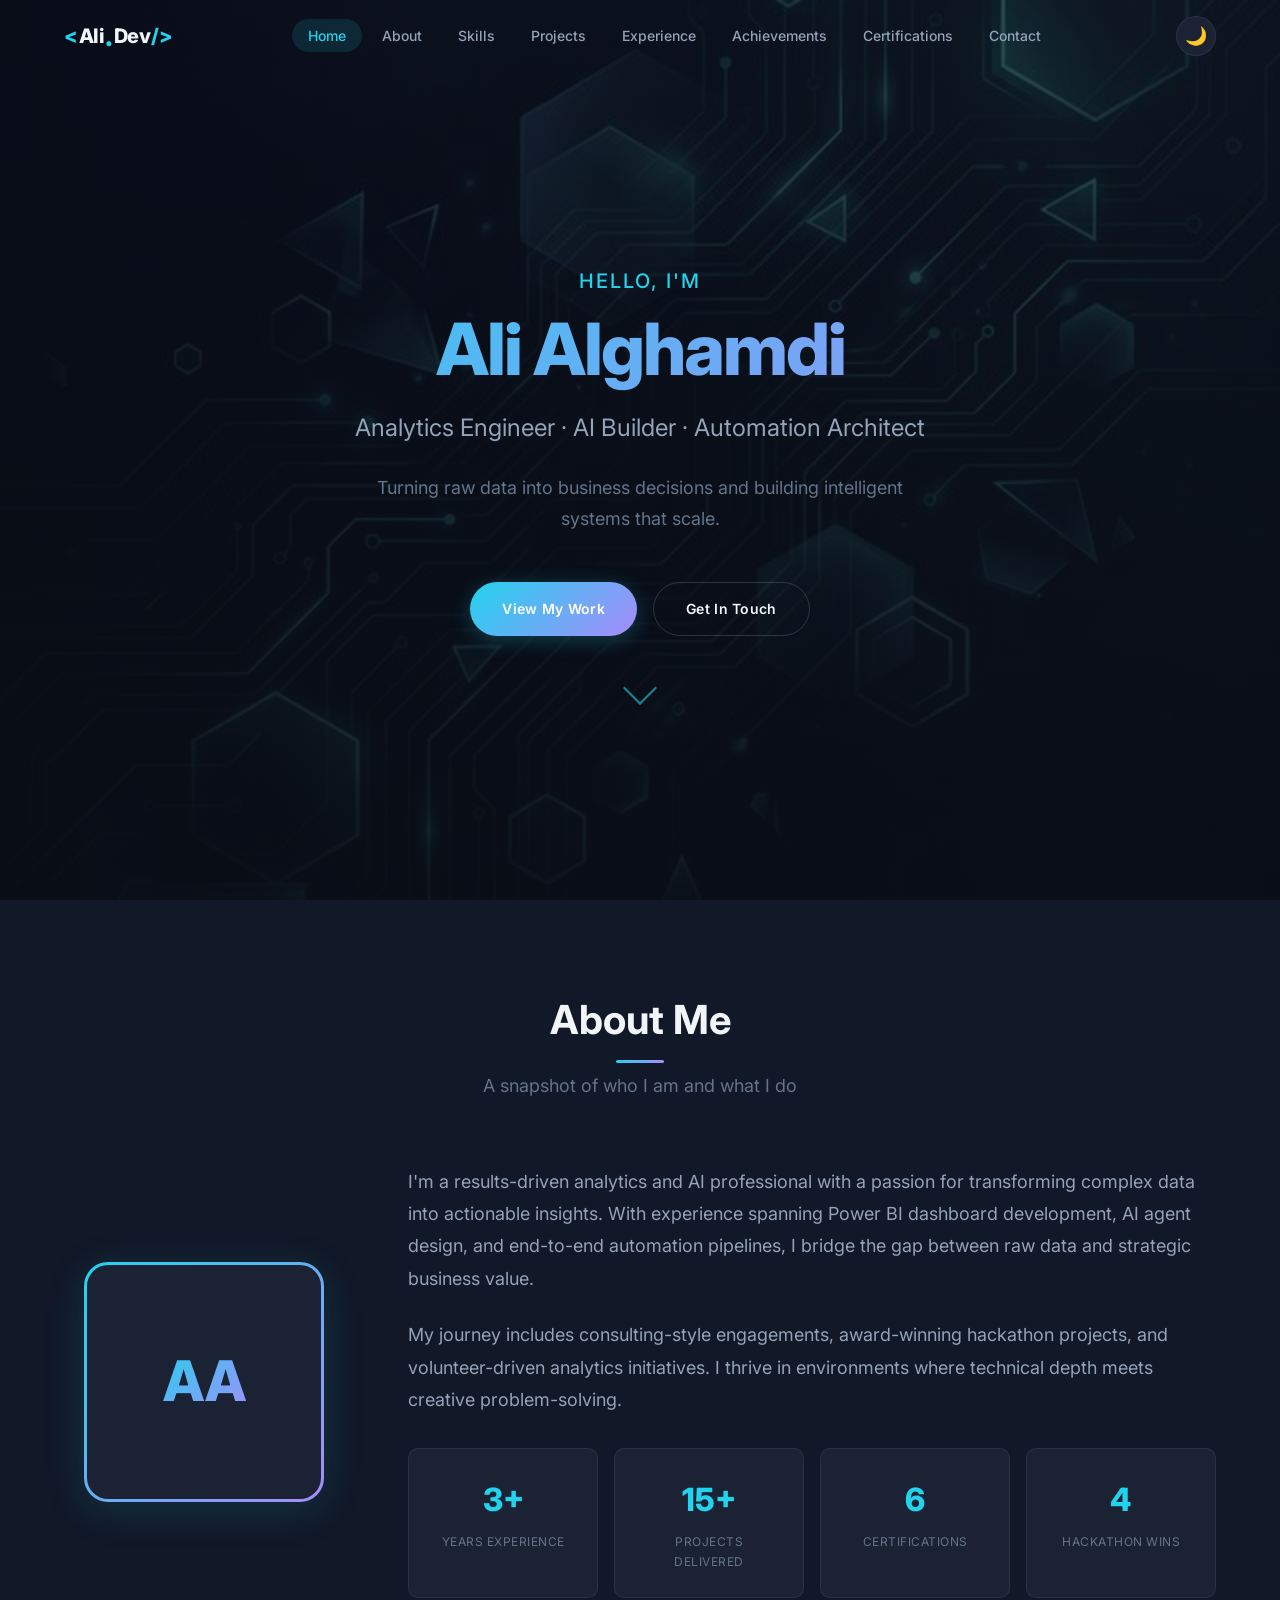
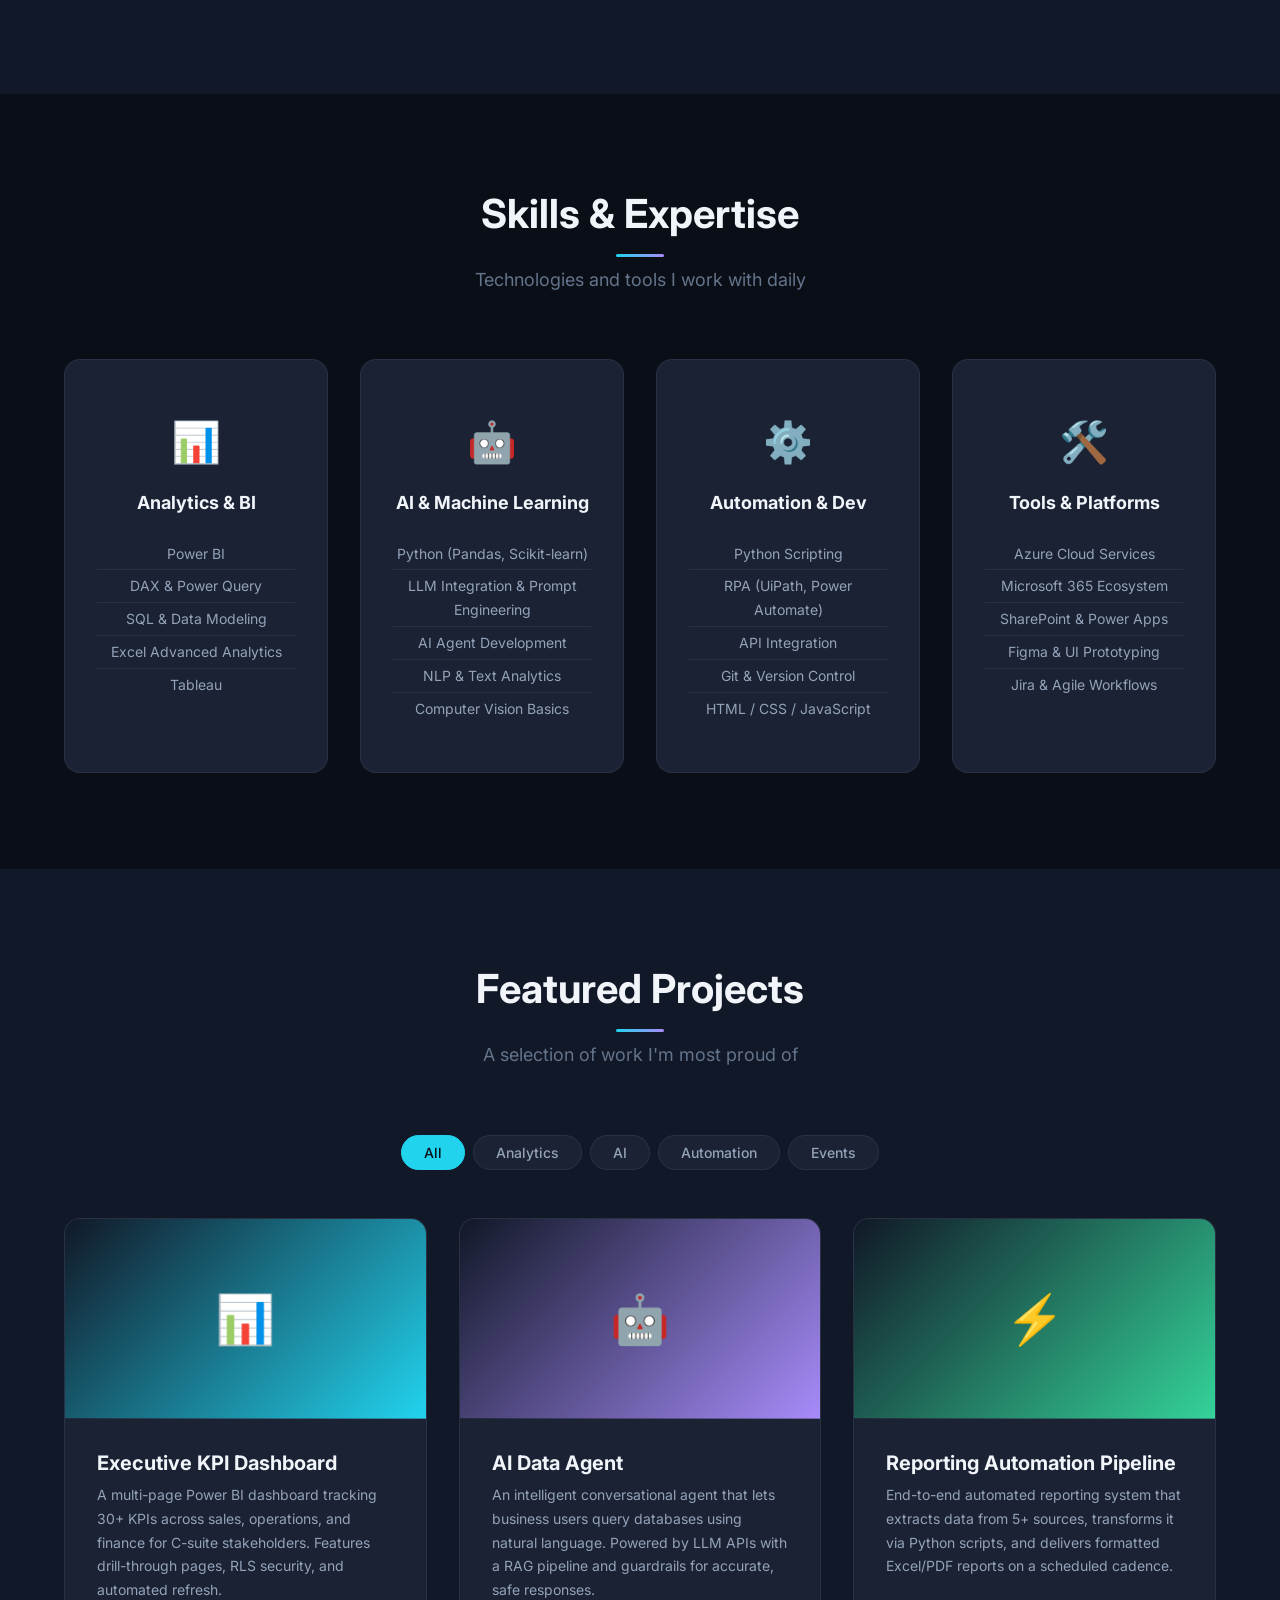
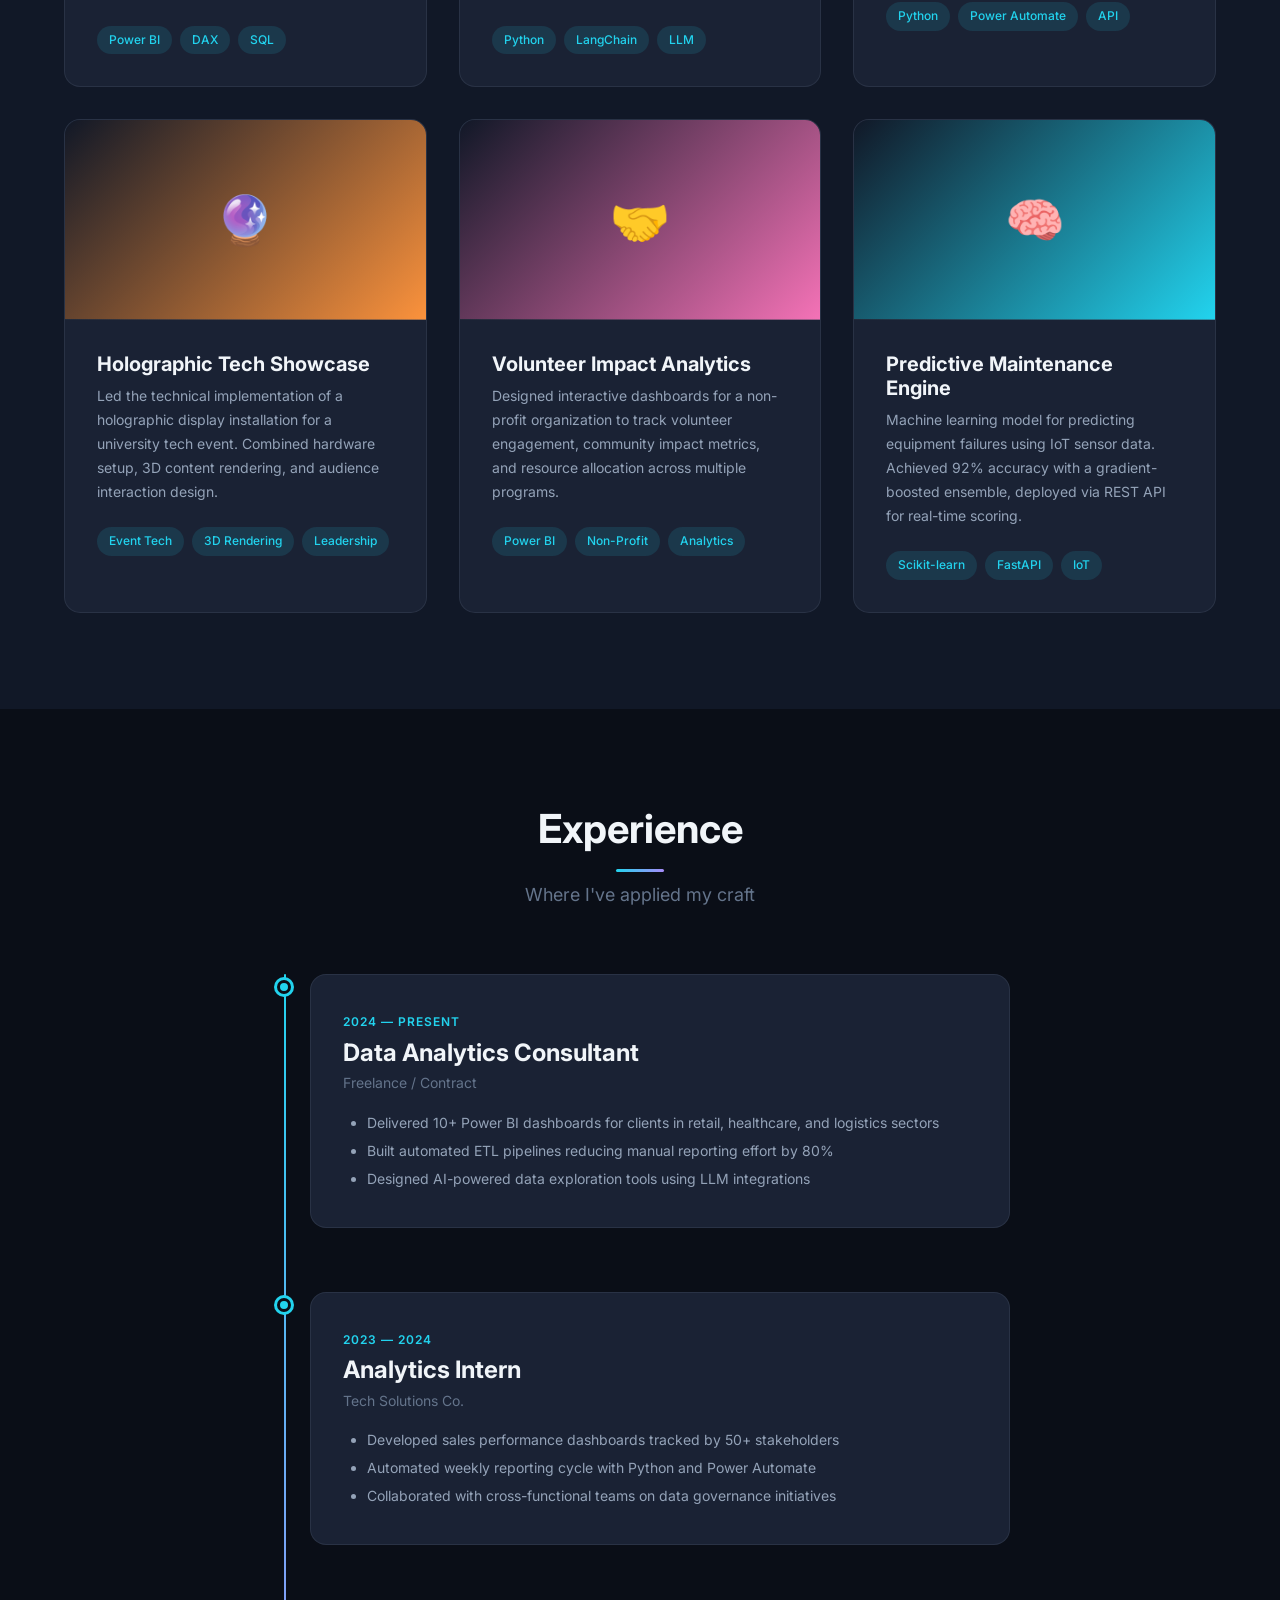
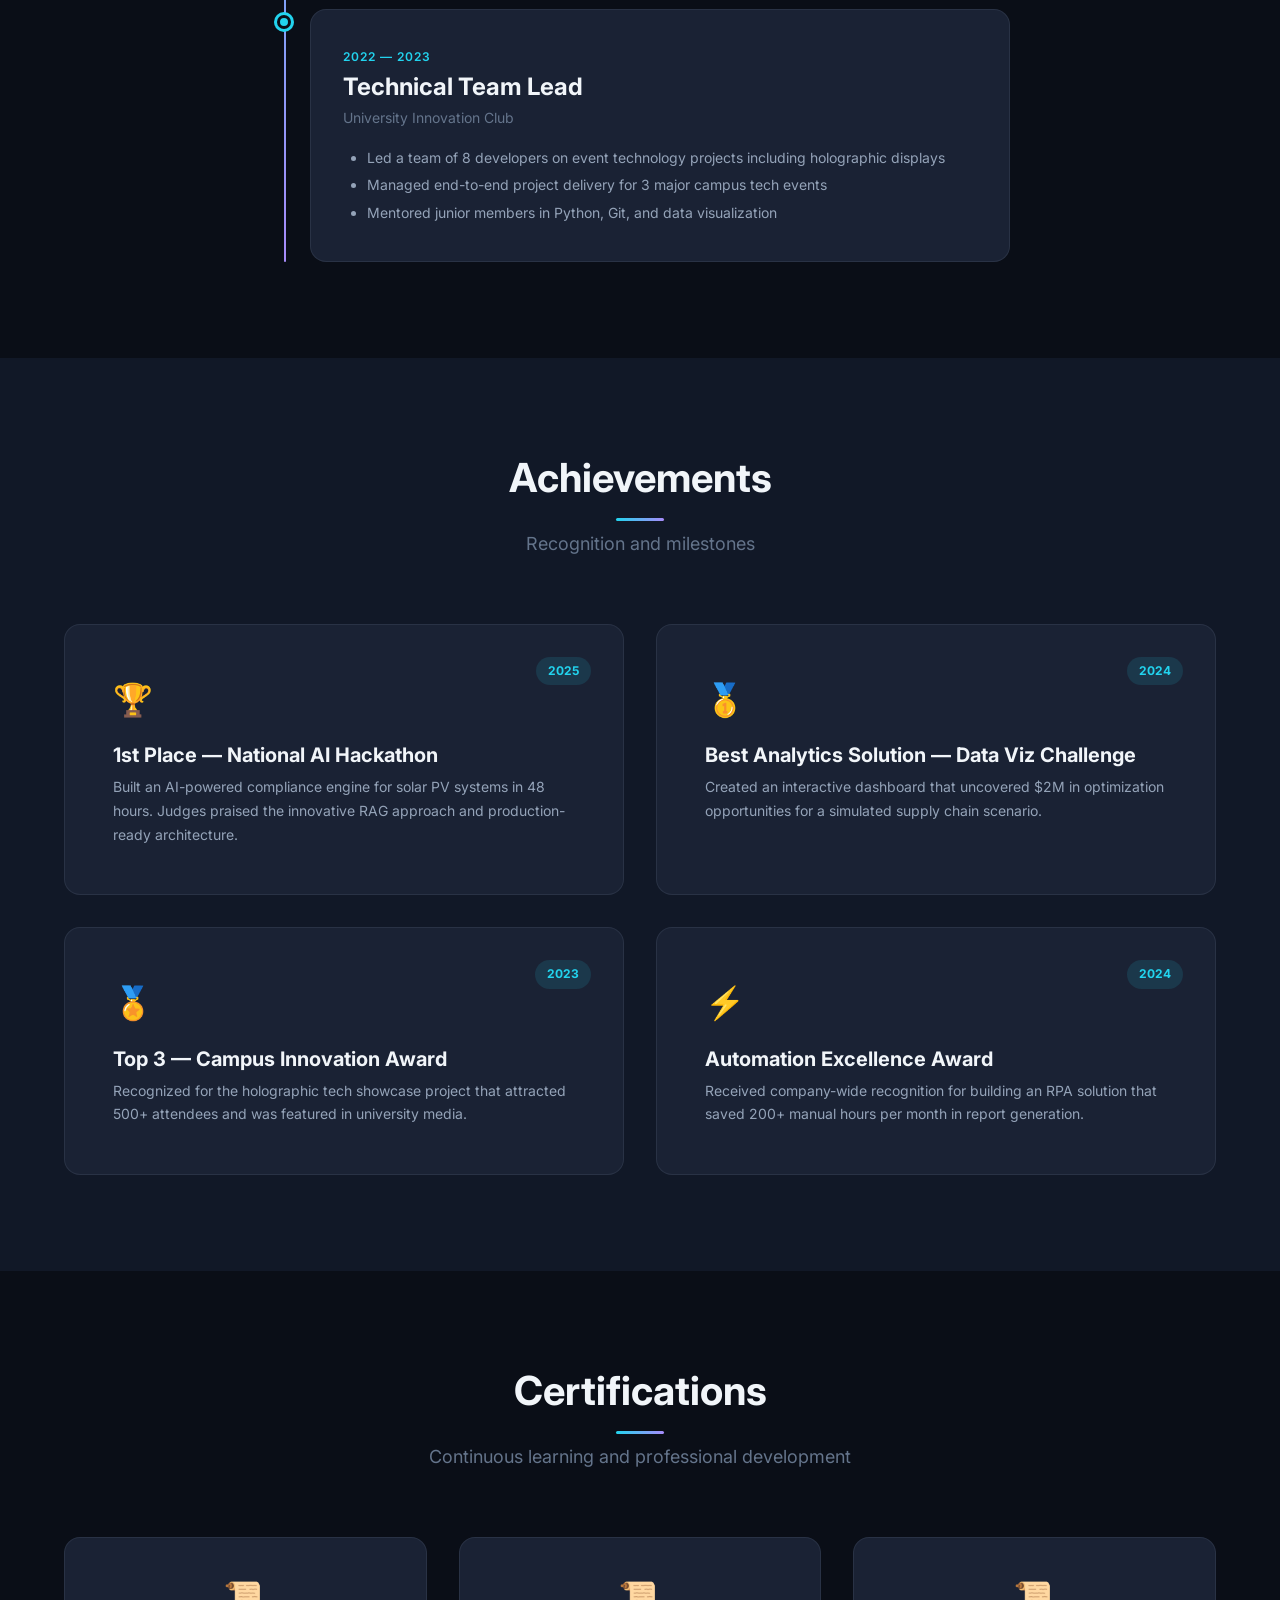
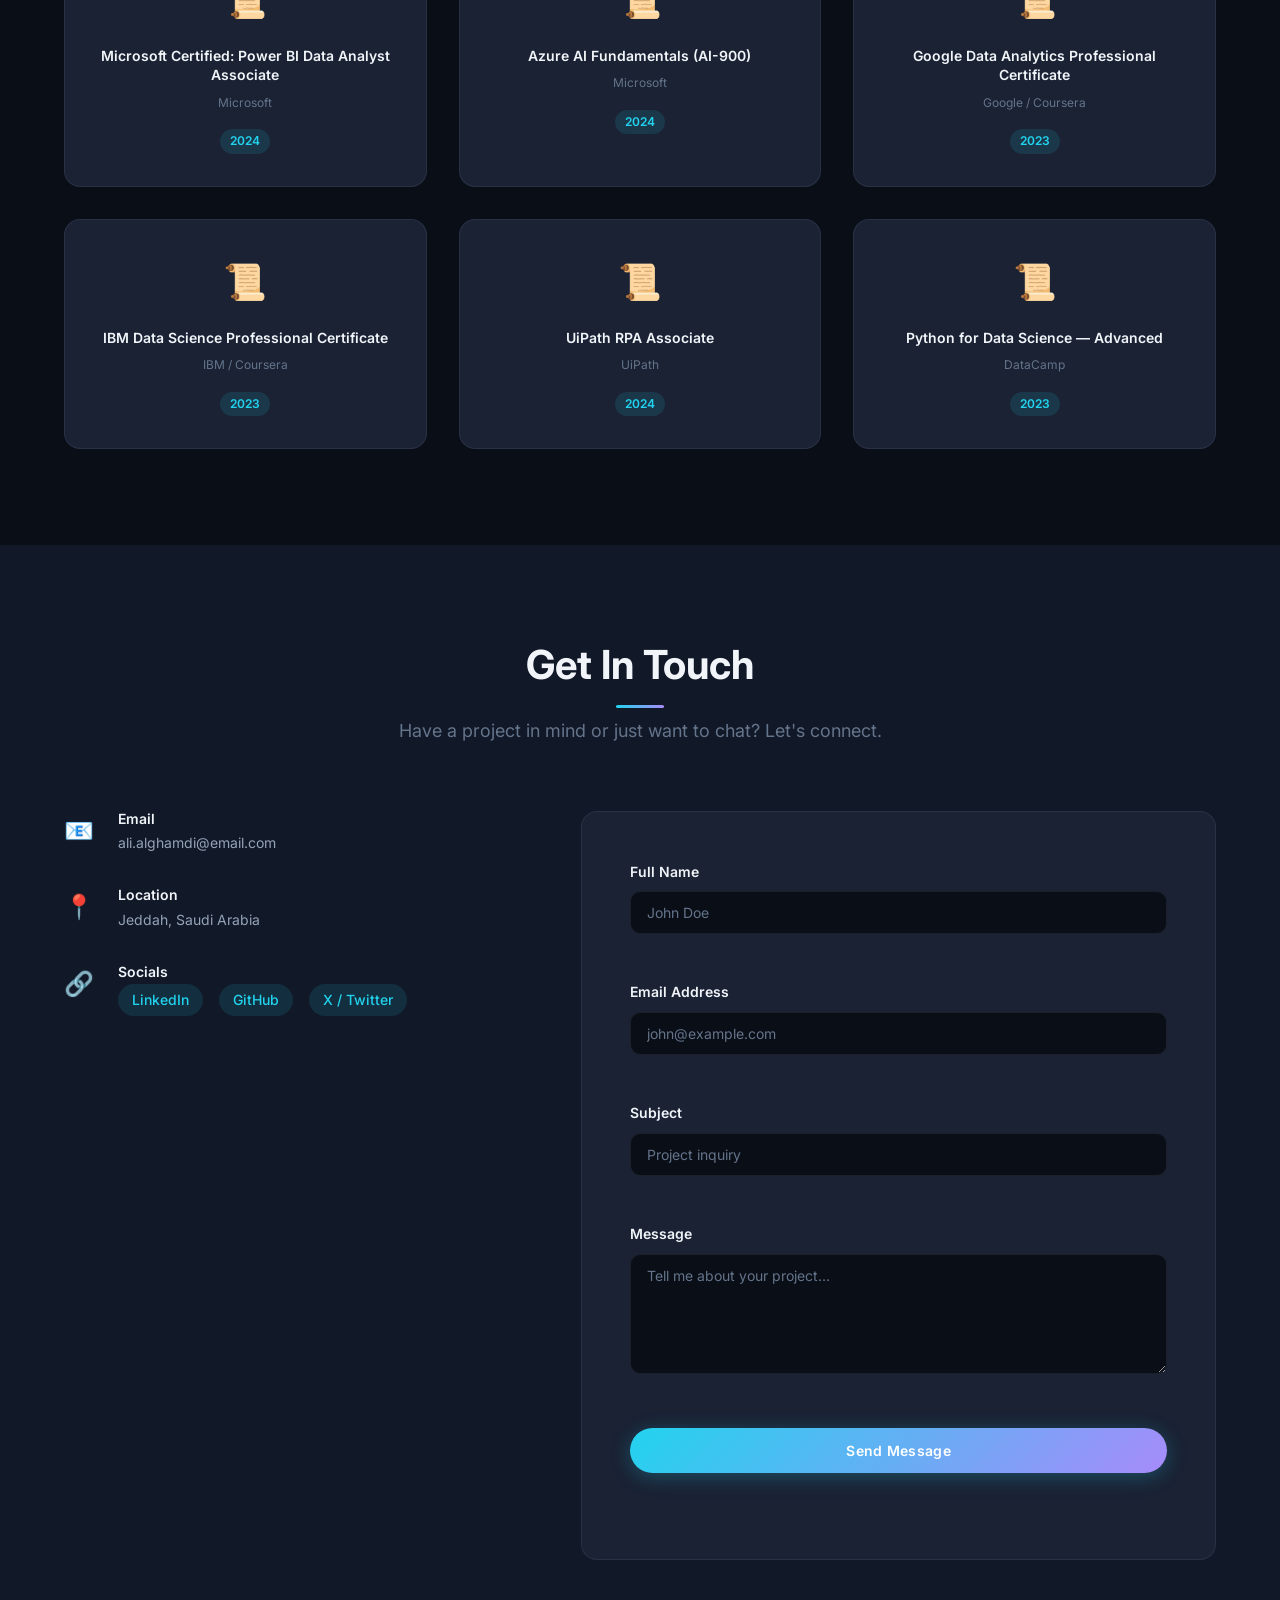
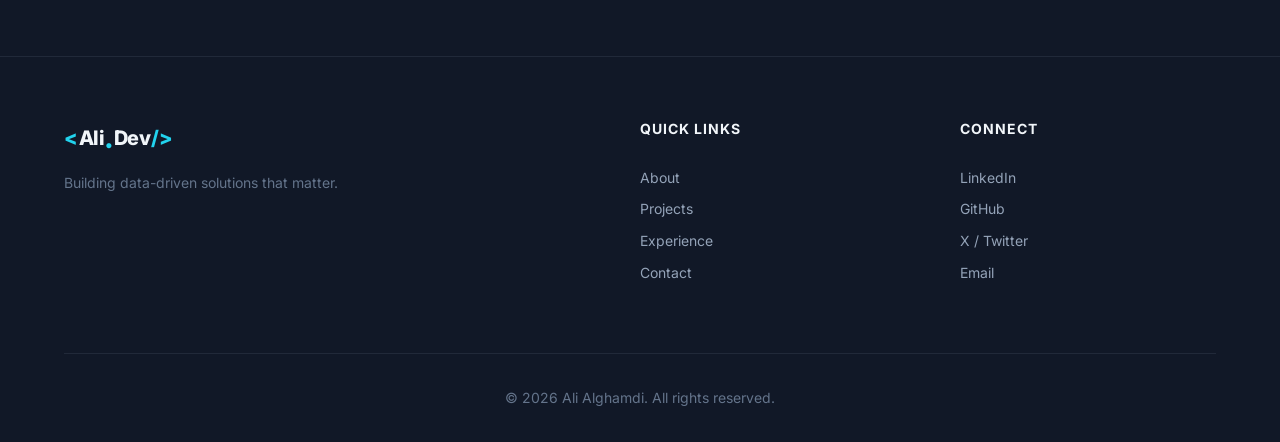
==== index.html @ 1bb6a09f "feat: complete portfolio website with HTML, CSS, JS - Hero, About, Skills, Projects, Experience, Ach" ====
<!DOCTYPE html>
<html lang="en" data-theme="dark">
<head>
  <meta charset="UTF-8" />
  <meta name="viewport" content="width=device-width, initial-scale=1.0" />
  <meta name="description" content="Ali Alghamdi — Analytics, AI & Automation Portfolio. Explore projects in data analytics, AI agents, Power BI dashboards, and technical leadership." />
  <title>Ali Alghamdi — Portfolio</title>

  <!-- Google Fonts — Inter -->
  <link rel="preconnect" href="https://fonts.googleapis.com" />
  <link rel="preconnect" href="https://fonts.gstatic.com" crossorigin />
  <link href="https://fonts.googleapis.com/css2?family=Inter:wght@300;400;500;600;700;800&display=swap" rel="stylesheet" />

  <!-- Stylesheet -->
  <link rel="stylesheet" href="style.css" />
</head>
<body>

  <!-- ═══════════════════════════════════════════
       NAVBAR
  ═══════════════════════════════════════════ -->
  <header class="navbar" id="navbar" role="banner">
    <div class="container navbar__inner">
      <!-- Logo -->
      <a href="#hero" class="navbar__logo" aria-label="Go to top">
        <span class="logo-bracket">&lt;</span>Ali<span class="logo-dot">.</span>Dev<span class="logo-bracket"> /&gt;</span>
      </a>

      <!-- Navigation Links -->
      <nav class="navbar__nav" id="navMenu" role="navigation" aria-label="Primary navigation">
        <ul class="navbar__list">
          <li><a href="#hero" class="navbar__link active" data-nav>Home</a></li>
          <li><a href="#about" class="navbar__link" data-nav>About</a></li>
          <li><a href="#skills" class="navbar__link" data-nav>Skills</a></li>
          <li><a href="#projects" class="navbar__link" data-nav>Projects</a></li>
          <li><a href="#experience" class="navbar__link" data-nav>Experience</a></li>
          <li><a href="#achievements" class="navbar__link" data-nav>Achievements</a></li>
          <li><a href="#certifications" class="navbar__link" data-nav>Certifications</a></li>
          <li><a href="#contact" class="navbar__link" data-nav>Contact</a></li>
        </ul>
      </nav>

      <!-- Right controls -->
      <div class="navbar__controls">
        <!-- Dark / Light toggle -->
        <button class="theme-toggle" id="themeToggle" aria-label="Toggle dark/light mode" type="button">
          <span class="theme-toggle__icon" aria-hidden="true">🌙</span>
        </button>

        <!-- Hamburger -->
        <button class="hamburger" id="hamburger" aria-label="Open navigation menu" aria-expanded="false" type="button">
          <span class="hamburger__line"></span>
          <span class="hamburger__line"></span>
          <span class="hamburger__line"></span>
        </button>
      </div>
    </div>
  </header>

  <main id="mainContent">

    <!-- ═══════════════════════════════════════════
         HERO
    ═══════════════════════════════════════════ -->
    <section class="hero" id="hero" aria-label="Hero introduction">
      <div class="hero__overlay"></div>
      <div class="container hero__content">
        <p class="hero__greeting reveal">Hello, I'm</p>
        <h1 class="hero__name reveal">Ali Alghamdi</h1>
        <p class="hero__title reveal">Analytics Engineer · AI Builder · Automation Architect</p>
        <p class="hero__tagline reveal">Turning raw data into business decisions and building intelligent systems that scale.</p>
        <div class="hero__cta reveal">
          <a href="#projects" class="btn btn--primary">View My Work</a>
          <a href="#contact" class="btn btn--outline">Get In Touch</a>
        </div>
        <!-- Animated scroll indicator -->
        <div class="hero__scroll-indicator" aria-hidden="true">
          <div class="scroll-arrow"></div>
        </div>
      </div>
    </section>

    <!-- ═══════════════════════════════════════════
         ABOUT
    ═══════════════════════════════════════════ -->
    <section class="section about" id="about" aria-label="About me">
      <div class="container">
        <h2 class="section__title reveal">About Me</h2>
        <p class="section__subtitle reveal">A snapshot of who I am and what I do</p>

        <div class="about__grid">
          <div class="about__image-wrapper reveal">
            <div class="about__image-placeholder" aria-label="Profile photo">
              <span class="about__initials">AA</span>
            </div>
          </div>

          <div class="about__text reveal">
            <p>
              I'm a results-driven analytics and AI professional with a passion for transforming complex data into actionable insights. With experience spanning Power BI dashboard development, AI agent design, and end-to-end automation pipelines, I bridge the gap between raw data and strategic business value.
            </p>
            <p>
              My journey includes consulting-style engagements, award-winning hackathon projects, and volunteer-driven analytics initiatives. I thrive in environments where technical depth meets creative problem-solving.
            </p>
            <div class="about__stats">
              <div class="stat-card">
                <span class="stat-card__number">3+</span>
                <span class="stat-card__label">Years Experience</span>
              </div>
              <div class="stat-card">
                <span class="stat-card__number">15+</span>
                <span class="stat-card__label">Projects Delivered</span>
              </div>
              <div class="stat-card">
                <span class="stat-card__number">6</span>
                <span class="stat-card__label">Certifications</span>
              </div>
              <div class="stat-card">
                <span class="stat-card__number">4</span>
                <span class="stat-card__label">Hackathon Wins</span>
              </div>
            </div>
          </div>
        </div>
      </div>
    </section>

    <!-- ═══════════════════════════════════════════
         SKILLS
    ═══════════════════════════════════════════ -->
    <section class="section skills" id="skills" aria-label="Skills">
      <div class="container">
        <h2 class="section__title reveal">Skills & Expertise</h2>
        <p class="section__subtitle reveal">Technologies and tools I work with daily</p>

        <div class="skills__grid">
          <!-- Analytics & BI -->
          <div class="skill-group reveal">
            <div class="skill-group__icon" aria-hidden="true">📊</div>
            <h3 class="skill-group__title">Analytics & BI</h3>
            <ul class="skill-group__list">
              <li>Power BI</li>
              <li>DAX & Power Query</li>
              <li>SQL & Data Modeling</li>
              <li>Excel Advanced Analytics</li>
              <li>Tableau</li>
            </ul>
          </div>

          <!-- AI & Machine Learning -->
          <div class="skill-group reveal">
            <div class="skill-group__icon" aria-hidden="true">🤖</div>
            <h3 class="skill-group__title">AI & Machine Learning</h3>
            <ul class="skill-group__list">
              <li>Python (Pandas, Scikit-learn)</li>
              <li>LLM Integration & Prompt Engineering</li>
              <li>AI Agent Development</li>
              <li>NLP & Text Analytics</li>
              <li>Computer Vision Basics</li>
            </ul>
          </div>

          <!-- Automation & Dev -->
          <div class="skill-group reveal">
            <div class="skill-group__icon" aria-hidden="true">⚙️</div>
            <h3 class="skill-group__title">Automation & Dev</h3>
            <ul class="skill-group__list">
              <li>Python Scripting</li>
              <li>RPA (UiPath, Power Automate)</li>
              <li>API Integration</li>
              <li>Git & Version Control</li>
              <li>HTML / CSS / JavaScript</li>
            </ul>
          </div>

          <!-- Tools & Platforms -->
          <div class="skill-group reveal">
            <div class="skill-group__icon" aria-hidden="true">🛠️</div>
            <h3 class="skill-group__title">Tools & Platforms</h3>
            <ul class="skill-group__list">
              <li>Azure Cloud Services</li>
              <li>Microsoft 365 Ecosystem</li>
              <li>SharePoint & Power Apps</li>
              <li>Figma & UI Prototyping</li>
              <li>Jira & Agile Workflows</li>
            </ul>
          </div>
        </div>
      </div>
    </section>

    <!-- ═══════════════════════════════════════════
         PROJECTS
    ═══════════════════════════════════════════ -->
    <section class="section projects" id="projects" aria-label="Featured projects">
      <div class="container">
        <h2 class="section__title reveal">Featured Projects</h2>
        <p class="section__subtitle reveal">A selection of work I'm most proud of</p>

        <!-- Filter buttons -->
        <div class="projects__filters reveal" role="group" aria-label="Filter projects by category">
          <button class="filter-btn active" data-filter="all">All</button>
          <button class="filter-btn" data-filter="analytics">Analytics</button>
          <button class="filter-btn" data-filter="ai">AI</button>
          <button class="filter-btn" data-filter="automation">Automation</button>
          <button class="filter-btn" data-filter="events">Events</button>
        </div>

        <!-- Project cards grid -->
        <div class="projects__grid">
          <!-- Project 1 -->
          <article class="project-card reveal" data-category="analytics">
            <div class="project-card__image">
              <div class="project-card__placeholder" style="--accent: var(--clr-cyan)">
                <span>📊</span>
              </div>
              <div class="project-card__overlay">
                <a href="#" class="btn btn--small" aria-label="View Executive KPI Dashboard details">Details</a>
              </div>
            </div>
            <div class="project-card__body">
              <h3 class="project-card__title">Executive KPI Dashboard</h3>
              <p class="project-card__desc">A multi-page Power BI dashboard tracking 30+ KPIs across sales, operations, and finance for C-suite stakeholders. Features drill-through pages, RLS security, and automated refresh.</p>
              <div class="project-card__tags">
                <span class="tag">Power BI</span>
                <span class="tag">DAX</span>
                <span class="tag">SQL</span>
              </div>
            </div>
          </article>

          <!-- Project 2 -->
          <article class="project-card reveal" data-category="ai">
            <div class="project-card__image">
              <div class="project-card__placeholder" style="--accent: var(--clr-purple)">
                <span>🤖</span>
              </div>
              <div class="project-card__overlay">
                <a href="#" class="btn btn--small" aria-label="View AI Data Agent details">Details</a>
              </div>
            </div>
            <div class="project-card__body">
              <h3 class="project-card__title">AI Data Agent</h3>
              <p class="project-card__desc">An intelligent conversational agent that lets business users query databases using natural language. Powered by LLM APIs with a RAG pipeline and guardrails for accurate, safe responses.</p>
              <div class="project-card__tags">
                <span class="tag">Python</span>
                <span class="tag">LangChain</span>
                <span class="tag">LLM</span>
              </div>
            </div>
          </article>

          <!-- Project 3 -->
          <article class="project-card reveal" data-category="automation">
            <div class="project-card__image">
              <div class="project-card__placeholder" style="--accent: var(--clr-green)">
                <span>⚡</span>
              </div>
              <div class="project-card__overlay">
                <a href="#" class="btn btn--small" aria-label="View Reporting Automation Pipeline details">Details</a>
              </div>
            </div>
            <div class="project-card__body">
              <h3 class="project-card__title">Reporting Automation Pipeline</h3>
              <p class="project-card__desc">End-to-end automated reporting system that extracts data from 5+ sources, transforms it via Python scripts, and delivers formatted Excel/PDF reports on a scheduled cadence.</p>
              <div class="project-card__tags">
                <span class="tag">Python</span>
                <span class="tag">Power Automate</span>
                <span class="tag">API</span>
              </div>
            </div>
          </article>

          <!-- Project 4 -->
          <article class="project-card reveal" data-category="events">
            <div class="project-card__image">
              <div class="project-card__placeholder" style="--accent: var(--clr-orange)">
                <span>🔮</span>
              </div>
              <div class="project-card__overlay">
                <a href="#" class="btn btn--small" aria-label="View Holographic Tech Showcase details">Details</a>
              </div>
            </div>
            <div class="project-card__body">
              <h3 class="project-card__title">Holographic Tech Showcase</h3>
              <p class="project-card__desc">Led the technical implementation of a holographic display installation for a university tech event. Combined hardware setup, 3D content rendering, and audience interaction design.</p>
              <div class="project-card__tags">
                <span class="tag">Event Tech</span>
                <span class="tag">3D Rendering</span>
                <span class="tag">Leadership</span>
              </div>
            </div>
          </article>

          <!-- Project 5 -->
          <article class="project-card reveal" data-category="analytics">
            <div class="project-card__image">
              <div class="project-card__placeholder" style="--accent: var(--clr-pink)">
                <span>🤝</span>
              </div>
              <div class="project-card__overlay">
                <a href="#" class="btn btn--small" aria-label="View Volunteer Impact Analytics details">Details</a>
              </div>
            </div>
            <div class="project-card__body">
              <h3 class="project-card__title">Volunteer Impact Analytics</h3>
              <p class="project-card__desc">Designed interactive dashboards for a non-profit organization to track volunteer engagement, community impact metrics, and resource allocation across multiple programs.</p>
              <div class="project-card__tags">
                <span class="tag">Power BI</span>
                <span class="tag">Non-Profit</span>
                <span class="tag">Analytics</span>
              </div>
            </div>
          </article>

          <!-- Project 6 -->
          <article class="project-card reveal" data-category="ai">
            <div class="project-card__image">
              <div class="project-card__placeholder" style="--accent: var(--clr-cyan)">
                <span>🧠</span>
              </div>
              <div class="project-card__overlay">
                <a href="#" class="btn btn--small" aria-label="View Predictive Maintenance Engine details">Details</a>
              </div>
            </div>
            <div class="project-card__body">
              <h3 class="project-card__title">Predictive Maintenance Engine</h3>
              <p class="project-card__desc">Machine learning model for predicting equipment failures using IoT sensor data. Achieved 92% accuracy with a gradient-boosted ensemble, deployed via REST API for real-time scoring.</p>
              <div class="project-card__tags">
                <span class="tag">Scikit-learn</span>
                <span class="tag">FastAPI</span>
                <span class="tag">IoT</span>
              </div>
            </div>
          </article>
        </div>
      </div>
    </section>

    <!-- ═══════════════════════════════════════════
         EXPERIENCE
    ═══════════════════════════════════════════ -->
    <section class="section experience" id="experience" aria-label="Professional experience">
      <div class="container">
        <h2 class="section__title reveal">Experience</h2>
        <p class="section__subtitle reveal">Where I've applied my craft</p>

        <div class="timeline">
          <!-- Experience 1 -->
          <div class="timeline__item reveal">
            <div class="timeline__marker" aria-hidden="true"></div>
            <div class="timeline__content">
              <span class="timeline__date">2024 — Present</span>
              <h3 class="timeline__role">Data Analytics Consultant</h3>
              <p class="timeline__company">Freelance / Contract</p>
              <ul class="timeline__details">
                <li>Delivered 10+ Power BI dashboards for clients in retail, healthcare, and logistics sectors</li>
                <li>Built automated ETL pipelines reducing manual reporting effort by 80%</li>
                <li>Designed AI-powered data exploration tools using LLM integrations</li>
              </ul>
            </div>
          </div>

          <!-- Experience 2 -->
          <div class="timeline__item reveal">
            <div class="timeline__marker" aria-hidden="true"></div>
            <div class="timeline__content">
              <span class="timeline__date">2023 — 2024</span>
              <h3 class="timeline__role">Analytics Intern</h3>
              <p class="timeline__company">Tech Solutions Co.</p>
              <ul class="timeline__details">
                <li>Developed sales performance dashboards tracked by 50+ stakeholders</li>
                <li>Automated weekly reporting cycle with Python and Power Automate</li>
                <li>Collaborated with cross-functional teams on data governance initiatives</li>
              </ul>
            </div>
          </div>

          <!-- Experience 3 -->
          <div class="timeline__item reveal">
            <div class="timeline__marker" aria-hidden="true"></div>
            <div class="timeline__content">
              <span class="timeline__date">2022 — 2023</span>
              <h3 class="timeline__role">Technical Team Lead</h3>
              <p class="timeline__company">University Innovation Club</p>
              <ul class="timeline__details">
                <li>Led a team of 8 developers on event technology projects including holographic displays</li>
                <li>Managed end-to-end project delivery for 3 major campus tech events</li>
                <li>Mentored junior members in Python, Git, and data visualization</li>
              </ul>
            </div>
          </div>
        </div>
      </div>
    </section>

    <!-- ═══════════════════════════════════════════
         ACHIEVEMENTS
    ═══════════════════════════════════════════ -->
    <section class="section achievements" id="achievements" aria-label="Achievements and awards">
      <div class="container">
        <h2 class="section__title reveal">Achievements</h2>
        <p class="section__subtitle reveal">Recognition and milestones</p>

        <div class="achievements__grid">
          <div class="achievement-card reveal">
            <div class="achievement-card__icon" aria-hidden="true">🏆</div>
            <h3 class="achievement-card__title">1st Place — National AI Hackathon</h3>
            <p class="achievement-card__desc">Built an AI-powered compliance engine for solar PV systems in 48 hours. Judges praised the innovative RAG approach and production-ready architecture.</p>
            <span class="achievement-card__year">2025</span>
          </div>

          <div class="achievement-card reveal">
            <div class="achievement-card__icon" aria-hidden="true">🥇</div>
            <h3 class="achievement-card__title">Best Analytics Solution — Data Viz Challenge</h3>
            <p class="achievement-card__desc">Created an interactive dashboard that uncovered $2M in optimization opportunities for a simulated supply chain scenario.</p>
            <span class="achievement-card__year">2024</span>
          </div>

          <div class="achievement-card reveal">
            <div class="achievement-card__icon" aria-hidden="true">🏅</div>
            <h3 class="achievement-card__title">Top 3 — Campus Innovation Award</h3>
            <p class="achievement-card__desc">Recognized for the holographic tech showcase project that attracted 500+ attendees and was featured in university media.</p>
            <span class="achievement-card__year">2023</span>
          </div>

          <div class="achievement-card reveal">
            <div class="achievement-card__icon" aria-hidden="true">⚡</div>
            <h3 class="achievement-card__title">Automation Excellence Award</h3>
            <p class="achievement-card__desc">Received company-wide recognition for building an RPA solution that saved 200+ manual hours per month in report generation.</p>
            <span class="achievement-card__year">2024</span>
          </div>
        </div>
      </div>
    </section>

    <!-- ═══════════════════════════════════════════
         CERTIFICATIONS
    ═══════════════════════════════════════════ -->
    <section class="section certifications" id="certifications" aria-label="Certifications">
      <div class="container">
        <h2 class="section__title reveal">Certifications</h2>
        <p class="section__subtitle reveal">Continuous learning and professional development</p>

        <div class="certifications__grid">
          <div class="cert-card reveal">
            <div class="cert-card__badge" aria-hidden="true">📜</div>
            <h3 class="cert-card__title">Microsoft Certified: Power BI Data Analyst Associate</h3>
            <p class="cert-card__issuer">Microsoft</p>
            <span class="cert-card__date">2024</span>
          </div>

          <div class="cert-card reveal">
            <div class="cert-card__badge" aria-hidden="true">📜</div>
            <h3 class="cert-card__title">Azure AI Fundamentals (AI-900)</h3>
            <p class="cert-card__issuer">Microsoft</p>
            <span class="cert-card__date">2024</span>
          </div>

          <div class="cert-card reveal">
            <div class="cert-card__badge" aria-hidden="true">📜</div>
            <h3 class="cert-card__title">Google Data Analytics Professional Certificate</h3>
            <p class="cert-card__issuer">Google / Coursera</p>
            <span class="cert-card__date">2023</span>
          </div>

          <div class="cert-card reveal">
            <div class="cert-card__badge" aria-hidden="true">📜</div>
            <h3 class="cert-card__title">IBM Data Science Professional Certificate</h3>
            <p class="cert-card__issuer">IBM / Coursera</p>
            <span class="cert-card__date">2023</span>
          </div>

          <div class="cert-card reveal">
            <div class="cert-card__badge" aria-hidden="true">📜</div>
            <h3 class="cert-card__title">UiPath RPA Associate</h3>
            <p class="cert-card__issuer">UiPath</p>
            <span class="cert-card__date">2024</span>
          </div>

          <div class="cert-card reveal">
            <div class="cert-card__badge" aria-hidden="true">📜</div>
            <h3 class="cert-card__title">Python for Data Science — Advanced</h3>
            <p class="cert-card__issuer">DataCamp</p>
            <span class="cert-card__date">2023</span>
          </div>
        </div>
      </div>
    </section>

    <!-- ═══════════════════════════════════════════
         CONTACT
    ═══════════════════════════════════════════ -->
    <section class="section contact" id="contact" aria-label="Contact form">
      <div class="container">
        <h2 class="section__title reveal">Get In Touch</h2>
        <p class="section__subtitle reveal">Have a project in mind or just want to chat? Let's connect.</p>

        <div class="contact__grid">
          <!-- Contact Info -->
          <div class="contact__info reveal">
            <div class="contact__info-item">
              <span class="contact__info-icon" aria-hidden="true">📧</span>
              <div>
                <h3>Email</h3>
                <p>ali.alghamdi@email.com</p>
              </div>
            </div>
            <div class="contact__info-item">
              <span class="contact__info-icon" aria-hidden="true">📍</span>
              <div>
                <h3>Location</h3>
                <p>Jeddah, Saudi Arabia</p>
              </div>
            </div>
            <div class="contact__info-item">
              <span class="contact__info-icon" aria-hidden="true">🔗</span>
              <div>
                <h3>Socials</h3>
                <div class="contact__socials">
                  <a href="#" class="social-link" aria-label="LinkedIn profile" target="_blank" rel="noopener">LinkedIn</a>
                  <a href="#" class="social-link" aria-label="GitHub profile" target="_blank" rel="noopener">GitHub</a>
                  <a href="#" class="social-link" aria-label="Twitter / X profile" target="_blank" rel="noopener">X / Twitter</a>
                </div>
              </div>
            </div>
          </div>

          <!-- Contact Form -->
          <form class="contact__form reveal" id="contactForm" novalidate>
            <div class="form-group">
              <label for="formName" class="form-label">Full Name</label>
              <input type="text" id="formName" class="form-input" placeholder="John Doe" autocomplete="name" required />
              <span class="form-error" id="nameError" aria-live="polite"></span>
            </div>

            <div class="form-group">
              <label for="formEmail" class="form-label">Email Address</label>
              <input type="email" id="formEmail" class="form-input" placeholder="john@example.com" autocomplete="email" required />
              <span class="form-error" id="emailError" aria-live="polite"></span>
            </div>

            <div class="form-group">
              <label for="formSubject" class="form-label">Subject</label>
              <input type="text" id="formSubject" class="form-input" placeholder="Project inquiry" required />
              <span class="form-error" id="subjectError" aria-live="polite"></span>
            </div>

            <div class="form-group">
              <label for="formMessage" class="form-label">Message</label>
              <textarea id="formMessage" class="form-input form-textarea" rows="5" placeholder="Tell me about your project..." required></textarea>
              <span class="form-error" id="messageError" aria-live="polite"></span>
            </div>

            <button type="submit" class="btn btn--primary btn--full" id="submitBtn">
              Send Message
            </button>
            <p class="form-success" id="formSuccess" aria-live="polite"></p>
          </form>
        </div>
      </div>
    </section>

  </main>

  <!-- ═══════════════════════════════════════════
       FOOTER
  ═══════════════════════════════════════════ -->
  <footer class="footer" role="contentinfo">
    <div class="container footer__inner">
      <div class="footer__top">
        <div class="footer__brand">
          <a href="#hero" class="navbar__logo" aria-label="Go to top">
            <span class="logo-bracket">&lt;</span>Ali<span class="logo-dot">.</span>Dev<span class="logo-bracket"> /&gt;</span>
          </a>
          <p class="footer__tagline">Building data-driven solutions that matter.</p>
        </div>

        <div class="footer__links">
          <h4>Quick Links</h4>
          <ul>
            <li><a href="#about">About</a></li>
            <li><a href="#projects">Projects</a></li>
            <li><a href="#experience">Experience</a></li>
            <li><a href="#contact">Contact</a></li>
          </ul>
        </div>

        <div class="footer__links">
          <h4>Connect</h4>
          <ul>
            <li><a href="#" target="_blank" rel="noopener">LinkedIn</a></li>
            <li><a href="#" target="_blank" rel="noopener">GitHub</a></li>
            <li><a href="#" target="_blank" rel="noopener">X / Twitter</a></li>
            <li><a href="mailto:ali.alghamdi@email.com">Email</a></li>
          </ul>
        </div>
      </div>

      <div class="footer__bottom">
        <p>&copy; 2026 Ali Alghamdi. All rights reserved.</p>
      </div>
    </div>
  </footer>

  <!-- JavaScript -->
  <script src="script.js"></script>
</body>
</html>
---- style.css ----
/* ═══════════════════════════════════════════════════════════════
   STYLE.CSS — Personal Portfolio Stylesheet
   Table of Contents:
   1. CSS Custom Properties (Light + Dark)
   2. Reset & Base
   3. Utility Classes
   4. Typography
   5. Navbar
   6. Hero
   7. Sections (shared)
   8. About
   9. Skills
   10. Projects
   11. Experience (Timeline)
   12. Achievements
   13. Certifications
   14. Contact
   15. Footer
   16. Animations & Reveal
   17. Responsive Breakpoints
   ═══════════════════════════════════════════════════════════════ */

/* ─────────────────────────────────────────
   1. CSS CUSTOM PROPERTIES
   ───────────────────────────────────────── */
:root {
  /* ── Spacing scale ── */
  --sp-xs: 0.25rem;
  --sp-sm: 0.5rem;
  --sp-md: 1rem;
  --sp-lg: 1.5rem;
  --sp-xl: 2rem;
  --sp-2xl: 3rem;
  --sp-3xl: 4rem;
  --sp-4xl: 6rem;

  /* ── Border Radius ── */
  --radius-sm: 6px;
  --radius-md: 10px;
  --radius-lg: 16px;
  --radius-xl: 24px;
  --radius-full: 9999px;

  /* ── Typography ── */
  --ff-primary: 'Inter', -apple-system, BlinkMacSystemFont, 'Segoe UI', sans-serif;
  --fs-xs: 0.75rem;
  --fs-sm: 0.875rem;
  --fs-base: 1rem;
  --fs-md: 1.125rem;
  --fs-lg: 1.25rem;
  --fs-xl: 1.5rem;
  --fs-2xl: 2rem;
  --fs-3xl: 2.5rem;
  --fs-4xl: 3.5rem;
  --fs-5xl: 4.5rem;

  /* ── Transitions ── */
  --transition-fast: 0.2s ease;
  --transition-base: 0.35s ease;
  --transition-slow: 0.6s ease;

  /* ── Z-index layers ── */
  --z-navbar: 1000;
  --z-overlay: 500;

  /* ── Accent colors (shared across themes) ── */
  --clr-cyan: #22d3ee;
  --clr-purple: #a78bfa;
  --clr-green: #34d399;
  --clr-orange: #fb923c;
  --clr-pink: #f472b6;

  /* ── Container ── */
  --container-max: 1200px;
}

/* ── DARK THEME (default) ── */
[data-theme="dark"] {
  --clr-bg-primary: #0a0e17;
  --clr-bg-secondary: #111827;
  --clr-bg-card: #1a2234;
  --clr-bg-card-hover: #1f2a40;
  --clr-bg-nav: rgba(10, 14, 23, 0.85);

  --clr-text-primary: #f1f5f9;
  --clr-text-secondary: #94a3b8;
  --clr-text-muted: #64748b;

  --clr-accent: #22d3ee;
  --clr-accent-soft: rgba(34, 211, 238, 0.12);
  --clr-accent-hover: #06b6d4;

  --clr-border: rgba(148, 163, 184, 0.12);
  --clr-border-hover: rgba(148, 163, 184, 0.25);

  --clr-gradient-start: #22d3ee;
  --clr-gradient-end: #a78bfa;

  --shadow-card: 0 4px 24px rgba(0, 0, 0, 0.3);
  --shadow-card-hover: 0 12px 40px rgba(0, 0, 0, 0.45);
  --shadow-nav: 0 2px 20px rgba(0, 0, 0, 0.4);
}

/* ── LIGHT THEME ── */
[data-theme="light"] {
  --clr-bg-primary: #f8fafc;
  --clr-bg-secondary: #ffffff;
  --clr-bg-card: #ffffff;
  --clr-bg-card-hover: #f1f5f9;
  --clr-bg-nav: rgba(248, 250, 252, 0.9);

  --clr-text-primary: #0f172a;
  --clr-text-secondary: #475569;
  --clr-text-muted: #94a3b8;

  --clr-accent: #0891b2;
  --clr-accent-soft: rgba(8, 145, 178, 0.08);
  --clr-accent-hover: #0e7490;

  --clr-border: rgba(15, 23, 42, 0.08);
  --clr-border-hover: rgba(15, 23, 42, 0.15);

  --clr-gradient-start: #0891b2;
  --clr-gradient-end: #7c3aed;

  --shadow-card: 0 4px 20px rgba(0, 0, 0, 0.06);
  --shadow-card-hover: 0 12px 36px rgba(0, 0, 0, 0.1);
  --shadow-nav: 0 2px 16px rgba(0, 0, 0, 0.06);
}

/* ─────────────────────────────────────────
   2. RESET & BASE
   ───────────────────────────────────────── */
*, *::before, *::after {
  box-sizing: border-box;
  margin: 0;
  padding: 0;
}

html {
  scroll-behavior: smooth;
  scroll-padding-top: 80px;
}

body {
  font-family: var(--ff-primary);
  font-size: var(--fs-base);
  line-height: 1.7;
  color: var(--clr-text-primary);
  background-color: var(--clr-bg-primary);
  -webkit-font-smoothing: antialiased;
  -moz-osx-font-smoothing: grayscale;
  overflow-x: hidden;
  transition: background-color var(--transition-base), color var(--transition-base);
}

a {
  color: var(--clr-accent);
  text-decoration: none;
  transition: color var(--transition-fast);
}
a:hover { color: var(--clr-accent-hover); }
a:focus-visible {
  outline: 2px solid var(--clr-accent);
  outline-offset: 3px;
  border-radius: var(--radius-sm);
}

ul { list-style: none; }

img {
  max-width: 100%;
  display: block;
}

button {
  font-family: inherit;
  cursor: pointer;
  border: none;
  background: none;
}
button:focus-visible {
  outline: 2px solid var(--clr-accent);
  outline-offset: 3px;
  border-radius: var(--radius-sm);
}

/* ─────────────────────────────────────────
   3. UTILITY CLASSES
   ───────────────────────────────────────── */
.container {
  width: 100%;
  max-width: var(--container-max);
  margin: 0 auto;
  padding: 0 var(--sp-lg);
}

.text-center { text-align: center; }
.text-accent { color: var(--clr-accent); }
.mt-sm { margin-top: var(--sp-sm); }
.mt-md { margin-top: var(--sp-md); }
.mt-lg { margin-top: var(--sp-lg); }
.mt-xl { margin-top: var(--sp-xl); }

/* ─────────────────────────────────────────
   4. TYPOGRAPHY
   ───────────────────────────────────────── */
h1, h2, h3, h4 {
  line-height: 1.2;
  font-weight: 700;
  color: var(--clr-text-primary);
}

/* ─────────────────────────────────────────
   5. NAVBAR
   ───────────────────────────────────────── */
.navbar {
  position: fixed;
  top: 0;
  left: 0;
  width: 100%;
  z-index: var(--z-navbar);
  padding: var(--sp-md) 0;
  background: transparent;
  transition: background var(--transition-base), box-shadow var(--transition-base), padding var(--transition-base);
}

.navbar.scrolled {
  background: var(--clr-bg-nav);
  backdrop-filter: blur(16px);
  -webkit-backdrop-filter: blur(16px);
  box-shadow: var(--shadow-nav);
  padding: var(--sp-sm) 0;
}

.navbar__inner {
  display: flex;
  align-items: center;
  justify-content: space-between;
}

/* Logo */
.navbar__logo {
  font-size: var(--fs-lg);
  font-weight: 800;
  color: var(--clr-text-primary);
  letter-spacing: -0.5px;
  display: flex;
  align-items: center;
  gap: 1px;
}
.navbar__logo:hover { color: var(--clr-text-primary); }
.logo-bracket { color: var(--clr-accent); }
.logo-dot {
  color: var(--clr-accent);
  font-size: 1.4em;
  line-height: 0;
}

/* Nav links */
.navbar__list {
  display: flex;
  gap: var(--sp-xs);
}

.navbar__link {
  color: var(--clr-text-secondary);
  font-size: var(--fs-sm);
  font-weight: 500;
  padding: var(--sp-sm) var(--sp-md);
  border-radius: var(--radius-full);
  transition: color var(--transition-fast), background var(--transition-fast);
  position: relative;
}
.navbar__link:hover,
.navbar__link.active {
  color: var(--clr-accent);
  background: var(--clr-accent-soft);
}

/* Controls */
.navbar__controls {
  display: flex;
  align-items: center;
  gap: var(--sp-sm);
}

/* Theme toggle */
.theme-toggle {
  width: 40px;
  height: 40px;
  display: flex;
  align-items: center;
  justify-content: center;
  border-radius: var(--radius-full);
  background: var(--clr-bg-card);
  border: 1px solid var(--clr-border);
  transition: background var(--transition-fast), border-color var(--transition-fast);
}
.theme-toggle:hover {
  background: var(--clr-bg-card-hover);
  border-color: var(--clr-border-hover);
}
.theme-toggle__icon {
  font-size: var(--fs-md);
  line-height: 1;
}

/* Hamburger */
.hamburger {
  display: none;
  flex-direction: column;
  justify-content: center;
  gap: 5px;
  width: 40px;
  height: 40px;
  padding: 8px;
  border-radius: var(--radius-md);
  background: var(--clr-bg-card);
  border: 1px solid var(--clr-border);
  transition: background var(--transition-fast);
}
.hamburger:hover { background: var(--clr-bg-card-hover); }

.hamburger__line {
  display: block;
  width: 100%;
  height: 2px;
  background: var(--clr-text-primary);
  border-radius: 2px;
  transition: transform var(--transition-base), opacity var(--transition-base);
}

/* hamburger open state */
.hamburger.open .hamburger__line:nth-child(1) {
  transform: translateY(7px) rotate(45deg);
}
.hamburger.open .hamburger__line:nth-child(2) {
  opacity: 0;
}
.hamburger.open .hamburger__line:nth-child(3) {
  transform: translateY(-7px) rotate(-45deg);
}

/* ─────────────────────────────────────────
   6. HERO
   ───────────────────────────────────────── */
.hero {
  position: relative;
  min-height: 100vh;
  display: flex;
  align-items: center;
  justify-content: center;
  background: var(--clr-bg-primary) url('assets/hero-bg.png') center/cover no-repeat;
  overflow: hidden;
}

.hero__overlay {
  position: absolute;
  inset: 0;
  background: linear-gradient(
    180deg,
    rgba(10, 14, 23, 0.7) 0%,
    rgba(10, 14, 23, 0.9) 100%
  );
}
[data-theme="light"] .hero__overlay {
  background: linear-gradient(
    180deg,
    rgba(248, 250, 252, 0.75) 0%,
    rgba(248, 250, 252, 0.95) 100%
  );
}

.hero__content {
  position: relative;
  z-index: 1;
  text-align: center;
  padding: var(--sp-4xl) 0;
}

.hero__greeting {
  font-size: var(--fs-lg);
  color: var(--clr-accent);
  font-weight: 500;
  letter-spacing: 2px;
  text-transform: uppercase;
  margin-bottom: var(--sp-sm);
}

.hero__name {
  font-size: var(--fs-5xl);
  font-weight: 800;
  letter-spacing: -2px;
  background: linear-gradient(135deg, var(--clr-gradient-start), var(--clr-gradient-end));
  -webkit-background-clip: text;
  -webkit-text-fill-color: transparent;
  background-clip: text;
  margin-bottom: var(--sp-md);
}

.hero__title {
  font-size: var(--fs-xl);
  color: var(--clr-text-secondary);
  font-weight: 400;
  margin-bottom: var(--sp-lg);
}

.hero__tagline {
  font-size: var(--fs-md);
  color: var(--clr-text-muted);
  max-width: 560px;
  margin: 0 auto var(--sp-2xl);
}

.hero__cta {
  display: flex;
  gap: var(--sp-md);
  justify-content: center;
  flex-wrap: wrap;
}

/* Scroll indicator */
.hero__scroll-indicator {
  position: absolute;
  bottom: 32px;
  left: 50%;
  transform: translateX(-50%);
}
.scroll-arrow {
  width: 24px;
  height: 24px;
  border-right: 2px solid var(--clr-accent);
  border-bottom: 2px solid var(--clr-accent);
  transform: rotate(45deg);
  animation: scrollBounce 2s ease-in-out infinite;
  opacity: 0.6;
}

@keyframes scrollBounce {
  0%, 100% { transform: rotate(45deg) translateY(0); opacity: 0.6; }
  50% { transform: rotate(45deg) translateY(10px); opacity: 1; }
}

/* ─────────────────────────────────────────
   BUTTONS
   ───────────────────────────────────────── */
.btn {
  display: inline-flex;
  align-items: center;
  justify-content: center;
  font-size: var(--fs-sm);
  font-weight: 600;
  padding: 14px 32px;
  border-radius: var(--radius-full);
  transition: all var(--transition-fast);
  cursor: pointer;
  border: none;
  letter-spacing: 0.3px;
}

.btn--primary {
  background: linear-gradient(135deg, var(--clr-gradient-start), var(--clr-gradient-end));
  color: #fff;
  box-shadow: 0 4px 20px rgba(34, 211, 238, 0.25);
}
.btn--primary:hover {
  transform: translateY(-2px);
  box-shadow: 0 8px 30px rgba(34, 211, 238, 0.35);
  color: #fff;
}

.btn--outline {
  background: transparent;
  color: var(--clr-text-primary);
  border: 1.5px solid var(--clr-border-hover);
}
.btn--outline:hover {
  border-color: var(--clr-accent);
  color: var(--clr-accent);
  transform: translateY(-2px);
}

.btn--small {
  padding: 8px 20px;
  font-size: var(--fs-xs);
  background: var(--clr-accent);
  color: #0a0e17;
  font-weight: 700;
  border-radius: var(--radius-full);
}
.btn--small:hover {
  background: var(--clr-accent-hover);
  color: #0a0e17;
}

.btn--full {
  width: 100%;
}

/* ─────────────────────────────────────────
   7. SECTIONS (shared)
   ───────────────────────────────────────── */
.section {
  padding: var(--sp-4xl) 0;
}

.section__title {
  font-size: var(--fs-3xl);
  text-align: center;
  margin-bottom: var(--sp-sm);
  position: relative;
}
.section__title::after {
  content: '';
  display: block;
  width: 48px;
  height: 3px;
  background: linear-gradient(90deg, var(--clr-gradient-start), var(--clr-gradient-end));
  border-radius: 3px;
  margin: var(--sp-md) auto 0;
}

.section__subtitle {
  text-align: center;
  color: var(--clr-text-muted);
  font-size: var(--fs-md);
  margin-bottom: var(--sp-3xl);
}

/* Alternating section backgrounds */
.section:nth-of-type(even) {
  background: var(--clr-bg-secondary);
}

/* ─────────────────────────────────────────
   8. ABOUT
   ───────────────────────────────────────── */
.about__grid {
  display: grid;
  grid-template-columns: 280px 1fr;
  gap: var(--sp-3xl);
  align-items: center;
}

.about__image-wrapper {
  display: flex;
  justify-content: center;
}

.about__image-placeholder {
  width: 240px;
  height: 240px;
  border-radius: var(--radius-xl);
  background: linear-gradient(135deg, var(--clr-gradient-start), var(--clr-gradient-end));
  display: flex;
  align-items: center;
  justify-content: center;
  box-shadow: 0 8px 40px rgba(34, 211, 238, 0.15);
  position: relative;
  overflow: hidden;
}
.about__image-placeholder::before {
  content: '';
  position: absolute;
  inset: 3px;
  border-radius: calc(var(--radius-xl) - 3px);
  background: var(--clr-bg-card);
}

.about__initials {
  position: relative;
  font-size: var(--fs-4xl);
  font-weight: 800;
  background: linear-gradient(135deg, var(--clr-gradient-start), var(--clr-gradient-end));
  -webkit-background-clip: text;
  -webkit-text-fill-color: transparent;
  background-clip: text;
}

.about__text p {
  color: var(--clr-text-secondary);
  margin-bottom: var(--sp-lg);
  font-size: var(--fs-md);
  line-height: 1.8;
}

.about__stats {
  display: grid;
  grid-template-columns: repeat(4, 1fr);
  gap: var(--sp-md);
  margin-top: var(--sp-xl);
}

.stat-card {
  background: var(--clr-bg-card);
  border: 1px solid var(--clr-border);
  border-radius: var(--radius-md);
  padding: var(--sp-lg);
  text-align: center;
  transition: border-color var(--transition-fast), transform var(--transition-fast);
}
.stat-card:hover {
  border-color: var(--clr-accent);
  transform: translateY(-3px);
}

.stat-card__number {
  display: block;
  font-size: var(--fs-2xl);
  font-weight: 800;
  color: var(--clr-accent);
}

.stat-card__label {
  display: block;
  font-size: var(--fs-xs);
  color: var(--clr-text-muted);
  margin-top: var(--sp-xs);
  text-transform: uppercase;
  letter-spacing: 0.5px;
}

/* ─────────────────────────────────────────
   9. SKILLS
   ───────────────────────────────────────── */
.skills__grid {
  display: grid;
  grid-template-columns: repeat(4, 1fr);
  gap: var(--sp-xl);
}

.skill-group {
  background: var(--clr-bg-card);
  border: 1px solid var(--clr-border);
  border-radius: var(--radius-lg);
  padding: var(--sp-2xl) var(--sp-xl);
  text-align: center;
  transition: border-color var(--transition-fast), transform var(--transition-fast), box-shadow var(--transition-fast);
}
.skill-group:hover {
  border-color: var(--clr-accent);
  transform: translateY(-5px);
  box-shadow: var(--shadow-card-hover);
}

.skill-group__icon {
  font-size: 2.5rem;
  margin-bottom: var(--sp-md);
}

.skill-group__title {
  font-size: var(--fs-md);
  margin-bottom: var(--sp-lg);
  color: var(--clr-text-primary);
}

.skill-group__list li {
  color: var(--clr-text-secondary);
  font-size: var(--fs-sm);
  padding: var(--sp-xs) 0;
  border-bottom: 1px solid var(--clr-border);
}
.skill-group__list li:last-child {
  border-bottom: none;
}

/* ─────────────────────────────────────────
   10. PROJECTS
   ───────────────────────────────────────── */
.projects__filters {
  display: flex;
  justify-content: center;
  gap: var(--sp-sm);
  margin-bottom: var(--sp-2xl);
  flex-wrap: wrap;
}

.filter-btn {
  padding: 8px 22px;
  font-size: var(--fs-sm);
  font-weight: 500;
  border-radius: var(--radius-full);
  color: var(--clr-text-secondary);
  background: var(--clr-bg-card);
  border: 1px solid var(--clr-border);
  transition: all var(--transition-fast);
}
.filter-btn:hover,
.filter-btn.active {
  background: var(--clr-accent);
  color: #0a0e17;
  border-color: var(--clr-accent);
}

.projects__grid {
  display: grid;
  grid-template-columns: repeat(3, 1fr);
  gap: var(--sp-xl);
}

.project-card {
  background: var(--clr-bg-card);
  border: 1px solid var(--clr-border);
  border-radius: var(--radius-lg);
  overflow: hidden;
  transition: transform var(--transition-base), box-shadow var(--transition-base), border-color var(--transition-fast);
}
.project-card:hover {
  transform: translateY(-6px);
  box-shadow: var(--shadow-card-hover);
  border-color: var(--clr-border-hover);
}

.project-card.hidden {
  display: none;
}

/* Card image area */
.project-card__image {
  position: relative;
  height: 200px;
  overflow: hidden;
}

.project-card__placeholder {
  width: 100%;
  height: 100%;
  display: flex;
  align-items: center;
  justify-content: center;
  font-size: 3rem;
  background: linear-gradient(135deg, var(--clr-bg-secondary), var(--accent, var(--clr-bg-card)));
  border-bottom: 1px solid var(--clr-border);
}

.project-card__overlay {
  position: absolute;
  inset: 0;
  background: rgba(10, 14, 23, 0.7);
  display: flex;
  align-items: center;
  justify-content: center;
  opacity: 0;
  transition: opacity var(--transition-base);
}
.project-card:hover .project-card__overlay {
  opacity: 1;
}

.project-card__body {
  padding: var(--sp-xl);
}

.project-card__title {
  font-size: var(--fs-lg);
  margin-bottom: var(--sp-sm);
}

.project-card__desc {
  color: var(--clr-text-secondary);
  font-size: var(--fs-sm);
  margin-bottom: var(--sp-lg);
  line-height: 1.7;
}

.project-card__tags {
  display: flex;
  gap: var(--sp-sm);
  flex-wrap: wrap;
}

.tag {
  font-size: var(--fs-xs);
  padding: 4px 12px;
  border-radius: var(--radius-full);
  background: var(--clr-accent-soft);
  color: var(--clr-accent);
  font-weight: 500;
}

/* ─────────────────────────────────────────
   11. EXPERIENCE (Timeline)
   ───────────────────────────────────────── */
.timeline {
  position: relative;
  max-width: 740px;
  margin: 0 auto;
  padding-left: 40px;
}
.timeline::before {
  content: '';
  position: absolute;
  top: 0;
  left: 14px;
  width: 2px;
  height: 100%;
  background: linear-gradient(180deg, var(--clr-accent), var(--clr-purple));
  border-radius: 2px;
}

.timeline__item {
  position: relative;
  margin-bottom: var(--sp-3xl);
}
.timeline__item:last-child { margin-bottom: 0; }

.timeline__marker {
  position: absolute;
  left: -33px;
  top: 6px;
  width: 14px;
  height: 14px;
  border-radius: 50%;
  background: var(--clr-accent);
  border: 3px solid var(--clr-bg-primary);
  box-shadow: 0 0 0 3px var(--clr-accent);
}

.timeline__content {
  background: var(--clr-bg-card);
  border: 1px solid var(--clr-border);
  border-radius: var(--radius-lg);
  padding: var(--sp-xl);
  transition: border-color var(--transition-fast), transform var(--transition-fast);
}
.timeline__content:hover {
  border-color: var(--clr-accent);
  transform: translateX(6px);
}

.timeline__date {
  font-size: var(--fs-xs);
  color: var(--clr-accent);
  font-weight: 600;
  text-transform: uppercase;
  letter-spacing: 1px;
}

.timeline__role {
  font-size: var(--fs-xl);
  margin: var(--sp-xs) 0;
}

.timeline__company {
  color: var(--clr-text-muted);
  font-size: var(--fs-sm);
  margin-bottom: var(--sp-md);
}

.timeline__details {
  list-style: disc;
  padding-left: var(--sp-lg);
}
.timeline__details li {
  color: var(--clr-text-secondary);
  font-size: var(--fs-sm);
  margin-bottom: var(--sp-xs);
  line-height: 1.7;
}

/* ─────────────────────────────────────────
   12. ACHIEVEMENTS
   ───────────────────────────────────────── */
.achievements__grid {
  display: grid;
  grid-template-columns: repeat(2, 1fr);
  gap: var(--sp-xl);
}

.achievement-card {
  background: var(--clr-bg-card);
  border: 1px solid var(--clr-border);
  border-radius: var(--radius-lg);
  padding: var(--sp-2xl);
  position: relative;
  transition: border-color var(--transition-fast), transform var(--transition-fast), box-shadow var(--transition-fast);
}
.achievement-card:hover {
  border-color: var(--clr-accent);
  transform: translateY(-4px);
  box-shadow: var(--shadow-card-hover);
}

.achievement-card__icon {
  font-size: 2rem;
  margin-bottom: var(--sp-md);
}

.achievement-card__title {
  font-size: var(--fs-lg);
  margin-bottom: var(--sp-sm);
}

.achievement-card__desc {
  color: var(--clr-text-secondary);
  font-size: var(--fs-sm);
  line-height: 1.7;
}

.achievement-card__year {
  position: absolute;
  top: var(--sp-xl);
  right: var(--sp-xl);
  font-size: var(--fs-xs);
  color: var(--clr-accent);
  font-weight: 700;
  background: var(--clr-accent-soft);
  padding: 4px 12px;
  border-radius: var(--radius-full);
}

/* ─────────────────────────────────────────
   13. CERTIFICATIONS
   ───────────────────────────────────────── */
.certifications__grid {
  display: grid;
  grid-template-columns: repeat(3, 1fr);
  gap: var(--sp-xl);
}

.cert-card {
  background: var(--clr-bg-card);
  border: 1px solid var(--clr-border);
  border-radius: var(--radius-lg);
  padding: var(--sp-xl);
  text-align: center;
  transition: border-color var(--transition-fast), transform var(--transition-fast), box-shadow var(--transition-fast);
}
.cert-card:hover {
  border-color: var(--clr-accent);
  transform: translateY(-4px);
  box-shadow: var(--shadow-card-hover);
}

.cert-card__badge {
  font-size: 2.2rem;
  margin-bottom: var(--sp-md);
}

.cert-card__title {
  font-size: var(--fs-sm);
  font-weight: 600;
  margin-bottom: var(--sp-sm);
  line-height: 1.4;
}

.cert-card__issuer {
  color: var(--clr-text-muted);
  font-size: var(--fs-xs);
}

.cert-card__date {
  display: inline-block;
  margin-top: var(--sp-md);
  font-size: var(--fs-xs);
  color: var(--clr-accent);
  font-weight: 600;
  background: var(--clr-accent-soft);
  padding: 2px 10px;
  border-radius: var(--radius-full);
}

/* ─────────────────────────────────────────
   14. CONTACT
   ───────────────────────────────────────── */
.contact__grid {
  display: grid;
  grid-template-columns: 1fr 1.4fr;
  gap: var(--sp-3xl);
  align-items: start;
}

.contact__info-item {
  display: flex;
  align-items: flex-start;
  gap: var(--sp-lg);
  margin-bottom: var(--sp-xl);
}

.contact__info-icon {
  font-size: 1.5rem;
  flex-shrink: 0;
}

.contact__info-item h3 {
  font-size: var(--fs-sm);
  font-weight: 600;
  margin-bottom: var(--sp-xs);
}

.contact__info-item p {
  color: var(--clr-text-secondary);
  font-size: var(--fs-sm);
}

.contact__socials {
  display: flex;
  gap: var(--sp-md);
}

.social-link {
  font-size: var(--fs-sm);
  font-weight: 500;
  color: var(--clr-accent);
  padding: 4px 14px;
  border-radius: var(--radius-full);
  background: var(--clr-accent-soft);
  transition: background var(--transition-fast);
}
.social-link:hover {
  background: var(--clr-accent);
  color: #0a0e17;
}

/* Form */
.contact__form {
  background: var(--clr-bg-card);
  border: 1px solid var(--clr-border);
  border-radius: var(--radius-lg);
  padding: var(--sp-2xl);
}

.form-group {
  margin-bottom: var(--sp-lg);
}

.form-label {
  display: block;
  font-size: var(--fs-sm);
  font-weight: 600;
  color: var(--clr-text-primary);
  margin-bottom: var(--sp-sm);
}

.form-input {
  width: 100%;
  padding: 12px 16px;
  font-size: var(--fs-sm);
  font-family: var(--ff-primary);
  color: var(--clr-text-primary);
  background: var(--clr-bg-primary);
  border: 1.5px solid var(--clr-border);
  border-radius: var(--radius-md);
  transition: border-color var(--transition-fast), box-shadow var(--transition-fast);
}
.form-input::placeholder { color: var(--clr-text-muted); }
.form-input:focus {
  outline: none;
  border-color: var(--clr-accent);
  box-shadow: 0 0 0 3px var(--clr-accent-soft);
}
.form-input.error {
  border-color: #ef4444;
}

.form-textarea { resize: vertical; min-height: 120px; }

.form-error {
  display: block;
  font-size: var(--fs-xs);
  color: #ef4444;
  margin-top: var(--sp-xs);
  min-height: 18px;
}

.form-success {
  font-size: var(--fs-sm);
  color: var(--clr-green);
  text-align: center;
  margin-top: var(--sp-md);
  min-height: 22px;
}

/* ─────────────────────────────────────────
   15. FOOTER
   ───────────────────────────────────────── */
.footer {
  background: var(--clr-bg-secondary);
  border-top: 1px solid var(--clr-border);
  padding: var(--sp-3xl) 0 var(--sp-xl);
}

.footer__top {
  display: grid;
  grid-template-columns: 2fr 1fr 1fr;
  gap: var(--sp-3xl);
  margin-bottom: var(--sp-3xl);
}

.footer__tagline {
  color: var(--clr-text-muted);
  font-size: var(--fs-sm);
  margin-top: var(--sp-md);
}

.footer__links h4 {
  font-size: var(--fs-sm);
  font-weight: 700;
  text-transform: uppercase;
  letter-spacing: 1px;
  color: var(--clr-text-primary);
  margin-bottom: var(--sp-lg);
}

.footer__links a {
  display: block;
  color: var(--clr-text-secondary);
  font-size: var(--fs-sm);
  padding: var(--sp-xs) 0;
  transition: color var(--transition-fast);
}
.footer__links a:hover { color: var(--clr-accent); }

.footer__bottom {
  border-top: 1px solid var(--clr-border);
  padding-top: var(--sp-xl);
  text-align: center;
}
.footer__bottom p {
  color: var(--clr-text-muted);
  font-size: var(--fs-sm);
}

/* ─────────────────────────────────────────
   16. ANIMATIONS & REVEAL
   ───────────────────────────────────────── */
.reveal {
  opacity: 0;
  transform: translateY(30px);
  transition: opacity var(--transition-slow), transform var(--transition-slow);
}
.reveal.revealed {
  opacity: 1;
  transform: translateY(0);
}

/* stagger children */
.reveal:nth-child(2) { transition-delay: 0.1s; }
.reveal:nth-child(3) { transition-delay: 0.2s; }
.reveal:nth-child(4) { transition-delay: 0.3s; }
.reveal:nth-child(5) { transition-delay: 0.15s; }
.reveal:nth-child(6) { transition-delay: 0.25s; }

/* ─────────────────────────────────────────
   17. RESPONSIVE BREAKPOINTS
   ───────────────────────────────────────── */

/* ── Tablet (≤ 1024px) ── */
@media (max-width: 1024px) {
  .skills__grid {
    grid-template-columns: repeat(2, 1fr);
  }
  .projects__grid {
    grid-template-columns: repeat(2, 1fr);
  }
  .about__grid {
    grid-template-columns: 1fr;
    text-align: center;
  }
  .about__stats {
    grid-template-columns: repeat(4, 1fr);
  }
  .footer__top {
    grid-template-columns: 1fr 1fr;
  }
}

/* ── Small tablet (≤ 768px) ── */
@media (max-width: 768px) {
  :root {
    --fs-5xl: 3rem;
    --fs-4xl: 2.5rem;
    --fs-3xl: 2rem;
  }

  /* Hamburger visible */
  .hamburger { display: flex; }

  .navbar__nav {
    position: fixed;
    top: 0;
    right: -100%;
    width: 75%;
    max-width: 320px;
    height: 100vh;
    background: var(--clr-bg-secondary);
    border-left: 1px solid var(--clr-border);
    padding: 80px var(--sp-xl) var(--sp-xl);
    transition: right var(--transition-base);
    z-index: calc(var(--z-navbar) - 1);
    overflow-y: auto;
  }
  .navbar__nav.open {
    right: 0;
  }

  .navbar__list {
    flex-direction: column;
    gap: var(--sp-xs);
  }

  .navbar__link {
    display: block;
    padding: var(--sp-md) var(--sp-lg);
    font-size: var(--fs-base);
    border-radius: var(--radius-md);
  }

  .about__stats {
    grid-template-columns: repeat(2, 1fr);
  }
  .achievements__grid {
    grid-template-columns: 1fr;
  }
  .certifications__grid {
    grid-template-columns: repeat(2, 1fr);
  }
  .contact__grid {
    grid-template-columns: 1fr;
  }
  .footer__top {
    grid-template-columns: 1fr;
    gap: var(--sp-2xl);
  }
}

/* ── Mobile (≤ 480px) ── */
@media (max-width: 480px) {
  :root {
    --fs-5xl: 2.2rem;
    --fs-4xl: 1.8rem;
    --fs-3xl: 1.5rem;
  }

  .section { padding: var(--sp-3xl) 0; }

  .skills__grid {
    grid-template-columns: 1fr;
  }
  .projects__grid {
    grid-template-columns: 1fr;
  }
  .certifications__grid {
    grid-template-columns: 1fr;
  }
  .about__stats {
    grid-template-columns: repeat(2, 1fr);
  }
  .hero__cta {
    flex-direction: column;
    align-items: center;
  }
  .btn {
    width: 100%;
    max-width: 280px;
  }
}

/* ── Mobile nav overlay ─── */
.nav-overlay {
  position: fixed;
  inset: 0;
  background: rgba(0, 0, 0, 0.5);
  z-index: calc(var(--z-navbar) - 2);
  opacity: 0;
  pointer-events: none;
  transition: opacity var(--transition-base);
}
.nav-overlay.active {
  opacity: 1;
  pointer-events: all;
}
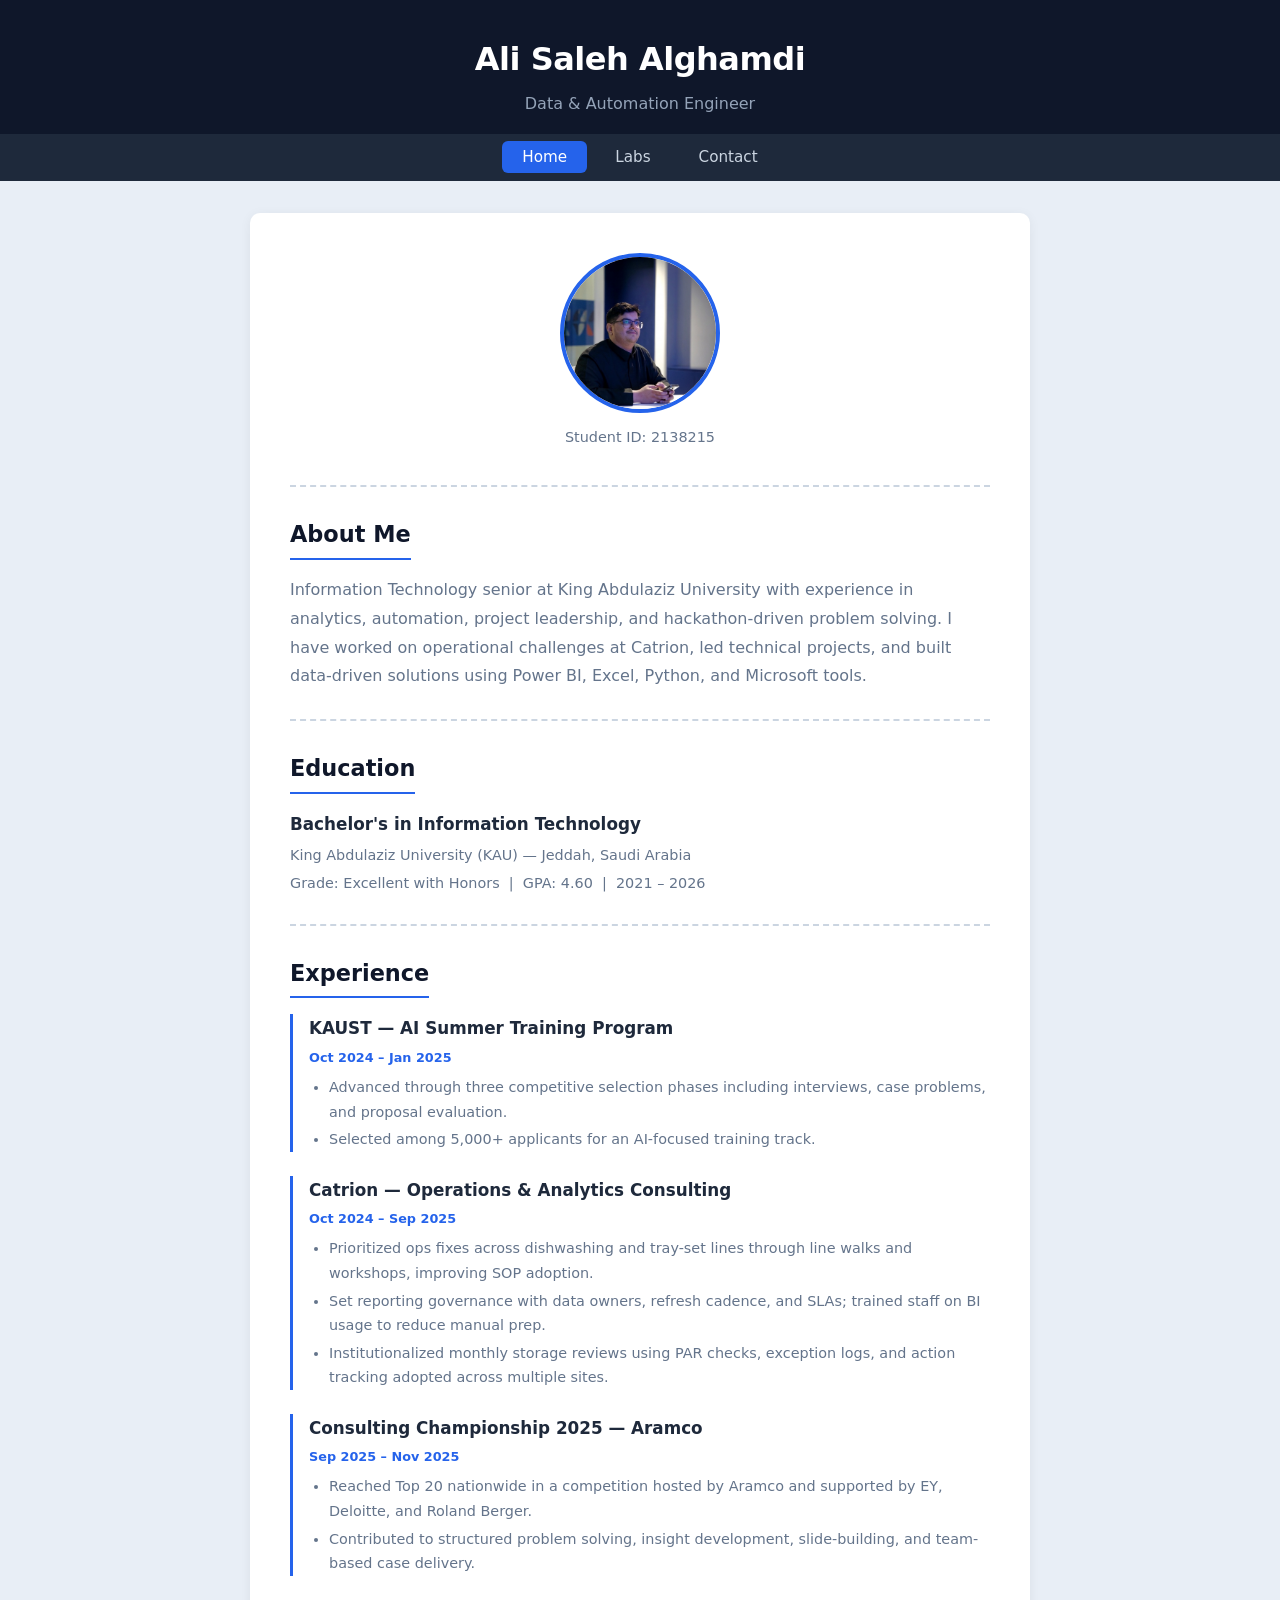
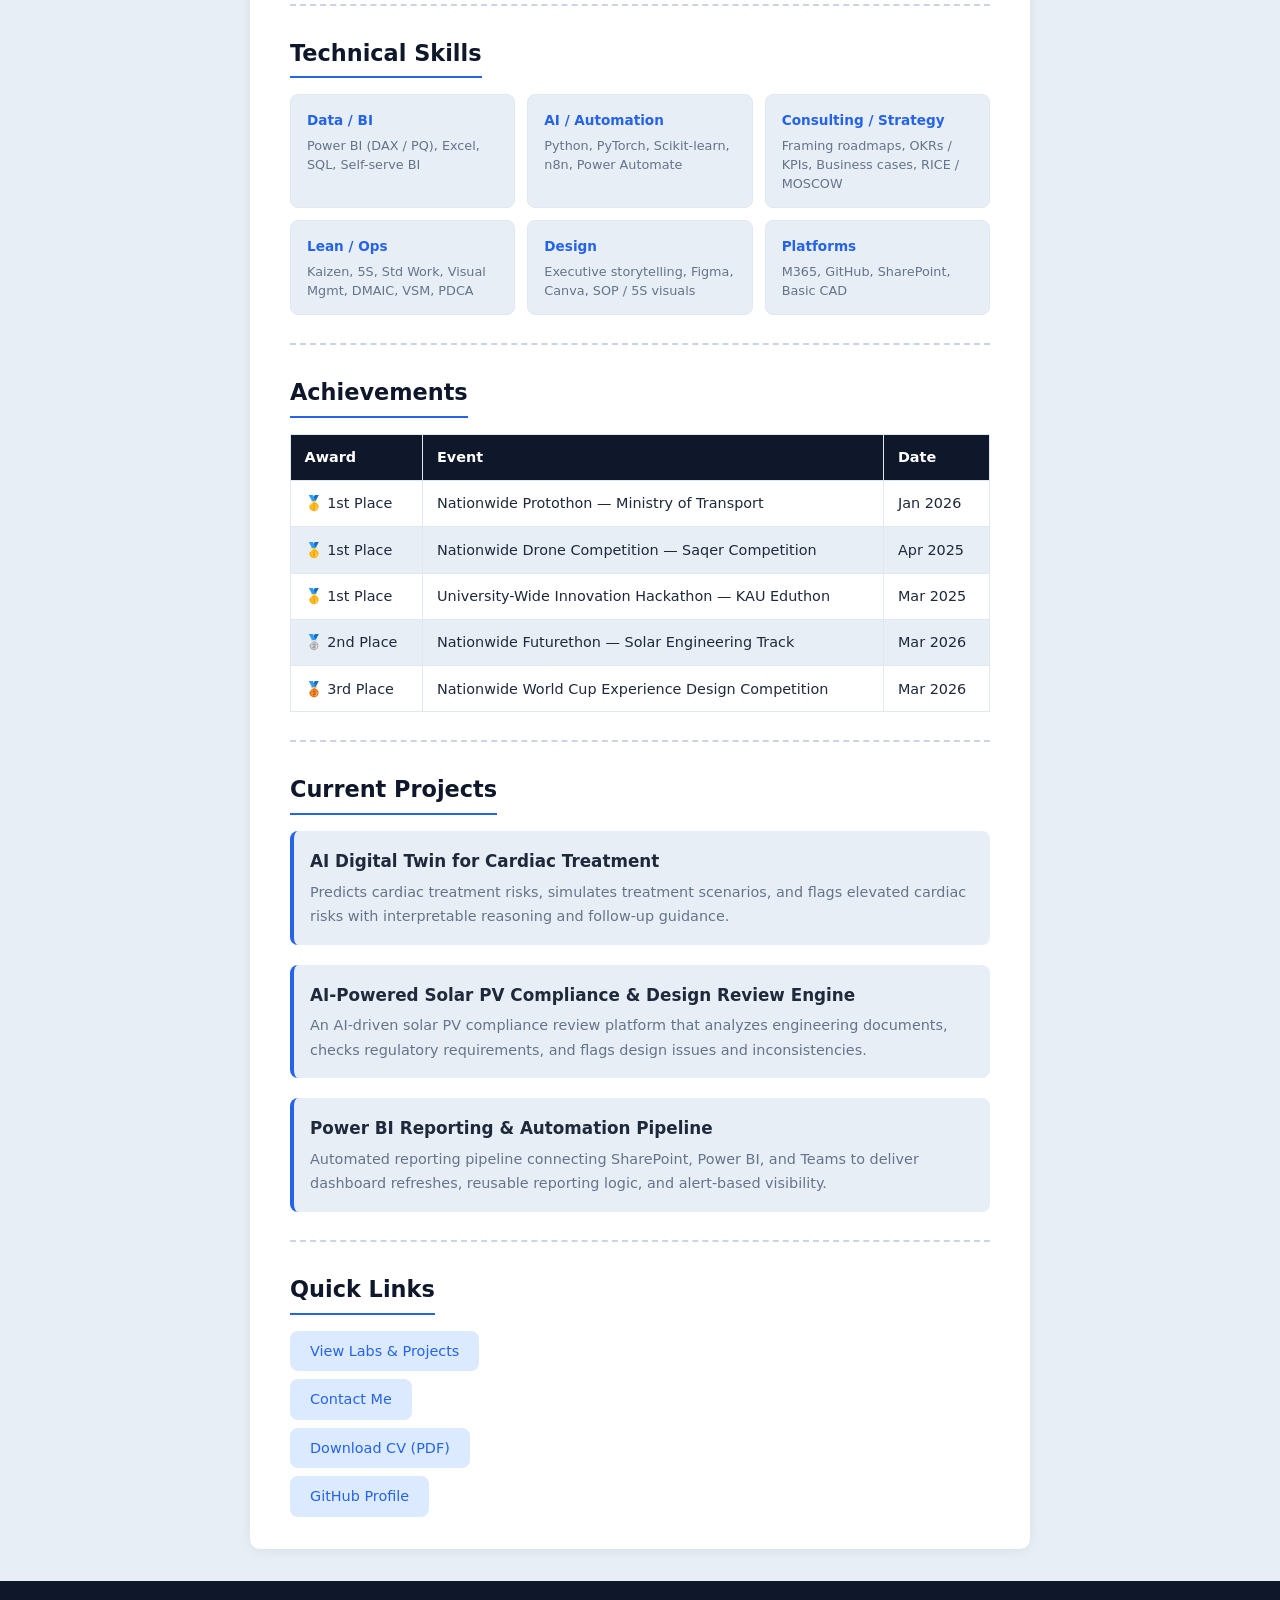
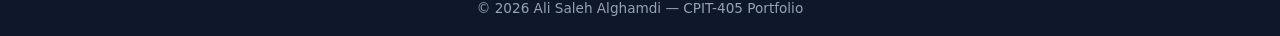
==== commit f5f6d3d5: "refactor: rebuild as simple HTML/CSS portfolio per CPIT-405 assignment - Multi-page: index.html (Hom" ====
--- a/index.html
+++ b/index.html
@@ -1,609 +1,234 @@
 <!DOCTYPE html>
-<html lang="en" data-theme="dark">
+<html lang="en">
+
 <head>
   <meta charset="UTF-8" />
   <meta name="viewport" content="width=device-width, initial-scale=1.0" />
-  <meta name="description" content="Ali Alghamdi — Analytics, AI & Automation Portfolio. Explore projects in data analytics, AI agents, Power BI dashboards, and technical leadership." />
-  <title>Ali Alghamdi — Portfolio</title>
-
-  <!-- Google Fonts — Inter -->
-  <link rel="preconnect" href="https://fonts.googleapis.com" />
-  <link rel="preconnect" href="https://fonts.gstatic.com" crossorigin />
-  <link href="https://fonts.googleapis.com/css2?family=Inter:wght@300;400;500;600;700;800&display=swap" rel="stylesheet" />
-
-  <!-- Stylesheet -->
+  <meta name="description" content="Ali Saleh Alghamdi — Data & Automation Engineer Portfolio" />
+  <title>Portfolio - Ali Alghamdi</title>
   <link rel="stylesheet" href="style.css" />
 </head>
+
 <body>
 
-  <!-- ═══════════════════════════════════════════
-       NAVBAR
-  ═══════════════════════════════════════════ -->
-  <header class="navbar" id="navbar" role="banner">
-    <div class="container navbar__inner">
-      <!-- Logo -->
-      <a href="#hero" class="navbar__logo" aria-label="Go to top">
-        <span class="logo-bracket">&lt;</span>Ali<span class="logo-dot">.</span>Dev<span class="logo-bracket"> /&gt;</span>
-      </a>
-
-      <!-- Navigation Links -->
-      <nav class="navbar__nav" id="navMenu" role="navigation" aria-label="Primary navigation">
-        <ul class="navbar__list">
-          <li><a href="#hero" class="navbar__link active" data-nav>Home</a></li>
-          <li><a href="#about" class="navbar__link" data-nav>About</a></li>
-          <li><a href="#skills" class="navbar__link" data-nav>Skills</a></li>
-          <li><a href="#projects" class="navbar__link" data-nav>Projects</a></li>
-          <li><a href="#experience" class="navbar__link" data-nav>Experience</a></li>
-          <li><a href="#achievements" class="navbar__link" data-nav>Achievements</a></li>
-          <li><a href="#certifications" class="navbar__link" data-nav>Certifications</a></li>
-          <li><a href="#contact" class="navbar__link" data-nav>Contact</a></li>
+  <!-- Header -->
+  <header class="header">
+    <div class="container header-inner">
+      <h1 class="header-name">Ali Saleh Alghamdi</h1>
+      <p class="header-subtitle">Data &amp; Automation Engineer</p>
+    </div>
+    <nav class="nav">
+      <div class="container">
+        <ul class="nav-links">
+          <li><a href="index.html" class="active">Home</a></li>
+          <li><a href="labs.html">Labs</a></li>
+          <li><a href="contact.html">Contact</a></li>
         </ul>
-      </nav>
-
-      <!-- Right controls -->
-      <div class="navbar__controls">
-        <!-- Dark / Light toggle -->
-        <button class="theme-toggle" id="themeToggle" aria-label="Toggle dark/light mode" type="button">
-          <span class="theme-toggle__icon" aria-hidden="true">🌙</span>
-        </button>
-
-        <!-- Hamburger -->
-        <button class="hamburger" id="hamburger" aria-label="Open navigation menu" aria-expanded="false" type="button">
-          <span class="hamburger__line"></span>
-          <span class="hamburger__line"></span>
-          <span class="hamburger__line"></span>
-        </button>
+      </div>
+    </nav>
+  </header>
+
+  <main class="main">
+    <div class="container">
+      <div class="content-card">
+
+        <!-- Profile section -->
+        <div class="profile-section">
+          <img src="assets/profile.png" alt="Ali Saleh Alghamdi" class="profile-img" />
+          <p class="student-id">Student ID: 2138215</p>
+        </div>
+
+        <hr class="divider" />
+
+        <!-- About Me -->
+        <section id="about">
+          <h2>About Me</h2>
+          <p>
+            Information Technology senior at King Abdulaziz University with experience in analytics,
+            automation, project leadership, and hackathon-driven problem solving. I have worked on
+            operational challenges at Catrion, led technical projects, and built data-driven solutions
+            using Power BI, Excel, Python, and Microsoft tools.
+          </p>
+        </section>
+
+        <hr class="divider" />
+
+        <!-- Education -->
+        <section id="education">
+          <h2>Education</h2>
+          <div class="edu-item">
+            <h3>Bachelor's in Information Technology</h3>
+            <p class="subtitle">King Abdulaziz University (KAU) — Jeddah, Saudi Arabia</p>
+            <p>Grade: Excellent with Honors &nbsp;|&nbsp; GPA: 4.60 &nbsp;|&nbsp; 2021 – 2026</p>
+          </div>
+        </section>
+
+        <hr class="divider" />
+
+        <!-- Experience -->
+        <section id="experience">
+          <h2>Experience</h2>
+
+          <div class="exp-item">
+            <h3>KAUST — AI Summer Training Program</h3>
+            <p class="date">Oct 2024 – Jan 2025</p>
+            <ul>
+              <li>Advanced through three competitive selection phases including interviews, case problems, and proposal
+                evaluation.</li>
+              <li>Selected among 5,000+ applicants for an AI-focused training track.</li>
+            </ul>
+          </div>
+
+          <div class="exp-item">
+            <h3>Catrion — Operations &amp; Analytics Consulting</h3>
+            <p class="date">Oct 2024 – Sep 2025</p>
+            <ul>
+              <li>Prioritized ops fixes across dishwashing and tray-set lines through line walks and workshops,
+                improving SOP adoption.</li>
+              <li>Set reporting governance with data owners, refresh cadence, and SLAs; trained staff on BI usage to
+                reduce manual prep.</li>
+              <li>Institutionalized monthly storage reviews using PAR checks, exception logs, and action tracking
+                adopted across multiple sites.</li>
+            </ul>
+          </div>
+
+          <div class="exp-item">
+            <h3>Consulting Championship 2025 — Aramco</h3>
+            <p class="date">Sep 2025 – Nov 2025</p>
+            <ul>
+              <li>Reached Top 20 nationwide in a competition hosted by Aramco and supported by EY, Deloitte, and Roland
+                Berger.</li>
+              <li>Contributed to structured problem solving, insight development, slide-building, and team-based case
+                delivery.</li>
+            </ul>
+          </div>
+        </section>
+
+        <hr class="divider" />
+
+        <!-- Technical Skills -->
+        <section id="skills">
+          <h2>Technical Skills</h2>
+          <div class="skills-grid">
+            <div class="skill-box">
+              <h3>Data / BI</h3>
+              <p>Power BI (DAX / PQ), Excel, SQL, Self-serve BI</p>
+            </div>
+            <div class="skill-box">
+              <h3>AI / Automation</h3>
+              <p>Python, PyTorch, Scikit-learn, n8n, Power Automate</p>
+            </div>
+            <div class="skill-box">
+              <h3>Consulting / Strategy</h3>
+              <p>Framing roadmaps, OKRs / KPIs, Business cases, RICE / MOSCOW</p>
+            </div>
+            <div class="skill-box">
+              <h3>Lean / Ops</h3>
+              <p>Kaizen, 5S, Std Work, Visual Mgmt, DMAIC, VSM, PDCA</p>
+            </div>
+            <div class="skill-box">
+              <h3>Design</h3>
+              <p>Executive storytelling, Figma, Canva, SOP / 5S visuals</p>
+            </div>
+            <div class="skill-box">
+              <h3>Platforms</h3>
+              <p>M365, GitHub, SharePoint, Basic CAD</p>
+            </div>
+          </div>
+        </section>
+
+        <hr class="divider" />
+
+        <!-- Achievements -->
+        <section id="achievements">
+          <h2>Achievements</h2>
+          <table class="data-table">
+            <thead>
+              <tr>
+                <th>Award</th>
+                <th>Event</th>
+                <th>Date</th>
+              </tr>
+            </thead>
+            <tbody>
+              <tr>
+                <td>🥇 1st Place</td>
+                <td>Nationwide Protothon — Ministry of Transport</td>
+                <td>Jan 2026</td>
+              </tr>
+              <tr>
+                <td>🥇 1st Place</td>
+                <td>Nationwide Drone Competition — Saqer Competition</td>
+                <td>Apr 2025</td>
+              </tr>
+              <tr>
+                <td>🥇 1st Place</td>
+                <td>University-Wide Innovation Hackathon — KAU Eduthon</td>
+                <td>Mar 2025</td>
+              </tr>
+              <tr>
+                <td>🥈 2nd Place</td>
+                <td>Nationwide Futurethon — Solar Engineering Track</td>
+                <td>Mar 2026</td>
+              </tr>
+              <tr>
+                <td>🥉 3rd Place</td>
+                <td>Nationwide World Cup Experience Design Competition</td>
+                <td>Mar 2026</td>
+              </tr>
+            </tbody>
+          </table>
+        </section>
+
+        <hr class="divider" />
+
+        <!-- Projects -->
+        <section id="projects">
+          <h2>Current Projects</h2>
+
+          <div class="project-item">
+            <h3>AI Digital Twin for Cardiac Treatment</h3>
+            <p>Predicts cardiac treatment risks, simulates treatment scenarios, and flags elevated cardiac risks with
+              interpretable reasoning and follow-up guidance.</p>
+          </div>
+
+          <div class="project-item">
+            <h3>AI-Powered Solar PV Compliance &amp; Design Review Engine</h3>
+            <p>An AI-driven solar PV compliance review platform that analyzes engineering documents, checks regulatory
+              requirements, and flags design issues and inconsistencies.</p>
+          </div>
+
+          <div class="project-item">
+            <h3>Power BI Reporting &amp; Automation Pipeline</h3>
+            <p>Automated reporting pipeline connecting SharePoint, Power BI, and Teams to deliver dashboard refreshes,
+              reusable reporting logic, and alert-based visibility.</p>
+          </div>
+        </section>
+
+        <hr class="divider" />
+
+        <!-- Quick Links -->
+        <section id="quick-links">
+          <h2>Quick Links</h2>
+          <ul class="link-list">
+            <li><a href="labs.html">View Labs &amp; Projects</a></li>
+            <li><a href="contact.html">Contact Me</a></li>
+            <li><a href="assets/Ali_Saleh_Alghamdi_CV.pdf" target="_blank">Download CV (PDF)</a></li>
+            <li><a href="https://github.com/ByTixty1" target="_blank">GitHub Profile</a></li>
+          </ul>
+        </section>
+
       </div>
     </div>
-  </header>
-
-  <main id="mainContent">
-
-    <!-- ═══════════════════════════════════════════
-         HERO
-    ═══════════════════════════════════════════ -->
-    <section class="hero" id="hero" aria-label="Hero introduction">
-      <div class="hero__overlay"></div>
-      <div class="container hero__content">
-        <p class="hero__greeting reveal">Hello, I'm</p>
-        <h1 class="hero__name reveal">Ali Alghamdi</h1>
-        <p class="hero__title reveal">Analytics Engineer · AI Builder · Automation Architect</p>
-        <p class="hero__tagline reveal">Turning raw data into business decisions and building intelligent systems that scale.</p>
-        <div class="hero__cta reveal">
-          <a href="#projects" class="btn btn--primary">View My Work</a>
-          <a href="#contact" class="btn btn--outline">Get In Touch</a>
-        </div>
-        <!-- Animated scroll indicator -->
-        <div class="hero__scroll-indicator" aria-hidden="true">
-          <div class="scroll-arrow"></div>
-        </div>
-      </div>
-    </section>
-
-    <!-- ═══════════════════════════════════════════
-         ABOUT
-    ═══════════════════════════════════════════ -->
-    <section class="section about" id="about" aria-label="About me">
-      <div class="container">
-        <h2 class="section__title reveal">About Me</h2>
-        <p class="section__subtitle reveal">A snapshot of who I am and what I do</p>
-
-        <div class="about__grid">
-          <div class="about__image-wrapper reveal">
-            <div class="about__image-placeholder" aria-label="Profile photo">
-              <span class="about__initials">AA</span>
-            </div>
-          </div>
-
-          <div class="about__text reveal">
-            <p>
-              I'm a results-driven analytics and AI professional with a passion for transforming complex data into actionable insights. With experience spanning Power BI dashboard development, AI agent design, and end-to-end automation pipelines, I bridge the gap between raw data and strategic business value.
-            </p>
-            <p>
-              My journey includes consulting-style engagements, award-winning hackathon projects, and volunteer-driven analytics initiatives. I thrive in environments where technical depth meets creative problem-solving.
-            </p>
-            <div class="about__stats">
-              <div class="stat-card">
-                <span class="stat-card__number">3+</span>
-                <span class="stat-card__label">Years Experience</span>
-              </div>
-              <div class="stat-card">
-                <span class="stat-card__number">15+</span>
-                <span class="stat-card__label">Projects Delivered</span>
-              </div>
-              <div class="stat-card">
-                <span class="stat-card__number">6</span>
-                <span class="stat-card__label">Certifications</span>
-              </div>
-              <div class="stat-card">
-                <span class="stat-card__number">4</span>
-                <span class="stat-card__label">Hackathon Wins</span>
-              </div>
-            </div>
-          </div>
-        </div>
-      </div>
-    </section>
-
-    <!-- ═══════════════════════════════════════════
-         SKILLS
-    ═══════════════════════════════════════════ -->
-    <section class="section skills" id="skills" aria-label="Skills">
-      <div class="container">
-        <h2 class="section__title reveal">Skills & Expertise</h2>
-        <p class="section__subtitle reveal">Technologies and tools I work with daily</p>
-
-        <div class="skills__grid">
-          <!-- Analytics & BI -->
-          <div class="skill-group reveal">
-            <div class="skill-group__icon" aria-hidden="true">📊</div>
-            <h3 class="skill-group__title">Analytics & BI</h3>
-            <ul class="skill-group__list">
-              <li>Power BI</li>
-              <li>DAX & Power Query</li>
-              <li>SQL & Data Modeling</li>
-              <li>Excel Advanced Analytics</li>
-              <li>Tableau</li>
-            </ul>
-          </div>
-
-          <!-- AI & Machine Learning -->
-          <div class="skill-group reveal">
-            <div class="skill-group__icon" aria-hidden="true">🤖</div>
-            <h3 class="skill-group__title">AI & Machine Learning</h3>
-            <ul class="skill-group__list">
-              <li>Python (Pandas, Scikit-learn)</li>
-              <li>LLM Integration & Prompt Engineering</li>
-              <li>AI Agent Development</li>
-              <li>NLP & Text Analytics</li>
-              <li>Computer Vision Basics</li>
-            </ul>
-          </div>
-
-          <!-- Automation & Dev -->
-          <div class="skill-group reveal">
-            <div class="skill-group__icon" aria-hidden="true">⚙️</div>
-            <h3 class="skill-group__title">Automation & Dev</h3>
-            <ul class="skill-group__list">
-              <li>Python Scripting</li>
-              <li>RPA (UiPath, Power Automate)</li>
-              <li>API Integration</li>
-              <li>Git & Version Control</li>
-              <li>HTML / CSS / JavaScript</li>
-            </ul>
-          </div>
-
-          <!-- Tools & Platforms -->
-          <div class="skill-group reveal">
-            <div class="skill-group__icon" aria-hidden="true">🛠️</div>
-            <h3 class="skill-group__title">Tools & Platforms</h3>
-            <ul class="skill-group__list">
-              <li>Azure Cloud Services</li>
-              <li>Microsoft 365 Ecosystem</li>
-              <li>SharePoint & Power Apps</li>
-              <li>Figma & UI Prototyping</li>
-              <li>Jira & Agile Workflows</li>
-            </ul>
-          </div>
-        </div>
-      </div>
-    </section>
-
-    <!-- ═══════════════════════════════════════════
-         PROJECTS
-    ═══════════════════════════════════════════ -->
-    <section class="section projects" id="projects" aria-label="Featured projects">
-      <div class="container">
-        <h2 class="section__title reveal">Featured Projects</h2>
-        <p class="section__subtitle reveal">A selection of work I'm most proud of</p>
-
-        <!-- Filter buttons -->
-        <div class="projects__filters reveal" role="group" aria-label="Filter projects by category">
-          <button class="filter-btn active" data-filter="all">All</button>
-          <button class="filter-btn" data-filter="analytics">Analytics</button>
-          <button class="filter-btn" data-filter="ai">AI</button>
-          <button class="filter-btn" data-filter="automation">Automation</button>
-          <button class="filter-btn" data-filter="events">Events</button>
-        </div>
-
-        <!-- Project cards grid -->
-        <div class="projects__grid">
-          <!-- Project 1 -->
-          <article class="project-card reveal" data-category="analytics">
-            <div class="project-card__image">
-              <div class="project-card__placeholder" style="--accent: var(--clr-cyan)">
-                <span>📊</span>
-              </div>
-              <div class="project-card__overlay">
-                <a href="#" class="btn btn--small" aria-label="View Executive KPI Dashboard details">Details</a>
-              </div>
-            </div>
-            <div class="project-card__body">
-              <h3 class="project-card__title">Executive KPI Dashboard</h3>
-              <p class="project-card__desc">A multi-page Power BI dashboard tracking 30+ KPIs across sales, operations, and finance for C-suite stakeholders. Features drill-through pages, RLS security, and automated refresh.</p>
-              <div class="project-card__tags">
-                <span class="tag">Power BI</span>
-                <span class="tag">DAX</span>
-                <span class="tag">SQL</span>
-              </div>
-            </div>
-          </article>
-
-          <!-- Project 2 -->
-          <article class="project-card reveal" data-category="ai">
-            <div class="project-card__image">
-              <div class="project-card__placeholder" style="--accent: var(--clr-purple)">
-                <span>🤖</span>
-              </div>
-              <div class="project-card__overlay">
-                <a href="#" class="btn btn--small" aria-label="View AI Data Agent details">Details</a>
-              </div>
-            </div>
-            <div class="project-card__body">
-              <h3 class="project-card__title">AI Data Agent</h3>
-              <p class="project-card__desc">An intelligent conversational agent that lets business users query databases using natural language. Powered by LLM APIs with a RAG pipeline and guardrails for accurate, safe responses.</p>
-              <div class="project-card__tags">
-                <span class="tag">Python</span>
-                <span class="tag">LangChain</span>
-                <span class="tag">LLM</span>
-              </div>
-            </div>
-          </article>
-
-          <!-- Project 3 -->
-          <article class="project-card reveal" data-category="automation">
-            <div class="project-card__image">
-              <div class="project-card__placeholder" style="--accent: var(--clr-green)">
-                <span>⚡</span>
-              </div>
-              <div class="project-card__overlay">
-                <a href="#" class="btn btn--small" aria-label="View Reporting Automation Pipeline details">Details</a>
-              </div>
-            </div>
-            <div class="project-card__body">
-              <h3 class="project-card__title">Reporting Automation Pipeline</h3>
-              <p class="project-card__desc">End-to-end automated reporting system that extracts data from 5+ sources, transforms it via Python scripts, and delivers formatted Excel/PDF reports on a scheduled cadence.</p>
-              <div class="project-card__tags">
-                <span class="tag">Python</span>
-                <span class="tag">Power Automate</span>
-                <span class="tag">API</span>
-              </div>
-            </div>
-          </article>
-
-          <!-- Project 4 -->
-          <article class="project-card reveal" data-category="events">
-            <div class="project-card__image">
-              <div class="project-card__placeholder" style="--accent: var(--clr-orange)">
-                <span>🔮</span>
-              </div>
-              <div class="project-card__overlay">
-                <a href="#" class="btn btn--small" aria-label="View Holographic Tech Showcase details">Details</a>
-              </div>
-            </div>
-            <div class="project-card__body">
-              <h3 class="project-card__title">Holographic Tech Showcase</h3>
-              <p class="project-card__desc">Led the technical implementation of a holographic display installation for a university tech event. Combined hardware setup, 3D content rendering, and audience interaction design.</p>
-              <div class="project-card__tags">
-                <span class="tag">Event Tech</span>
-                <span class="tag">3D Rendering</span>
-                <span class="tag">Leadership</span>
-              </div>
-            </div>
-          </article>
-
-          <!-- Project 5 -->
-          <article class="project-card reveal" data-category="analytics">
-            <div class="project-card__image">
-              <div class="project-card__placeholder" style="--accent: var(--clr-pink)">
-                <span>🤝</span>
-              </div>
-              <div class="project-card__overlay">
-                <a href="#" class="btn btn--small" aria-label="View Volunteer Impact Analytics details">Details</a>
-              </div>
-            </div>
-            <div class="project-card__body">
-              <h3 class="project-card__title">Volunteer Impact Analytics</h3>
-              <p class="project-card__desc">Designed interactive dashboards for a non-profit organization to track volunteer engagement, community impact metrics, and resource allocation across multiple programs.</p>
-              <div class="project-card__tags">
-                <span class="tag">Power BI</span>
-                <span class="tag">Non-Profit</span>
-                <span class="tag">Analytics</span>
-              </div>
-            </div>
-          </article>
-
-          <!-- Project 6 -->
-          <article class="project-card reveal" data-category="ai">
-            <div class="project-card__image">
-              <div class="project-card__placeholder" style="--accent: var(--clr-cyan)">
-                <span>🧠</span>
-              </div>
-              <div class="project-card__overlay">
-                <a href="#" class="btn btn--small" aria-label="View Predictive Maintenance Engine details">Details</a>
-              </div>
-            </div>
-            <div class="project-card__body">
-              <h3 class="project-card__title">Predictive Maintenance Engine</h3>
-              <p class="project-card__desc">Machine learning model for predicting equipment failures using IoT sensor data. Achieved 92% accuracy with a gradient-boosted ensemble, deployed via REST API for real-time scoring.</p>
-              <div class="project-card__tags">
-                <span class="tag">Scikit-learn</span>
-                <span class="tag">FastAPI</span>
-                <span class="tag">IoT</span>
-              </div>
-            </div>
-          </article>
-        </div>
-      </div>
-    </section>
-
-    <!-- ═══════════════════════════════════════════
-         EXPERIENCE
-    ═══════════════════════════════════════════ -->
-    <section class="section experience" id="experience" aria-label="Professional experience">
-      <div class="container">
-        <h2 class="section__title reveal">Experience</h2>
-        <p class="section__subtitle reveal">Where I've applied my craft</p>
-
-        <div class="timeline">
-          <!-- Experience 1 -->
-          <div class="timeline__item reveal">
-            <div class="timeline__marker" aria-hidden="true"></div>
-            <div class="timeline__content">
-              <span class="timeline__date">2024 — Present</span>
-              <h3 class="timeline__role">Data Analytics Consultant</h3>
-              <p class="timeline__company">Freelance / Contract</p>
-              <ul class="timeline__details">
-                <li>Delivered 10+ Power BI dashboards for clients in retail, healthcare, and logistics sectors</li>
-                <li>Built automated ETL pipelines reducing manual reporting effort by 80%</li>
-                <li>Designed AI-powered data exploration tools using LLM integrations</li>
-              </ul>
-            </div>
-          </div>
-
-          <!-- Experience 2 -->
-          <div class="timeline__item reveal">
-            <div class="timeline__marker" aria-hidden="true"></div>
-            <div class="timeline__content">
-              <span class="timeline__date">2023 — 2024</span>
-              <h3 class="timeline__role">Analytics Intern</h3>
-              <p class="timeline__company">Tech Solutions Co.</p>
-              <ul class="timeline__details">
-                <li>Developed sales performance dashboards tracked by 50+ stakeholders</li>
-                <li>Automated weekly reporting cycle with Python and Power Automate</li>
-                <li>Collaborated with cross-functional teams on data governance initiatives</li>
-              </ul>
-            </div>
-          </div>
-
-          <!-- Experience 3 -->
-          <div class="timeline__item reveal">
-            <div class="timeline__marker" aria-hidden="true"></div>
-            <div class="timeline__content">
-              <span class="timeline__date">2022 — 2023</span>
-              <h3 class="timeline__role">Technical Team Lead</h3>
-              <p class="timeline__company">University Innovation Club</p>
-              <ul class="timeline__details">
-                <li>Led a team of 8 developers on event technology projects including holographic displays</li>
-                <li>Managed end-to-end project delivery for 3 major campus tech events</li>
-                <li>Mentored junior members in Python, Git, and data visualization</li>
-              </ul>
-            </div>
-          </div>
-        </div>
-      </div>
-    </section>
-
-    <!-- ═══════════════════════════════════════════
-         ACHIEVEMENTS
-    ═══════════════════════════════════════════ -->
-    <section class="section achievements" id="achievements" aria-label="Achievements and awards">
-      <div class="container">
-        <h2 class="section__title reveal">Achievements</h2>
-        <p class="section__subtitle reveal">Recognition and milestones</p>
-
-        <div class="achievements__grid">
-          <div class="achievement-card reveal">
-            <div class="achievement-card__icon" aria-hidden="true">🏆</div>
-            <h3 class="achievement-card__title">1st Place — National AI Hackathon</h3>
-            <p class="achievement-card__desc">Built an AI-powered compliance engine for solar PV systems in 48 hours. Judges praised the innovative RAG approach and production-ready architecture.</p>
-            <span class="achievement-card__year">2025</span>
-          </div>
-
-          <div class="achievement-card reveal">
-            <div class="achievement-card__icon" aria-hidden="true">🥇</div>
-            <h3 class="achievement-card__title">Best Analytics Solution — Data Viz Challenge</h3>
-            <p class="achievement-card__desc">Created an interactive dashboard that uncovered $2M in optimization opportunities for a simulated supply chain scenario.</p>
-            <span class="achievement-card__year">2024</span>
-          </div>
-
-          <div class="achievement-card reveal">
-            <div class="achievement-card__icon" aria-hidden="true">🏅</div>
-            <h3 class="achievement-card__title">Top 3 — Campus Innovation Award</h3>
-            <p class="achievement-card__desc">Recognized for the holographic tech showcase project that attracted 500+ attendees and was featured in university media.</p>
-            <span class="achievement-card__year">2023</span>
-          </div>
-
-          <div class="achievement-card reveal">
-            <div class="achievement-card__icon" aria-hidden="true">⚡</div>
-            <h3 class="achievement-card__title">Automation Excellence Award</h3>
-            <p class="achievement-card__desc">Received company-wide recognition for building an RPA solution that saved 200+ manual hours per month in report generation.</p>
-            <span class="achievement-card__year">2024</span>
-          </div>
-        </div>
-      </div>
-    </section>
-
-    <!-- ═══════════════════════════════════════════
-         CERTIFICATIONS
-    ═══════════════════════════════════════════ -->
-    <section class="section certifications" id="certifications" aria-label="Certifications">
-      <div class="container">
-        <h2 class="section__title reveal">Certifications</h2>
-        <p class="section__subtitle reveal">Continuous learning and professional development</p>
-
-        <div class="certifications__grid">
-          <div class="cert-card reveal">
-            <div class="cert-card__badge" aria-hidden="true">📜</div>
-            <h3 class="cert-card__title">Microsoft Certified: Power BI Data Analyst Associate</h3>
-            <p class="cert-card__issuer">Microsoft</p>
-            <span class="cert-card__date">2024</span>
-          </div>
-
-          <div class="cert-card reveal">
-            <div class="cert-card__badge" aria-hidden="true">📜</div>
-            <h3 class="cert-card__title">Azure AI Fundamentals (AI-900)</h3>
-            <p class="cert-card__issuer">Microsoft</p>
-            <span class="cert-card__date">2024</span>
-          </div>
-
-          <div class="cert-card reveal">
-            <div class="cert-card__badge" aria-hidden="true">📜</div>
-            <h3 class="cert-card__title">Google Data Analytics Professional Certificate</h3>
-            <p class="cert-card__issuer">Google / Coursera</p>
-            <span class="cert-card__date">2023</span>
-          </div>
-
-          <div class="cert-card reveal">
-            <div class="cert-card__badge" aria-hidden="true">📜</div>
-            <h3 class="cert-card__title">IBM Data Science Professional Certificate</h3>
-            <p class="cert-card__issuer">IBM / Coursera</p>
-            <span class="cert-card__date">2023</span>
-          </div>
-
-          <div class="cert-card reveal">
-            <div class="cert-card__badge" aria-hidden="true">📜</div>
-            <h3 class="cert-card__title">UiPath RPA Associate</h3>
-            <p class="cert-card__issuer">UiPath</p>
-            <span class="cert-card__date">2024</span>
-          </div>
-
-          <div class="cert-card reveal">
-            <div class="cert-card__badge" aria-hidden="true">📜</div>
-            <h3 class="cert-card__title">Python for Data Science — Advanced</h3>
-            <p class="cert-card__issuer">DataCamp</p>
-            <span class="cert-card__date">2023</span>
-          </div>
-        </div>
-      </div>
-    </section>
-
-    <!-- ═══════════════════════════════════════════
-         CONTACT
-    ═══════════════════════════════════════════ -->
-    <section class="section contact" id="contact" aria-label="Contact form">
-      <div class="container">
-        <h2 class="section__title reveal">Get In Touch</h2>
-        <p class="section__subtitle reveal">Have a project in mind or just want to chat? Let's connect.</p>
-
-        <div class="contact__grid">
-          <!-- Contact Info -->
-          <div class="contact__info reveal">
-            <div class="contact__info-item">
-              <span class="contact__info-icon" aria-hidden="true">📧</span>
-              <div>
-                <h3>Email</h3>
-                <p>ali.alghamdi@email.com</p>
-              </div>
-            </div>
-            <div class="contact__info-item">
-              <span class="contact__info-icon" aria-hidden="true">📍</span>
-              <div>
-                <h3>Location</h3>
-                <p>Jeddah, Saudi Arabia</p>
-              </div>
-            </div>
-            <div class="contact__info-item">
-              <span class="contact__info-icon" aria-hidden="true">🔗</span>
-              <div>
-                <h3>Socials</h3>
-                <div class="contact__socials">
-                  <a href="#" class="social-link" aria-label="LinkedIn profile" target="_blank" rel="noopener">LinkedIn</a>
-                  <a href="#" class="social-link" aria-label="GitHub profile" target="_blank" rel="noopener">GitHub</a>
-                  <a href="#" class="social-link" aria-label="Twitter / X profile" target="_blank" rel="noopener">X / Twitter</a>
-                </div>
-              </div>
-            </div>
-          </div>
-
-          <!-- Contact Form -->
-          <form class="contact__form reveal" id="contactForm" novalidate>
-            <div class="form-group">
-              <label for="formName" class="form-label">Full Name</label>
-              <input type="text" id="formName" class="form-input" placeholder="John Doe" autocomplete="name" required />
-              <span class="form-error" id="nameError" aria-live="polite"></span>
-            </div>
-
-            <div class="form-group">
-              <label for="formEmail" class="form-label">Email Address</label>
-              <input type="email" id="formEmail" class="form-input" placeholder="john@example.com" autocomplete="email" required />
-              <span class="form-error" id="emailError" aria-live="polite"></span>
-            </div>
-
-            <div class="form-group">
-              <label for="formSubject" class="form-label">Subject</label>
-              <input type="text" id="formSubject" class="form-input" placeholder="Project inquiry" required />
-              <span class="form-error" id="subjectError" aria-live="polite"></span>
-            </div>
-
-            <div class="form-group">
-              <label for="formMessage" class="form-label">Message</label>
-              <textarea id="formMessage" class="form-input form-textarea" rows="5" placeholder="Tell me about your project..." required></textarea>
-              <span class="form-error" id="messageError" aria-live="polite"></span>
-            </div>
-
-            <button type="submit" class="btn btn--primary btn--full" id="submitBtn">
-              Send Message
-            </button>
-            <p class="form-success" id="formSuccess" aria-live="polite"></p>
-          </form>
-        </div>
-      </div>
-    </section>
-
   </main>
 
-  <!-- ═══════════════════════════════════════════
-       FOOTER
-  ═══════════════════════════════════════════ -->
-  <footer class="footer" role="contentinfo">
-    <div class="container footer__inner">
-      <div class="footer__top">
-        <div class="footer__brand">
-          <a href="#hero" class="navbar__logo" aria-label="Go to top">
-            <span class="logo-bracket">&lt;</span>Ali<span class="logo-dot">.</span>Dev<span class="logo-bracket"> /&gt;</span>
-          </a>
-          <p class="footer__tagline">Building data-driven solutions that matter.</p>
-        </div>
-
-        <div class="footer__links">
-          <h4>Quick Links</h4>
-          <ul>
-            <li><a href="#about">About</a></li>
-            <li><a href="#projects">Projects</a></li>
-            <li><a href="#experience">Experience</a></li>
-            <li><a href="#contact">Contact</a></li>
-          </ul>
-        </div>
-
-        <div class="footer__links">
-          <h4>Connect</h4>
-          <ul>
-            <li><a href="#" target="_blank" rel="noopener">LinkedIn</a></li>
-            <li><a href="#" target="_blank" rel="noopener">GitHub</a></li>
-            <li><a href="#" target="_blank" rel="noopener">X / Twitter</a></li>
-            <li><a href="mailto:ali.alghamdi@email.com">Email</a></li>
-          </ul>
-        </div>
-      </div>
-
-      <div class="footer__bottom">
-        <p>&copy; 2026 Ali Alghamdi. All rights reserved.</p>
-      </div>
+  <!-- Footer -->
+  <footer class="footer">
+    <div class="container">
+      <p>&copy; 2026 Ali Saleh Alghamdi — CPIT-405 Portfolio</p>
     </div>
   </footer>
 
-  <!-- JavaScript -->
-  <script src="script.js"></script>
 </body>
-</html>
+
+</html>
--- a/style.css
+++ b/style.css
@@ -1,137 +1,29 @@
-/* ═══════════════════════════════════════════════════════════════
-   STYLE.CSS — Personal Portfolio Stylesheet
-   Table of Contents:
-   1. CSS Custom Properties (Light + Dark)
-   2. Reset & Base
-   3. Utility Classes
-   4. Typography
-   5. Navbar
-   6. Hero
-   7. Sections (shared)
-   8. About
-   9. Skills
-   10. Projects
-   11. Experience (Timeline)
-   12. Achievements
-   13. Certifications
-   14. Contact
-   15. Footer
-   16. Animations & Reveal
-   17. Responsive Breakpoints
-   ═══════════════════════════════════════════════════════════════ */
-
-/* ─────────────────────────────────────────
-   1. CSS CUSTOM PROPERTIES
-   ───────────────────────────────────────── */
+/* ═══════════════════════════════════════════
+   style.css — CPIT-405 Portfolio
+   Simple, clean design. HTML & CSS only.
+   ═══════════════════════════════════════════ */
+
+/* ── Variables ── */
 :root {
-  /* ── Spacing scale ── */
-  --sp-xs: 0.25rem;
-  --sp-sm: 0.5rem;
-  --sp-md: 1rem;
-  --sp-lg: 1.5rem;
-  --sp-xl: 2rem;
-  --sp-2xl: 3rem;
-  --sp-3xl: 4rem;
-  --sp-4xl: 6rem;
-
-  /* ── Border Radius ── */
-  --radius-sm: 6px;
-  --radius-md: 10px;
-  --radius-lg: 16px;
-  --radius-xl: 24px;
-  --radius-full: 9999px;
-
-  /* ── Typography ── */
-  --ff-primary: 'Inter', -apple-system, BlinkMacSystemFont, 'Segoe UI', sans-serif;
-  --fs-xs: 0.75rem;
-  --fs-sm: 0.875rem;
-  --fs-base: 1rem;
-  --fs-md: 1.125rem;
-  --fs-lg: 1.25rem;
-  --fs-xl: 1.5rem;
-  --fs-2xl: 2rem;
-  --fs-3xl: 2.5rem;
-  --fs-4xl: 3.5rem;
-  --fs-5xl: 4.5rem;
-
-  /* ── Transitions ── */
-  --transition-fast: 0.2s ease;
-  --transition-base: 0.35s ease;
-  --transition-slow: 0.6s ease;
-
-  /* ── Z-index layers ── */
-  --z-navbar: 1000;
-  --z-overlay: 500;
-
-  /* ── Accent colors (shared across themes) ── */
-  --clr-cyan: #22d3ee;
-  --clr-purple: #a78bfa;
-  --clr-green: #34d399;
-  --clr-orange: #fb923c;
-  --clr-pink: #f472b6;
-
-  /* ── Container ── */
-  --container-max: 1200px;
-}
-
-/* ── DARK THEME (default) ── */
-[data-theme="dark"] {
-  --clr-bg-primary: #0a0e17;
-  --clr-bg-secondary: #111827;
-  --clr-bg-card: #1a2234;
-  --clr-bg-card-hover: #1f2a40;
-  --clr-bg-nav: rgba(10, 14, 23, 0.85);
-
-  --clr-text-primary: #f1f5f9;
-  --clr-text-secondary: #94a3b8;
-  --clr-text-muted: #64748b;
-
-  --clr-accent: #22d3ee;
-  --clr-accent-soft: rgba(34, 211, 238, 0.12);
-  --clr-accent-hover: #06b6d4;
-
-  --clr-border: rgba(148, 163, 184, 0.12);
-  --clr-border-hover: rgba(148, 163, 184, 0.25);
-
-  --clr-gradient-start: #22d3ee;
-  --clr-gradient-end: #a78bfa;
-
-  --shadow-card: 0 4px 24px rgba(0, 0, 0, 0.3);
-  --shadow-card-hover: 0 12px 40px rgba(0, 0, 0, 0.45);
-  --shadow-nav: 0 2px 20px rgba(0, 0, 0, 0.4);
-}
-
-/* ── LIGHT THEME ── */
-[data-theme="light"] {
-  --clr-bg-primary: #f8fafc;
-  --clr-bg-secondary: #ffffff;
-  --clr-bg-card: #ffffff;
-  --clr-bg-card-hover: #f1f5f9;
-  --clr-bg-nav: rgba(248, 250, 252, 0.9);
-
-  --clr-text-primary: #0f172a;
-  --clr-text-secondary: #475569;
-  --clr-text-muted: #94a3b8;
-
-  --clr-accent: #0891b2;
-  --clr-accent-soft: rgba(8, 145, 178, 0.08);
-  --clr-accent-hover: #0e7490;
-
-  --clr-border: rgba(15, 23, 42, 0.08);
-  --clr-border-hover: rgba(15, 23, 42, 0.15);
-
-  --clr-gradient-start: #0891b2;
-  --clr-gradient-end: #7c3aed;
-
-  --shadow-card: 0 4px 20px rgba(0, 0, 0, 0.06);
-  --shadow-card-hover: 0 12px 36px rgba(0, 0, 0, 0.1);
-  --shadow-nav: 0 2px 16px rgba(0, 0, 0, 0.06);
-}
-
-/* ─────────────────────────────────────────
-   2. RESET & BASE
-   ───────────────────────────────────────── */
-*, *::before, *::after {
+  --clr-primary: #0f172a;
+  --clr-primary-light: #1e293b;
+  --clr-accent: #2563eb;
+  --clr-accent-hover: #1d4ed8;
+  --clr-bg: #e8eef6;
+  --clr-card: #ffffff;
+  --clr-text: #1e293b;
+  --clr-text-light: #64748b;
+  --clr-border: #e2e8f0;
+  --clr-divider: #cbd5e1;
+  --ff: 'Segoe UI', system-ui, -apple-system, sans-serif;
+  --max-w: 820px;
+  --radius: 10px;
+}
+
+/* ── Reset ── */
+*,
+*::before,
+*::after {
   box-sizing: border-box;
   margin: 0;
   padding: 0;
@@ -139,1135 +31,468 @@
 
 html {
   scroll-behavior: smooth;
-  scroll-padding-top: 80px;
 }
 
 body {
-  font-family: var(--ff-primary);
-  font-size: var(--fs-base);
+  font-family: var(--ff);
+  color: var(--clr-text);
+  background: var(--clr-bg);
   line-height: 1.7;
-  color: var(--clr-text-primary);
-  background-color: var(--clr-bg-primary);
-  -webkit-font-smoothing: antialiased;
-  -moz-osx-font-smoothing: grayscale;
-  overflow-x: hidden;
-  transition: background-color var(--transition-base), color var(--transition-base);
+  min-height: 100vh;
+  display: flex;
+  flex-direction: column;
 }
 
 a {
   color: var(--clr-accent);
   text-decoration: none;
-  transition: color var(--transition-fast);
-}
-a:hover { color: var(--clr-accent-hover); }
-a:focus-visible {
-  outline: 2px solid var(--clr-accent);
-  outline-offset: 3px;
-  border-radius: var(--radius-sm);
-}
-
-ul { list-style: none; }
+}
+
+a:hover {
+  text-decoration: underline;
+}
+
+ul {
+  list-style: none;
+}
 
 img {
   max-width: 100%;
   display: block;
 }
 
-button {
-  font-family: inherit;
-  cursor: pointer;
+/* ── Container ── */
+.container {
+  max-width: var(--max-w);
+  margin: 0 auto;
+  padding: 0 1.25rem;
+}
+
+/* ═══════════════════════════════════════════
+   HEADER
+   ═══════════════════════════════════════════ */
+.header {
+  background: var(--clr-primary);
+  color: #fff;
+  text-align: center;
+}
+
+.header-inner {
+  padding: 2rem 1.25rem 1rem;
+}
+
+.header-name {
+  font-size: 2rem;
+  font-weight: 700;
+  letter-spacing: -0.5px;
+}
+
+.header-subtitle {
+  color: #94a3b8;
+  font-size: 1rem;
+  margin-top: 0.25rem;
+}
+
+/* ── Navigation ── */
+.nav {
+  background: var(--clr-primary-light);
+  padding: 0.6rem 0;
+}
+
+.nav-links {
+  display: flex;
+  justify-content: center;
+  gap: 0.5rem;
+}
+
+.nav-links a {
+  color: #cbd5e1;
+  font-size: 0.95rem;
+  font-weight: 500;
+  padding: 0.45rem 1.25rem;
+  border-radius: 6px;
+  text-decoration: none;
+  transition: background 0.2s, color 0.2s;
+}
+
+.nav-links a:hover {
+  background: rgba(255, 255, 255, 0.1);
+  color: #fff;
+  text-decoration: none;
+}
+
+.nav-links a.active {
+  background: var(--clr-accent);
+  color: #fff;
+}
+
+/* ═══════════════════════════════════════════
+   MAIN
+   ═══════════════════════════════════════════ */
+.main {
+  flex: 1;
+  padding: 2rem 0;
+}
+
+/* ── Content Card ── */
+.content-card {
+  background: var(--clr-card);
+  border-radius: var(--radius);
+  box-shadow: 0 2px 12px rgba(0, 0, 0, 0.06);
+  padding: 2rem 2.5rem;
+}
+
+/* ── Profile ── */
+.profile-section {
+  text-align: center;
+  padding: 0.5rem 0;
+}
+
+.profile-img {
+  width: 160px;
+  height: 160px;
+  border-radius: 50%;
+  object-fit: cover;
+  border: 4px solid var(--clr-accent);
+  margin: 0 auto;
+}
+
+.student-id {
+  margin-top: 0.75rem;
+  font-size: 0.9rem;
+  color: var(--clr-text-light);
+  font-weight: 500;
+}
+
+/* ── Divider ── */
+.divider {
   border: none;
-  background: none;
-}
-button:focus-visible {
-  outline: 2px solid var(--clr-accent);
-  outline-offset: 3px;
-  border-radius: var(--radius-sm);
-}
-
-/* ─────────────────────────────────────────
-   3. UTILITY CLASSES
-   ───────────────────────────────────────── */
-.container {
-  width: 100%;
-  max-width: var(--container-max);
-  margin: 0 auto;
-  padding: 0 var(--sp-lg);
-}
-
-.text-center { text-align: center; }
-.text-accent { color: var(--clr-accent); }
-.mt-sm { margin-top: var(--sp-sm); }
-.mt-md { margin-top: var(--sp-md); }
-.mt-lg { margin-top: var(--sp-lg); }
-.mt-xl { margin-top: var(--sp-xl); }
-
-/* ─────────────────────────────────────────
-   4. TYPOGRAPHY
-   ───────────────────────────────────────── */
-h1, h2, h3, h4 {
-  line-height: 1.2;
-  font-weight: 700;
-  color: var(--clr-text-primary);
-}
-
-/* ─────────────────────────────────────────
-   5. NAVBAR
-   ───────────────────────────────────────── */
-.navbar {
-  position: fixed;
-  top: 0;
-  left: 0;
-  width: 100%;
-  z-index: var(--z-navbar);
-  padding: var(--sp-md) 0;
-  background: transparent;
-  transition: background var(--transition-base), box-shadow var(--transition-base), padding var(--transition-base);
-}
-
-.navbar.scrolled {
-  background: var(--clr-bg-nav);
-  backdrop-filter: blur(16px);
-  -webkit-backdrop-filter: blur(16px);
-  box-shadow: var(--shadow-nav);
-  padding: var(--sp-sm) 0;
-}
-
-.navbar__inner {
-  display: flex;
-  align-items: center;
-  justify-content: space-between;
-}
-
-/* Logo */
-.navbar__logo {
-  font-size: var(--fs-lg);
-  font-weight: 800;
-  color: var(--clr-text-primary);
-  letter-spacing: -0.5px;
-  display: flex;
-  align-items: center;
-  gap: 1px;
-}
-.navbar__logo:hover { color: var(--clr-text-primary); }
-.logo-bracket { color: var(--clr-accent); }
-.logo-dot {
+  border-top: 2px dashed var(--clr-divider);
+  margin: 1.75rem 0;
+}
+
+/* ── Section headings ── */
+h2 {
+  font-size: 1.4rem;
+  color: var(--clr-primary);
+  margin-bottom: 1rem;
+  padding-bottom: 0.3rem;
+  border-bottom: 2px solid var(--clr-accent);
+  display: inline-block;
+}
+
+h3 {
+  font-size: 1.05rem;
+  color: var(--clr-text);
+  margin-bottom: 0.25rem;
+}
+
+/* ── About text ── */
+section>p {
+  color: var(--clr-text-light);
+  line-height: 1.8;
+}
+
+/* ── Date label ── */
+.date {
+  font-size: 0.8rem;
   color: var(--clr-accent);
-  font-size: 1.4em;
-  line-height: 0;
-}
-
-/* Nav links */
-.navbar__list {
-  display: flex;
-  gap: var(--sp-xs);
-}
-
-.navbar__link {
-  color: var(--clr-text-secondary);
-  font-size: var(--fs-sm);
-  font-weight: 500;
-  padding: var(--sp-sm) var(--sp-md);
-  border-radius: var(--radius-full);
-  transition: color var(--transition-fast), background var(--transition-fast);
-  position: relative;
-}
-.navbar__link:hover,
-.navbar__link.active {
-  color: var(--clr-accent);
-  background: var(--clr-accent-soft);
-}
-
-/* Controls */
-.navbar__controls {
-  display: flex;
-  align-items: center;
-  gap: var(--sp-sm);
-}
-
-/* Theme toggle */
-.theme-toggle {
-  width: 40px;
-  height: 40px;
-  display: flex;
-  align-items: center;
-  justify-content: center;
-  border-radius: var(--radius-full);
-  background: var(--clr-bg-card);
-  border: 1px solid var(--clr-border);
-  transition: background var(--transition-fast), border-color var(--transition-fast);
-}
-.theme-toggle:hover {
-  background: var(--clr-bg-card-hover);
-  border-color: var(--clr-border-hover);
-}
-.theme-toggle__icon {
-  font-size: var(--fs-md);
-  line-height: 1;
-}
-
-/* Hamburger */
-.hamburger {
-  display: none;
-  flex-direction: column;
-  justify-content: center;
-  gap: 5px;
-  width: 40px;
-  height: 40px;
-  padding: 8px;
-  border-radius: var(--radius-md);
-  background: var(--clr-bg-card);
-  border: 1px solid var(--clr-border);
-  transition: background var(--transition-fast);
-}
-.hamburger:hover { background: var(--clr-bg-card-hover); }
-
-.hamburger__line {
-  display: block;
-  width: 100%;
-  height: 2px;
-  background: var(--clr-text-primary);
-  border-radius: 2px;
-  transition: transform var(--transition-base), opacity var(--transition-base);
-}
-
-/* hamburger open state */
-.hamburger.open .hamburger__line:nth-child(1) {
-  transform: translateY(7px) rotate(45deg);
-}
-.hamburger.open .hamburger__line:nth-child(2) {
-  opacity: 0;
-}
-.hamburger.open .hamburger__line:nth-child(3) {
-  transform: translateY(-7px) rotate(-45deg);
-}
-
-/* ─────────────────────────────────────────
-   6. HERO
-   ───────────────────────────────────────── */
-.hero {
-  position: relative;
-  min-height: 100vh;
-  display: flex;
-  align-items: center;
-  justify-content: center;
-  background: var(--clr-bg-primary) url('assets/hero-bg.png') center/cover no-repeat;
-  overflow: hidden;
-}
-
-.hero__overlay {
-  position: absolute;
-  inset: 0;
-  background: linear-gradient(
-    180deg,
-    rgba(10, 14, 23, 0.7) 0%,
-    rgba(10, 14, 23, 0.9) 100%
-  );
-}
-[data-theme="light"] .hero__overlay {
-  background: linear-gradient(
-    180deg,
-    rgba(248, 250, 252, 0.75) 0%,
-    rgba(248, 250, 252, 0.95) 100%
-  );
-}
-
-.hero__content {
-  position: relative;
-  z-index: 1;
-  text-align: center;
-  padding: var(--sp-4xl) 0;
-}
-
-.hero__greeting {
-  font-size: var(--fs-lg);
-  color: var(--clr-accent);
-  font-weight: 500;
-  letter-spacing: 2px;
-  text-transform: uppercase;
-  margin-bottom: var(--sp-sm);
-}
-
-.hero__name {
-  font-size: var(--fs-5xl);
-  font-weight: 800;
-  letter-spacing: -2px;
-  background: linear-gradient(135deg, var(--clr-gradient-start), var(--clr-gradient-end));
-  -webkit-background-clip: text;
-  -webkit-text-fill-color: transparent;
-  background-clip: text;
-  margin-bottom: var(--sp-md);
-}
-
-.hero__title {
-  font-size: var(--fs-xl);
-  color: var(--clr-text-secondary);
-  font-weight: 400;
-  margin-bottom: var(--sp-lg);
-}
-
-.hero__tagline {
-  font-size: var(--fs-md);
-  color: var(--clr-text-muted);
-  max-width: 560px;
-  margin: 0 auto var(--sp-2xl);
-}
-
-.hero__cta {
-  display: flex;
-  gap: var(--sp-md);
-  justify-content: center;
-  flex-wrap: wrap;
-}
-
-/* Scroll indicator */
-.hero__scroll-indicator {
-  position: absolute;
-  bottom: 32px;
-  left: 50%;
-  transform: translateX(-50%);
-}
-.scroll-arrow {
-  width: 24px;
-  height: 24px;
-  border-right: 2px solid var(--clr-accent);
-  border-bottom: 2px solid var(--clr-accent);
-  transform: rotate(45deg);
-  animation: scrollBounce 2s ease-in-out infinite;
-  opacity: 0.6;
-}
-
-@keyframes scrollBounce {
-  0%, 100% { transform: rotate(45deg) translateY(0); opacity: 0.6; }
-  50% { transform: rotate(45deg) translateY(10px); opacity: 1; }
-}
-
-/* ─────────────────────────────────────────
-   BUTTONS
-   ───────────────────────────────────────── */
-.btn {
-  display: inline-flex;
-  align-items: center;
-  justify-content: center;
-  font-size: var(--fs-sm);
   font-weight: 600;
-  padding: 14px 32px;
-  border-radius: var(--radius-full);
-  transition: all var(--transition-fast);
-  cursor: pointer;
-  border: none;
-  letter-spacing: 0.3px;
-}
-
-.btn--primary {
-  background: linear-gradient(135deg, var(--clr-gradient-start), var(--clr-gradient-end));
-  color: #fff;
-  box-shadow: 0 4px 20px rgba(34, 211, 238, 0.25);
-}
-.btn--primary:hover {
-  transform: translateY(-2px);
-  box-shadow: 0 8px 30px rgba(34, 211, 238, 0.35);
-  color: #fff;
-}
-
-.btn--outline {
-  background: transparent;
-  color: var(--clr-text-primary);
-  border: 1.5px solid var(--clr-border-hover);
-}
-.btn--outline:hover {
-  border-color: var(--clr-accent);
-  color: var(--clr-accent);
-  transform: translateY(-2px);
-}
-
-.btn--small {
-  padding: 8px 20px;
-  font-size: var(--fs-xs);
-  background: var(--clr-accent);
-  color: #0a0e17;
-  font-weight: 700;
-  border-radius: var(--radius-full);
-}
-.btn--small:hover {
-  background: var(--clr-accent-hover);
-  color: #0a0e17;
-}
-
-.btn--full {
-  width: 100%;
-}
-
-/* ─────────────────────────────────────────
-   7. SECTIONS (shared)
-   ───────────────────────────────────────── */
-.section {
-  padding: var(--sp-4xl) 0;
-}
-
-.section__title {
-  font-size: var(--fs-3xl);
-  text-align: center;
-  margin-bottom: var(--sp-sm);
-  position: relative;
-}
-.section__title::after {
-  content: '';
-  display: block;
-  width: 48px;
-  height: 3px;
-  background: linear-gradient(90deg, var(--clr-gradient-start), var(--clr-gradient-end));
-  border-radius: 3px;
-  margin: var(--sp-md) auto 0;
-}
-
-.section__subtitle {
-  text-align: center;
-  color: var(--clr-text-muted);
-  font-size: var(--fs-md);
-  margin-bottom: var(--sp-3xl);
-}
-
-/* Alternating section backgrounds */
-.section:nth-of-type(even) {
-  background: var(--clr-bg-secondary);
-}
-
-/* ─────────────────────────────────────────
-   8. ABOUT
-   ───────────────────────────────────────── */
-.about__grid {
-  display: grid;
-  grid-template-columns: 280px 1fr;
-  gap: var(--sp-3xl);
-  align-items: center;
-}
-
-.about__image-wrapper {
-  display: flex;
-  justify-content: center;
-}
-
-.about__image-placeholder {
-  width: 240px;
-  height: 240px;
-  border-radius: var(--radius-xl);
-  background: linear-gradient(135deg, var(--clr-gradient-start), var(--clr-gradient-end));
-  display: flex;
-  align-items: center;
-  justify-content: center;
-  box-shadow: 0 8px 40px rgba(34, 211, 238, 0.15);
-  position: relative;
-  overflow: hidden;
-}
-.about__image-placeholder::before {
-  content: '';
-  position: absolute;
-  inset: 3px;
-  border-radius: calc(var(--radius-xl) - 3px);
-  background: var(--clr-bg-card);
-}
-
-.about__initials {
-  position: relative;
-  font-size: var(--fs-4xl);
-  font-weight: 800;
-  background: linear-gradient(135deg, var(--clr-gradient-start), var(--clr-gradient-end));
-  -webkit-background-clip: text;
-  -webkit-text-fill-color: transparent;
-  background-clip: text;
-}
-
-.about__text p {
-  color: var(--clr-text-secondary);
-  margin-bottom: var(--sp-lg);
-  font-size: var(--fs-md);
-  line-height: 1.8;
-}
-
-.about__stats {
-  display: grid;
-  grid-template-columns: repeat(4, 1fr);
-  gap: var(--sp-md);
-  margin-top: var(--sp-xl);
-}
-
-.stat-card {
-  background: var(--clr-bg-card);
-  border: 1px solid var(--clr-border);
-  border-radius: var(--radius-md);
-  padding: var(--sp-lg);
-  text-align: center;
-  transition: border-color var(--transition-fast), transform var(--transition-fast);
-}
-.stat-card:hover {
-  border-color: var(--clr-accent);
-  transform: translateY(-3px);
-}
-
-.stat-card__number {
-  display: block;
-  font-size: var(--fs-2xl);
-  font-weight: 800;
-  color: var(--clr-accent);
-}
-
-.stat-card__label {
-  display: block;
-  font-size: var(--fs-xs);
-  color: var(--clr-text-muted);
-  margin-top: var(--sp-xs);
-  text-transform: uppercase;
-  letter-spacing: 0.5px;
-}
-
-/* ─────────────────────────────────────────
-   9. SKILLS
-   ───────────────────────────────────────── */
-.skills__grid {
-  display: grid;
-  grid-template-columns: repeat(4, 1fr);
-  gap: var(--sp-xl);
-}
-
-.skill-group {
-  background: var(--clr-bg-card);
-  border: 1px solid var(--clr-border);
-  border-radius: var(--radius-lg);
-  padding: var(--sp-2xl) var(--sp-xl);
-  text-align: center;
-  transition: border-color var(--transition-fast), transform var(--transition-fast), box-shadow var(--transition-fast);
-}
-.skill-group:hover {
-  border-color: var(--clr-accent);
-  transform: translateY(-5px);
-  box-shadow: var(--shadow-card-hover);
-}
-
-.skill-group__icon {
-  font-size: 2.5rem;
-  margin-bottom: var(--sp-md);
-}
-
-.skill-group__title {
-  font-size: var(--fs-md);
-  margin-bottom: var(--sp-lg);
-  color: var(--clr-text-primary);
-}
-
-.skill-group__list li {
-  color: var(--clr-text-secondary);
-  font-size: var(--fs-sm);
-  padding: var(--sp-xs) 0;
-  border-bottom: 1px solid var(--clr-border);
-}
-.skill-group__list li:last-child {
-  border-bottom: none;
-}
-
-/* ─────────────────────────────────────────
-   10. PROJECTS
-   ───────────────────────────────────────── */
-.projects__filters {
-  display: flex;
-  justify-content: center;
-  gap: var(--sp-sm);
-  margin-bottom: var(--sp-2xl);
-  flex-wrap: wrap;
-}
-
-.filter-btn {
-  padding: 8px 22px;
-  font-size: var(--fs-sm);
-  font-weight: 500;
-  border-radius: var(--radius-full);
-  color: var(--clr-text-secondary);
-  background: var(--clr-bg-card);
-  border: 1px solid var(--clr-border);
-  transition: all var(--transition-fast);
-}
-.filter-btn:hover,
-.filter-btn.active {
-  background: var(--clr-accent);
-  color: #0a0e17;
-  border-color: var(--clr-accent);
-}
-
-.projects__grid {
+  margin-bottom: 0.4rem;
+}
+
+.subtitle {
+  color: var(--clr-text-light);
+  font-size: 0.9rem;
+  margin-bottom: 0.25rem;
+}
+
+/* ── Experience items ── */
+.exp-item {
+  margin-bottom: 1.5rem;
+  padding-left: 1rem;
+  border-left: 3px solid var(--clr-accent);
+}
+
+.exp-item:last-child {
+  margin-bottom: 0;
+}
+
+.exp-item ul {
+  list-style: disc;
+  padding-left: 1.25rem;
+  margin-top: 0.35rem;
+}
+
+.exp-item li {
+  font-size: 0.9rem;
+  color: var(--clr-text-light);
+  margin-bottom: 0.2rem;
+}
+
+/* ── Education ── */
+.edu-item p {
+  font-size: 0.9rem;
+  color: var(--clr-text-light);
+}
+
+/* ── Skills Grid ── */
+.skills-grid {
   display: grid;
   grid-template-columns: repeat(3, 1fr);
-  gap: var(--sp-xl);
-}
-
-.project-card {
-  background: var(--clr-bg-card);
+  gap: 0.75rem;
+}
+
+.skill-box {
+  background: var(--clr-bg);
   border: 1px solid var(--clr-border);
-  border-radius: var(--radius-lg);
-  overflow: hidden;
-  transition: transform var(--transition-base), box-shadow var(--transition-base), border-color var(--transition-fast);
-}
-.project-card:hover {
-  transform: translateY(-6px);
-  box-shadow: var(--shadow-card-hover);
-  border-color: var(--clr-border-hover);
-}
-
-.project-card.hidden {
-  display: none;
-}
-
-/* Card image area */
-.project-card__image {
-  position: relative;
-  height: 200px;
-  overflow: hidden;
-}
-
-.project-card__placeholder {
+  border-radius: 8px;
+  padding: 0.85rem 1rem;
+  transition: border-color 0.2s;
+}
+
+.skill-box:hover {
+  border-color: var(--clr-accent);
+}
+
+.skill-box h3 {
+  font-size: 0.85rem;
+  color: var(--clr-accent);
+  margin-bottom: 0.25rem;
+}
+
+.skill-box p {
+  font-size: 0.8rem;
+  color: var(--clr-text-light);
+  line-height: 1.5;
+}
+
+/* ── Data Tables ── */
+.data-table {
   width: 100%;
-  height: 100%;
-  display: flex;
-  align-items: center;
+  border-collapse: collapse;
+  font-size: 0.9rem;
+}
+
+.data-table thead {
+  background: var(--clr-primary);
+  color: #fff;
+}
+
+.data-table th,
+.data-table td {
+  text-align: left;
+  padding: 0.65rem 0.85rem;
+  border: 1px solid var(--clr-border);
+}
+
+.data-table tbody tr:nth-child(even) {
+  background: var(--clr-bg);
+}
+
+.data-table tbody tr:hover {
+  background: #dbeafe;
+}
+
+/* ── Project items ── */
+.project-item {
+  margin-bottom: 1.25rem;
+  padding: 1rem;
+  background: var(--clr-bg);
+  border-radius: 8px;
+  border-left: 4px solid var(--clr-accent);
+}
+
+.project-item:last-child {
+  margin-bottom: 0;
+}
+
+.project-item p {
+  font-size: 0.9rem;
+  color: var(--clr-text-light);
+  margin-top: 0.25rem;
+}
+
+/* ── Achievement cards ── */
+.achievement-card {
+  margin-bottom: 1rem;
+}
+
+/* ── Link list ── */
+.link-list {
+  display: flex;
+  flex-direction: column;
+  gap: 0.5rem;
+}
+
+.link-list li a {
+  display: inline-block;
+  padding: 0.5rem 1.25rem;
+  background: #dbeafe;
+  border-radius: 8px;
+  font-weight: 500;
+  font-size: 0.9rem;
+  transition: background 0.2s;
+}
+
+.link-list li a:hover {
+  background: var(--clr-accent);
+  color: #fff;
+  text-decoration: none;
+}
+
+/* ═══════════════════════════════════════════
+   CONTACT PAGE
+   ═══════════════════════════════════════════ */
+.contact-info-list p {
+  font-size: 0.95rem;
+  margin-bottom: 0.5rem;
+}
+
+.social-icons {
+  display: flex;
   justify-content: center;
-  font-size: 3rem;
-  background: linear-gradient(135deg, var(--clr-bg-secondary), var(--accent, var(--clr-bg-card)));
-  border-bottom: 1px solid var(--clr-border);
-}
-
-.project-card__overlay {
-  position: absolute;
-  inset: 0;
-  background: rgba(10, 14, 23, 0.7);
-  display: flex;
-  align-items: center;
-  justify-content: center;
-  opacity: 0;
-  transition: opacity var(--transition-base);
-}
-.project-card:hover .project-card__overlay {
-  opacity: 1;
-}
-
-.project-card__body {
-  padding: var(--sp-xl);
-}
-
-.project-card__title {
-  font-size: var(--fs-lg);
-  margin-bottom: var(--sp-sm);
-}
-
-.project-card__desc {
-  color: var(--clr-text-secondary);
-  font-size: var(--fs-sm);
-  margin-bottom: var(--sp-lg);
-  line-height: 1.7;
-}
-
-.project-card__tags {
-  display: flex;
-  gap: var(--sp-sm);
-  flex-wrap: wrap;
-}
-
-.tag {
-  font-size: var(--fs-xs);
-  padding: 4px 12px;
-  border-radius: var(--radius-full);
-  background: var(--clr-accent-soft);
+  gap: 1.25rem;
+  margin-top: 1rem;
+}
+
+.social-icons a {
+  color: var(--clr-primary);
+  transition: color 0.2s;
+}
+
+.social-icons a:hover {
   color: var(--clr-accent);
-  font-weight: 500;
-}
-
-/* ─────────────────────────────────────────
-   11. EXPERIENCE (Timeline)
-   ───────────────────────────────────────── */
-.timeline {
-  position: relative;
-  max-width: 740px;
-  margin: 0 auto;
-  padding-left: 40px;
-}
-.timeline::before {
-  content: '';
-  position: absolute;
-  top: 0;
-  left: 14px;
-  width: 2px;
-  height: 100%;
-  background: linear-gradient(180deg, var(--clr-accent), var(--clr-purple));
-  border-radius: 2px;
-}
-
-.timeline__item {
-  position: relative;
-  margin-bottom: var(--sp-3xl);
-}
-.timeline__item:last-child { margin-bottom: 0; }
-
-.timeline__marker {
-  position: absolute;
-  left: -33px;
-  top: 6px;
-  width: 14px;
-  height: 14px;
-  border-radius: 50%;
-  background: var(--clr-accent);
-  border: 3px solid var(--clr-bg-primary);
-  box-shadow: 0 0 0 3px var(--clr-accent);
-}
-
-.timeline__content {
-  background: var(--clr-bg-card);
-  border: 1px solid var(--clr-border);
-  border-radius: var(--radius-lg);
-  padding: var(--sp-xl);
-  transition: border-color var(--transition-fast), transform var(--transition-fast);
-}
-.timeline__content:hover {
-  border-color: var(--clr-accent);
-  transform: translateX(6px);
-}
-
-.timeline__date {
-  font-size: var(--fs-xs);
-  color: var(--clr-accent);
+}
+
+/* Form */
+.contact-form {
+  max-width: 100%;
+}
+
+.form-group {
+  margin-bottom: 1rem;
+}
+
+.form-group label {
+  display: block;
+  font-size: 0.85rem;
   font-weight: 600;
-  text-transform: uppercase;
-  letter-spacing: 1px;
-}
-
-.timeline__role {
-  font-size: var(--fs-xl);
-  margin: var(--sp-xs) 0;
-}
-
-.timeline__company {
-  color: var(--clr-text-muted);
-  font-size: var(--fs-sm);
-  margin-bottom: var(--sp-md);
-}
-
-.timeline__details {
-  list-style: disc;
-  padding-left: var(--sp-lg);
-}
-.timeline__details li {
-  color: var(--clr-text-secondary);
-  font-size: var(--fs-sm);
-  margin-bottom: var(--sp-xs);
-  line-height: 1.7;
-}
-
-/* ─────────────────────────────────────────
-   12. ACHIEVEMENTS
-   ───────────────────────────────────────── */
-.achievements__grid {
-  display: grid;
-  grid-template-columns: repeat(2, 1fr);
-  gap: var(--sp-xl);
-}
-
-.achievement-card {
-  background: var(--clr-bg-card);
-  border: 1px solid var(--clr-border);
-  border-radius: var(--radius-lg);
-  padding: var(--sp-2xl);
-  position: relative;
-  transition: border-color var(--transition-fast), transform var(--transition-fast), box-shadow var(--transition-fast);
-}
-.achievement-card:hover {
-  border-color: var(--clr-accent);
-  transform: translateY(-4px);
-  box-shadow: var(--shadow-card-hover);
-}
-
-.achievement-card__icon {
-  font-size: 2rem;
-  margin-bottom: var(--sp-md);
-}
-
-.achievement-card__title {
-  font-size: var(--fs-lg);
-  margin-bottom: var(--sp-sm);
-}
-
-.achievement-card__desc {
-  color: var(--clr-text-secondary);
-  font-size: var(--fs-sm);
-  line-height: 1.7;
-}
-
-.achievement-card__year {
-  position: absolute;
-  top: var(--sp-xl);
-  right: var(--sp-xl);
-  font-size: var(--fs-xs);
-  color: var(--clr-accent);
-  font-weight: 700;
-  background: var(--clr-accent-soft);
-  padding: 4px 12px;
-  border-radius: var(--radius-full);
-}
-
-/* ─────────────────────────────────────────
-   13. CERTIFICATIONS
-   ───────────────────────────────────────── */
-.certifications__grid {
-  display: grid;
-  grid-template-columns: repeat(3, 1fr);
-  gap: var(--sp-xl);
-}
-
-.cert-card {
-  background: var(--clr-bg-card);
-  border: 1px solid var(--clr-border);
-  border-radius: var(--radius-lg);
-  padding: var(--sp-xl);
-  text-align: center;
-  transition: border-color var(--transition-fast), transform var(--transition-fast), box-shadow var(--transition-fast);
-}
-.cert-card:hover {
-  border-color: var(--clr-accent);
-  transform: translateY(-4px);
-  box-shadow: var(--shadow-card-hover);
-}
-
-.cert-card__badge {
-  font-size: 2.2rem;
-  margin-bottom: var(--sp-md);
-}
-
-.cert-card__title {
-  font-size: var(--fs-sm);
-  font-weight: 600;
-  margin-bottom: var(--sp-sm);
-  line-height: 1.4;
-}
-
-.cert-card__issuer {
-  color: var(--clr-text-muted);
-  font-size: var(--fs-xs);
-}
-
-.cert-card__date {
-  display: inline-block;
-  margin-top: var(--sp-md);
-  font-size: var(--fs-xs);
-  color: var(--clr-accent);
-  font-weight: 600;
-  background: var(--clr-accent-soft);
-  padding: 2px 10px;
-  border-radius: var(--radius-full);
-}
-
-/* ─────────────────────────────────────────
-   14. CONTACT
-   ───────────────────────────────────────── */
-.contact__grid {
-  display: grid;
-  grid-template-columns: 1fr 1.4fr;
-  gap: var(--sp-3xl);
-  align-items: start;
-}
-
-.contact__info-item {
-  display: flex;
-  align-items: flex-start;
-  gap: var(--sp-lg);
-  margin-bottom: var(--sp-xl);
-}
-
-.contact__info-icon {
-  font-size: 1.5rem;
-  flex-shrink: 0;
-}
-
-.contact__info-item h3 {
-  font-size: var(--fs-sm);
-  font-weight: 600;
-  margin-bottom: var(--sp-xs);
-}
-
-.contact__info-item p {
-  color: var(--clr-text-secondary);
-  font-size: var(--fs-sm);
-}
-
-.contact__socials {
-  display: flex;
-  gap: var(--sp-md);
-}
-
-.social-link {
-  font-size: var(--fs-sm);
-  font-weight: 500;
-  color: var(--clr-accent);
-  padding: 4px 14px;
-  border-radius: var(--radius-full);
-  background: var(--clr-accent-soft);
-  transition: background var(--transition-fast);
-}
-.social-link:hover {
-  background: var(--clr-accent);
-  color: #0a0e17;
-}
-
-/* Form */
-.contact__form {
-  background: var(--clr-bg-card);
-  border: 1px solid var(--clr-border);
-  border-radius: var(--radius-lg);
-  padding: var(--sp-2xl);
-}
-
-.form-group {
-  margin-bottom: var(--sp-lg);
-}
-
-.form-label {
-  display: block;
-  font-size: var(--fs-sm);
-  font-weight: 600;
-  color: var(--clr-text-primary);
-  margin-bottom: var(--sp-sm);
-}
-
-.form-input {
+  margin-bottom: 0.3rem;
+  color: var(--clr-text);
+}
+
+.form-group input,
+.form-group textarea {
   width: 100%;
-  padding: 12px 16px;
-  font-size: var(--fs-sm);
-  font-family: var(--ff-primary);
-  color: var(--clr-text-primary);
-  background: var(--clr-bg-primary);
+  padding: 0.6rem 0.85rem;
+  font-size: 0.9rem;
+  font-family: var(--ff);
+  color: var(--clr-text);
+  background: var(--clr-bg);
   border: 1.5px solid var(--clr-border);
-  border-radius: var(--radius-md);
-  transition: border-color var(--transition-fast), box-shadow var(--transition-fast);
-}
-.form-input::placeholder { color: var(--clr-text-muted); }
-.form-input:focus {
+  border-radius: 6px;
+  transition: border-color 0.2s;
+}
+
+.form-group input:focus,
+.form-group textarea:focus {
   outline: none;
   border-color: var(--clr-accent);
-  box-shadow: 0 0 0 3px var(--clr-accent-soft);
-}
-.form-input.error {
-  border-color: #ef4444;
-}
-
-.form-textarea { resize: vertical; min-height: 120px; }
-
-.form-error {
-  display: block;
-  font-size: var(--fs-xs);
-  color: #ef4444;
-  margin-top: var(--sp-xs);
-  min-height: 18px;
-}
-
-.form-success {
-  font-size: var(--fs-sm);
-  color: var(--clr-green);
+}
+
+.form-group textarea {
+  resize: vertical;
+  min-height: 100px;
+}
+
+.radio-group {
+  display: flex;
+  gap: 1.5rem;
+  padding-top: 0.25rem;
+}
+
+.radio-label {
+  font-size: 0.9rem;
+  font-weight: 400;
+  cursor: pointer;
+  display: flex;
+  align-items: center;
+  gap: 0.3rem;
+}
+
+.btn-submit {
+  display: inline-block;
+  padding: 0.7rem 2rem;
+  font-size: 0.9rem;
+  font-weight: 600;
+  font-family: var(--ff);
+  color: #fff;
+  background: var(--clr-accent);
+  border: none;
+  border-radius: 6px;
+  cursor: pointer;
+  transition: background 0.2s;
+}
+
+.btn-submit:hover {
+  background: var(--clr-accent-hover);
+}
+
+/* ═══════════════════════════════════════════
+   FOOTER
+   ═══════════════════════════════════════════ */
+.footer {
+  background: var(--clr-primary);
+  color: #94a3b8;
   text-align: center;
-  margin-top: var(--sp-md);
-  min-height: 22px;
-}
-
-/* ─────────────────────────────────────────
-   15. FOOTER
-   ───────────────────────────────────────── */
-.footer {
-  background: var(--clr-bg-secondary);
-  border-top: 1px solid var(--clr-border);
-  padding: var(--sp-3xl) 0 var(--sp-xl);
-}
-
-.footer__top {
-  display: grid;
-  grid-template-columns: 2fr 1fr 1fr;
-  gap: var(--sp-3xl);
-  margin-bottom: var(--sp-3xl);
-}
-
-.footer__tagline {
-  color: var(--clr-text-muted);
-  font-size: var(--fs-sm);
-  margin-top: var(--sp-md);
-}
-
-.footer__links h4 {
-  font-size: var(--fs-sm);
-  font-weight: 700;
-  text-transform: uppercase;
-  letter-spacing: 1px;
-  color: var(--clr-text-primary);
-  margin-bottom: var(--sp-lg);
-}
-
-.footer__links a {
-  display: block;
-  color: var(--clr-text-secondary);
-  font-size: var(--fs-sm);
-  padding: var(--sp-xs) 0;
-  transition: color var(--transition-fast);
-}
-.footer__links a:hover { color: var(--clr-accent); }
-
-.footer__bottom {
-  border-top: 1px solid var(--clr-border);
-  padding-top: var(--sp-xl);
-  text-align: center;
-}
-.footer__bottom p {
-  color: var(--clr-text-muted);
-  font-size: var(--fs-sm);
-}
-
-/* ─────────────────────────────────────────
-   16. ANIMATIONS & REVEAL
-   ───────────────────────────────────────── */
-.reveal {
-  opacity: 0;
-  transform: translateY(30px);
-  transition: opacity var(--transition-slow), transform var(--transition-slow);
-}
-.reveal.revealed {
-  opacity: 1;
-  transform: translateY(0);
-}
-
-/* stagger children */
-.reveal:nth-child(2) { transition-delay: 0.1s; }
-.reveal:nth-child(3) { transition-delay: 0.2s; }
-.reveal:nth-child(4) { transition-delay: 0.3s; }
-.reveal:nth-child(5) { transition-delay: 0.15s; }
-.reveal:nth-child(6) { transition-delay: 0.25s; }
-
-/* ─────────────────────────────────────────
-   17. RESPONSIVE BREAKPOINTS
-   ───────────────────────────────────────── */
-
-/* ── Tablet (≤ 1024px) ── */
-@media (max-width: 1024px) {
-  .skills__grid {
+  padding: 1rem 0;
+  font-size: 0.85rem;
+  margin-top: auto;
+}
+
+/* ═══════════════════════════════════════════
+   RESPONSIVE
+   ═══════════════════════════════════════════ */
+@media (max-width: 768px) {
+  .content-card {
+    padding: 1.5rem 1.25rem;
+  }
+
+  .skills-grid {
     grid-template-columns: repeat(2, 1fr);
   }
-  .projects__grid {
-    grid-template-columns: repeat(2, 1fr);
-  }
-  .about__grid {
+
+  .header-name {
+    font-size: 1.5rem;
+  }
+
+  .data-table {
+    font-size: 0.8rem;
+  }
+
+  .data-table th,
+  .data-table td {
+    padding: 0.5rem;
+  }
+}
+
+@media (max-width: 480px) {
+  .skills-grid {
     grid-template-columns: 1fr;
-    text-align: center;
-  }
-  .about__stats {
-    grid-template-columns: repeat(4, 1fr);
-  }
-  .footer__top {
-    grid-template-columns: 1fr 1fr;
-  }
-}
-
-/* ── Small tablet (≤ 768px) ── */
-@media (max-width: 768px) {
-  :root {
-    --fs-5xl: 3rem;
-    --fs-4xl: 2.5rem;
-    --fs-3xl: 2rem;
-  }
-
-  /* Hamburger visible */
-  .hamburger { display: flex; }
-
-  .navbar__nav {
-    position: fixed;
-    top: 0;
-    right: -100%;
-    width: 75%;
-    max-width: 320px;
-    height: 100vh;
-    background: var(--clr-bg-secondary);
-    border-left: 1px solid var(--clr-border);
-    padding: 80px var(--sp-xl) var(--sp-xl);
-    transition: right var(--transition-base);
-    z-index: calc(var(--z-navbar) - 1);
-    overflow-y: auto;
-  }
-  .navbar__nav.open {
-    right: 0;
-  }
-
-  .navbar__list {
-    flex-direction: column;
-    gap: var(--sp-xs);
-  }
-
-  .navbar__link {
-    display: block;
-    padding: var(--sp-md) var(--sp-lg);
-    font-size: var(--fs-base);
-    border-radius: var(--radius-md);
-  }
-
-  .about__stats {
-    grid-template-columns: repeat(2, 1fr);
-  }
-  .achievements__grid {
-    grid-template-columns: 1fr;
-  }
-  .certifications__grid {
-    grid-template-columns: repeat(2, 1fr);
-  }
-  .contact__grid {
-    grid-template-columns: 1fr;
-  }
-  .footer__top {
-    grid-template-columns: 1fr;
-    gap: var(--sp-2xl);
-  }
-}
-
-/* ── Mobile (≤ 480px) ── */
-@media (max-width: 480px) {
-  :root {
-    --fs-5xl: 2.2rem;
-    --fs-4xl: 1.8rem;
-    --fs-3xl: 1.5rem;
-  }
-
-  .section { padding: var(--sp-3xl) 0; }
-
-  .skills__grid {
-    grid-template-columns: 1fr;
-  }
-  .projects__grid {
-    grid-template-columns: 1fr;
-  }
-  .certifications__grid {
-    grid-template-columns: 1fr;
-  }
-  .about__stats {
-    grid-template-columns: repeat(2, 1fr);
-  }
-  .hero__cta {
-    flex-direction: column;
-    align-items: center;
-  }
-  .btn {
-    width: 100%;
-    max-width: 280px;
-  }
-}
-
-/* ── Mobile nav overlay ─── */
-.nav-overlay {
-  position: fixed;
-  inset: 0;
-  background: rgba(0, 0, 0, 0.5);
-  z-index: calc(var(--z-navbar) - 2);
-  opacity: 0;
-  pointer-events: none;
-  transition: opacity var(--transition-base);
-}
-.nav-overlay.active {
-  opacity: 1;
-  pointer-events: all;
-}
+  }
+
+  .profile-img {
+    width: 120px;
+    height: 120px;
+  }
+
+  .nav-links {
+    gap: 0.25rem;
+  }
+
+  .nav-links a {
+    padding: 0.4rem 0.75rem;
+    font-size: 0.85rem;
+  }
+}
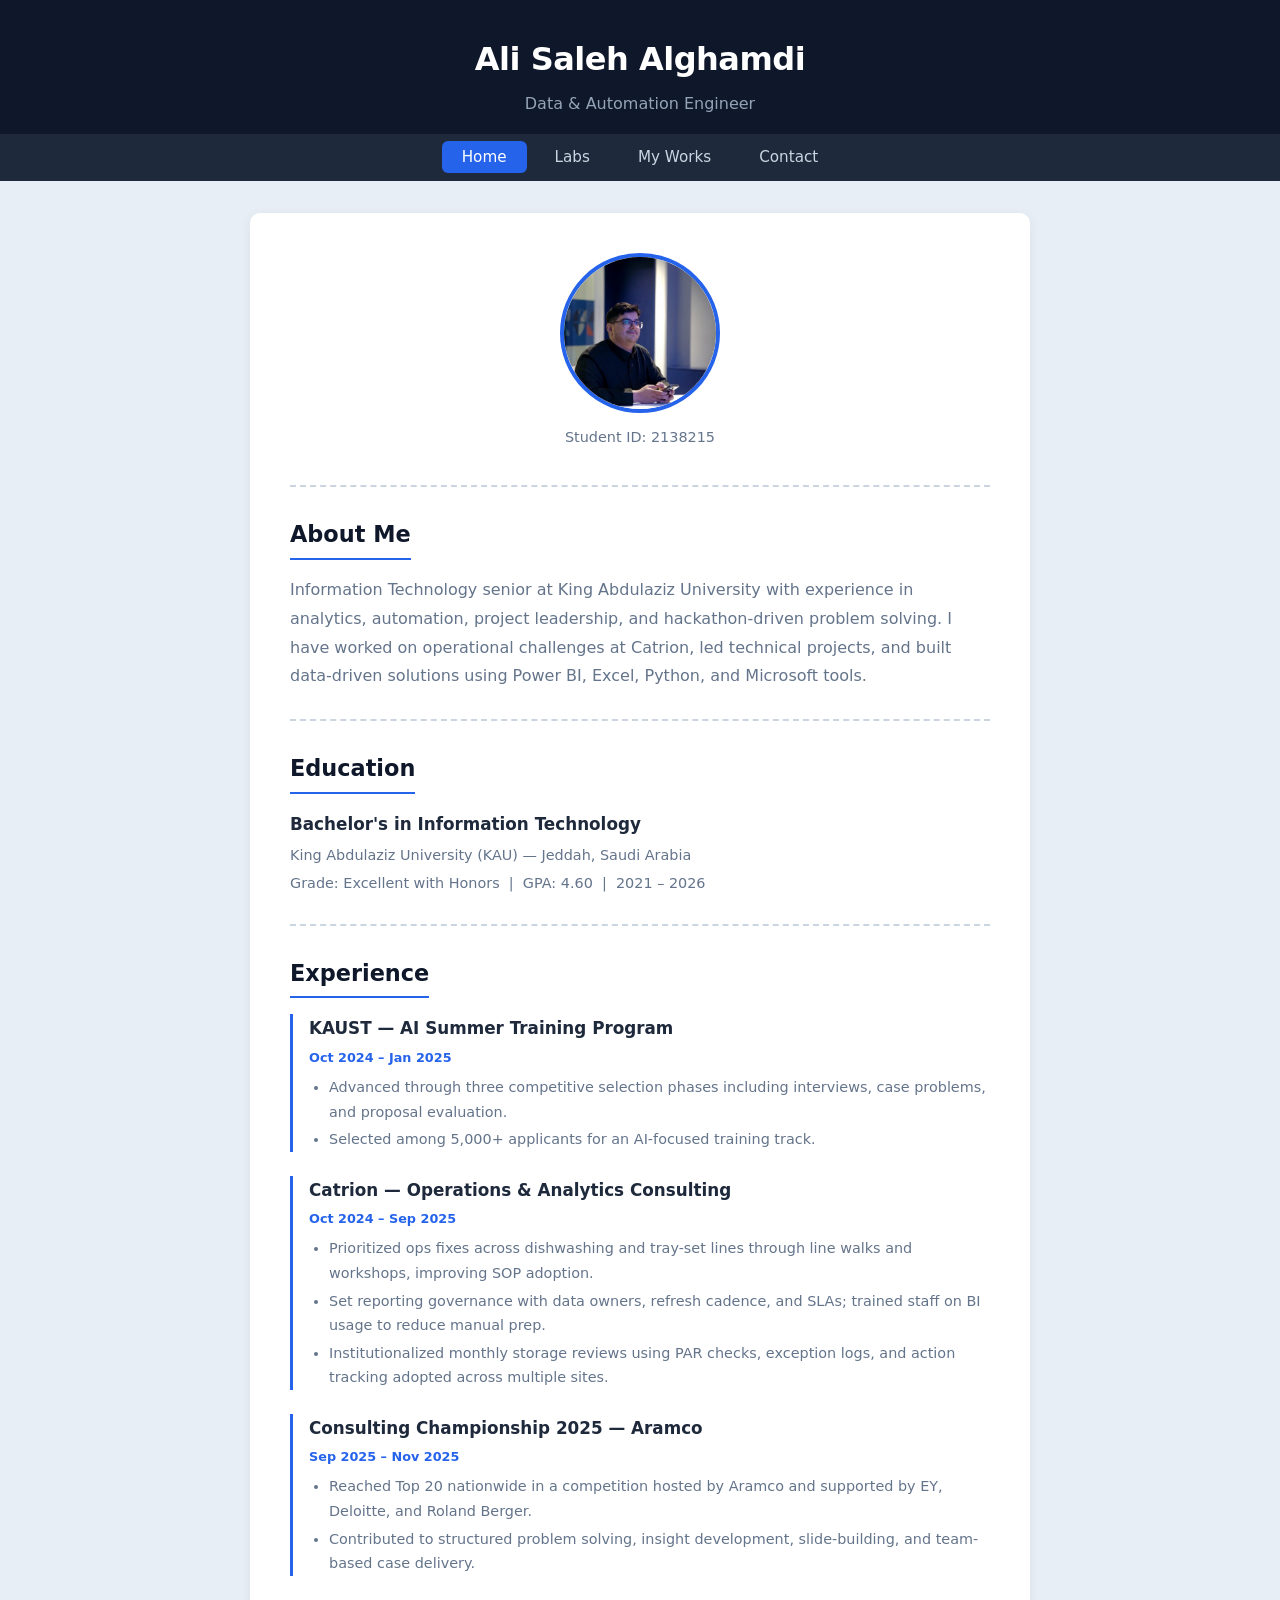
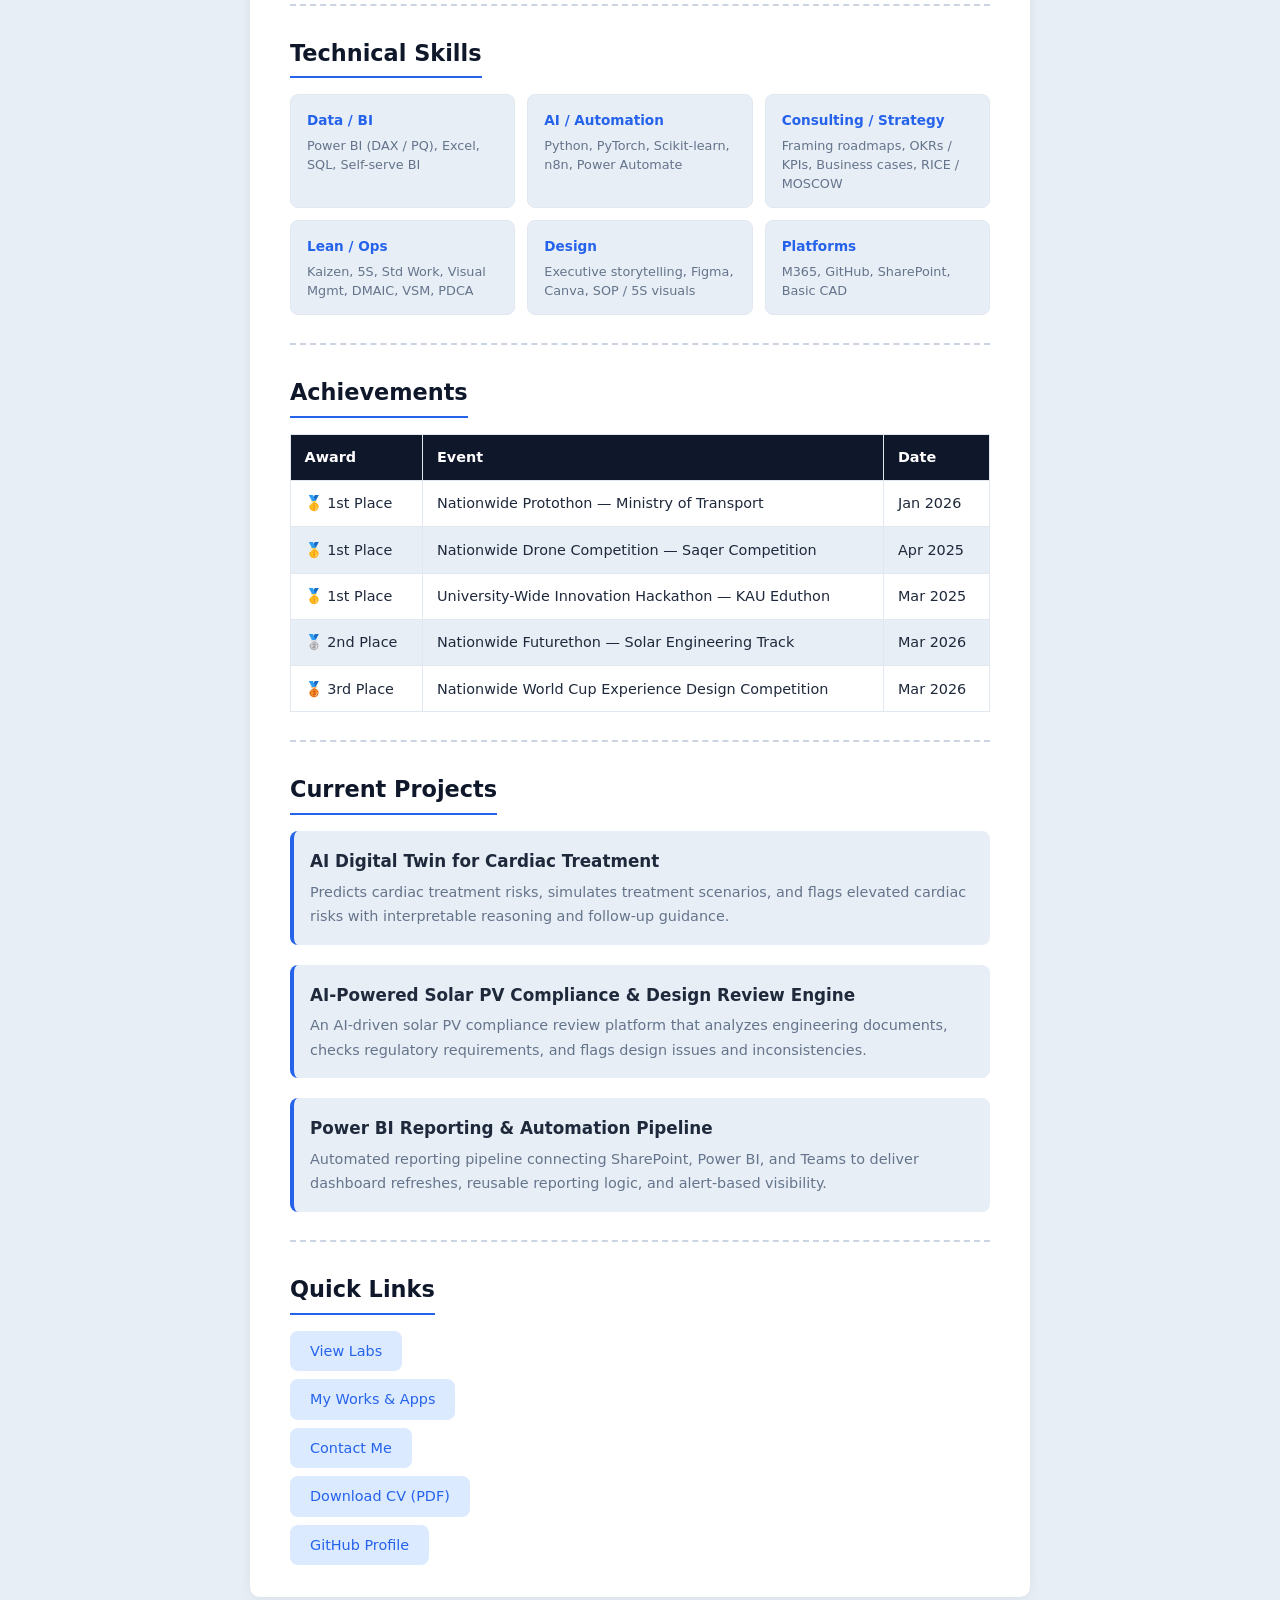
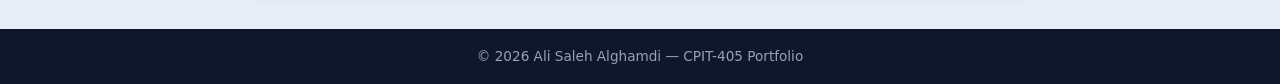
==== commit 3be137f5: "Add new pages (app1, app2, myworks) and update existing files" ====
--- a/index.html
+++ b/index.html
@@ -22,6 +22,7 @@
         <ul class="nav-links">
           <li><a href="index.html" class="active">Home</a></li>
           <li><a href="labs.html">Labs</a></li>
+          <li><a href="myworks.html">My Works</a></li>
           <li><a href="contact.html">Contact</a></li>
         </ul>
       </div>
@@ -211,7 +212,8 @@
         <section id="quick-links">
           <h2>Quick Links</h2>
           <ul class="link-list">
-            <li><a href="labs.html">View Labs &amp; Projects</a></li>
+            <li><a href="labs.html">View Labs</a></li>
+            <li><a href="myworks.html">My Works &amp; Apps</a></li>
             <li><a href="contact.html">Contact Me</a></li>
             <li><a href="assets/Ali_Saleh_Alghamdi_CV.pdf" target="_blank">Download CV (PDF)</a></li>
             <li><a href="https://github.com/ByTixty1" target="_blank">GitHub Profile</a></li>
--- a/style.css
+++ b/style.css
@@ -440,6 +440,431 @@
 }
 
 /* ═══════════════════════════════════════════
+   APP LAYOUT (two-column: sidebar + content)
+   ═══════════════════════════════════════════ */
+.container--wide {
+  max-width: 1060px;
+}
+
+.app-layout {
+  display: grid;
+  grid-template-columns: 220px 1fr;
+  gap: 1.5rem;
+  align-items: start;
+}
+
+/* ── Sidebar ── */
+.app-sidebar {
+  display: flex;
+  flex-direction: column;
+  gap: 1rem;
+}
+
+.sidebar-block {
+  background: var(--clr-card);
+  border-radius: var(--radius);
+  box-shadow: 0 2px 12px rgba(0, 0, 0, 0.06);
+  padding: 1.25rem 1.25rem 1rem;
+}
+
+.sidebar-title {
+  font-size: 0.85rem;
+  font-weight: 700;
+  color: var(--clr-accent);
+  text-transform: uppercase;
+  letter-spacing: 0.05em;
+  margin-bottom: 0.75rem;
+  padding-bottom: 0.4rem;
+  border-bottom: 1px solid var(--clr-border);
+}
+
+.sidebar-text {
+  font-size: 0.85rem;
+  color: var(--clr-text-light);
+  line-height: 1.6;
+  margin-bottom: 0.5rem;
+}
+
+.sidebar-links {
+  display: flex;
+  flex-direction: column;
+  gap: 0.4rem;
+}
+
+.sidebar-links li a {
+  display: block;
+  font-size: 0.85rem;
+  color: var(--clr-accent);
+  padding: 0.3rem 0.5rem;
+  border-radius: 5px;
+  transition: background 0.15s;
+  text-decoration: none;
+}
+
+.sidebar-links li a:hover {
+  background: #dbeafe;
+  text-decoration: none;
+}
+
+/* ── App content area ── */
+.app-content .content-card {
+  min-height: 420px;
+}
+
+/* ═══════════════════════════════════════════
+   MY WORKS PAGE
+   ═══════════════════════════════════════════ */
+.works-subtitle {
+  color: var(--clr-text-light);
+  font-size: 0.95rem;
+  margin-bottom: 1.5rem;
+}
+
+.works-grid {
+  display: grid;
+  grid-template-columns: repeat(2, 1fr);
+  gap: 1.25rem;
+}
+
+.work-card {
+  background: var(--clr-bg);
+  border: 1px solid var(--clr-border);
+  border-radius: 10px;
+  padding: 1.25rem;
+  display: flex;
+  flex-direction: column;
+  gap: 0.6rem;
+  transition: box-shadow 0.2s, border-color 0.2s;
+}
+
+.work-card:hover {
+  border-color: var(--clr-accent);
+  box-shadow: 0 4px 16px rgba(37, 99, 235, 0.12);
+}
+
+.work-card-badge {
+  display: inline-block;
+  font-size: 0.72rem;
+  font-weight: 700;
+  text-transform: uppercase;
+  letter-spacing: 0.05em;
+  padding: 0.2rem 0.6rem;
+  border-radius: 999px;
+  background: #dbeafe;
+  color: var(--clr-accent);
+  width: fit-content;
+}
+
+.work-card-badge--api {
+  background: #d1fae5;
+  color: #059669;
+}
+
+.work-card-title {
+  font-size: 1.05rem;
+  color: var(--clr-text);
+  font-weight: 700;
+}
+
+.work-card-desc {
+  font-size: 0.875rem;
+  color: var(--clr-text-light);
+  line-height: 1.6;
+  flex: 1;
+}
+
+.btn-open {
+  display: inline-block;
+  margin-top: 0.5rem;
+  padding: 0.55rem 1.5rem;
+  font-size: 0.875rem;
+  font-weight: 600;
+  background: var(--clr-accent);
+  color: #fff;
+  border-radius: 6px;
+  text-align: center;
+  text-decoration: none;
+  transition: background 0.2s;
+  align-self: flex-start;
+}
+
+.btn-open:hover {
+  background: var(--clr-accent-hover);
+  text-decoration: none;
+}
+
+/* ═══════════════════════════════════════════
+   APP 1 — TO-DO LIST
+   ═══════════════════════════════════════════ */
+.todo-input-row {
+  display: flex;
+  gap: 0.6rem;
+  margin-bottom: 1.25rem;
+}
+
+.todo-input {
+  flex: 1;
+  padding: 0.65rem 0.9rem;
+  font-size: 0.95rem;
+  font-family: var(--ff);
+  color: var(--clr-text);
+  background: var(--clr-bg);
+  border: 1.5px solid var(--clr-border);
+  border-radius: 6px;
+  transition: border-color 0.2s;
+}
+
+.todo-input:focus {
+  outline: none;
+  border-color: var(--clr-accent);
+}
+
+.btn-add {
+  padding: 0.65rem 1.4rem;
+  font-size: 0.95rem;
+  font-weight: 600;
+  font-family: var(--ff);
+  background: var(--clr-accent);
+  color: #fff;
+  border: none;
+  border-radius: 6px;
+  cursor: pointer;
+  transition: background 0.2s;
+}
+
+.btn-add:hover {
+  background: var(--clr-accent-hover);
+}
+
+.todo-list {
+  display: flex;
+  flex-direction: column;
+  gap: 0.5rem;
+  margin-bottom: 0.75rem;
+}
+
+.todo-item {
+  display: flex;
+  align-items: center;
+  gap: 0.75rem;
+  padding: 0.7rem 0.9rem;
+  background: var(--clr-bg);
+  border: 1px solid var(--clr-border);
+  border-radius: 8px;
+  transition: border-color 0.15s;
+}
+
+.todo-item:hover {
+  border-color: var(--clr-accent);
+}
+
+.todo-item--done .todo-label {
+  text-decoration: line-through;
+  color: var(--clr-text-light);
+  opacity: 0.65;
+}
+
+.todo-checkbox {
+  width: 17px;
+  height: 17px;
+  accent-color: var(--clr-accent);
+  cursor: pointer;
+  flex-shrink: 0;
+}
+
+.todo-label {
+  flex: 1;
+  font-size: 0.9rem;
+  color: var(--clr-text);
+  word-break: break-word;
+}
+
+.todo-delete {
+  background: none;
+  border: none;
+  font-size: 1.1rem;
+  line-height: 1;
+  color: #94a3b8;
+  cursor: pointer;
+  padding: 0.15rem 0.3rem;
+  border-radius: 4px;
+  transition: color 0.15s, background 0.15s;
+  flex-shrink: 0;
+}
+
+.todo-delete:hover {
+  color: #ef4444;
+  background: #fee2e2;
+}
+
+.todo-footer {
+  display: flex;
+  justify-content: space-between;
+  align-items: center;
+  padding-top: 0.75rem;
+  border-top: 1px solid var(--clr-border);
+  margin-top: 0.5rem;
+}
+
+.todo-count {
+  font-size: 0.85rem;
+  color: var(--clr-text-light);
+}
+
+.btn-clear {
+  background: none;
+  border: 1px solid var(--clr-border);
+  font-size: 0.8rem;
+  font-family: var(--ff);
+  color: var(--clr-text-light);
+  padding: 0.3rem 0.85rem;
+  border-radius: 5px;
+  cursor: pointer;
+  transition: background 0.15s, color 0.15s;
+}
+
+.btn-clear:hover {
+  background: #fee2e2;
+  color: #ef4444;
+  border-color: #fca5a5;
+}
+
+.todo-empty {
+  text-align: center;
+  padding: 2.5rem 0;
+  color: var(--clr-text-light);
+  font-size: 0.9rem;
+}
+
+/* ═══════════════════════════════════════════
+   APP 2 — COUNTRY EXPLORER
+   ═══════════════════════════════════════════ */
+.search-row {
+  display: flex;
+  gap: 0.6rem;
+  margin-bottom: 1rem;
+}
+
+.search-input {
+  flex: 1;
+  padding: 0.65rem 0.9rem;
+  font-size: 0.95rem;
+  font-family: var(--ff);
+  color: var(--clr-text);
+  background: var(--clr-bg);
+  border: 1.5px solid var(--clr-border);
+  border-radius: 6px;
+  transition: border-color 0.2s;
+}
+
+.search-input:focus {
+  outline: none;
+  border-color: var(--clr-accent);
+}
+
+.btn-search {
+  padding: 0.65rem 1.4rem;
+  font-size: 0.95rem;
+  font-weight: 600;
+  font-family: var(--ff);
+  background: var(--clr-accent);
+  color: #fff;
+  border: none;
+  border-radius: 6px;
+  cursor: pointer;
+  transition: background 0.2s;
+}
+
+.btn-search:hover {
+  background: var(--clr-accent-hover);
+}
+
+.status-msg {
+  font-size: 0.875rem;
+  color: var(--clr-text-light);
+  margin-bottom: 1rem;
+}
+
+.status-msg--error {
+  color: #ef4444;
+}
+
+.loading-state {
+  display: flex;
+  align-items: center;
+  gap: 0.75rem;
+  padding: 2rem 0;
+  color: var(--clr-text-light);
+  font-size: 0.9rem;
+}
+
+.spinner {
+  width: 22px;
+  height: 22px;
+  border: 3px solid var(--clr-border);
+  border-top-color: var(--clr-accent);
+  border-radius: 50%;
+  animation: spin 0.7s linear infinite;
+  flex-shrink: 0;
+}
+
+@keyframes spin {
+  to { transform: rotate(360deg); }
+}
+
+.countries-grid {
+  display: grid;
+  grid-template-columns: repeat(auto-fill, minmax(160px, 1fr));
+  gap: 1rem;
+}
+
+.country-card {
+  background: var(--clr-bg);
+  border: 1px solid var(--clr-border);
+  border-radius: 10px;
+  overflow: hidden;
+  transition: box-shadow 0.2s, border-color 0.2s;
+}
+
+.country-card:hover {
+  border-color: var(--clr-accent);
+  box-shadow: 0 4px 16px rgba(37, 99, 235, 0.1);
+}
+
+.country-flag {
+  width: 100%;
+  height: 100px;
+  object-fit: cover;
+  display: block;
+  border-bottom: 1px solid var(--clr-border);
+}
+
+.country-info {
+  padding: 0.75rem 0.85rem;
+}
+
+.country-name {
+  font-size: 0.9rem;
+  font-weight: 700;
+  color: var(--clr-text);
+  margin-bottom: 0.4rem;
+}
+
+.country-detail {
+  font-size: 0.78rem;
+  color: var(--clr-text-light);
+  display: flex;
+  align-items: baseline;
+  gap: 0.3rem;
+  margin-bottom: 0.2rem;
+}
+
+.country-icon {
+  font-size: 0.75rem;
+  flex-shrink: 0;
+}
+
+/* ═══════════════════════════════════════════
    FOOTER
    ═══════════════════════════════════════════ */
 .footer {
@@ -495,4 +920,34 @@
     padding: 0.4rem 0.75rem;
     font-size: 0.85rem;
   }
+}
+
+@media (max-width: 768px) {
+  .app-layout {
+    grid-template-columns: 1fr;
+  }
+
+  .works-grid {
+    grid-template-columns: 1fr;
+  }
+
+  .countries-grid {
+    grid-template-columns: repeat(auto-fill, minmax(140px, 1fr));
+  }
+}
+
+@media (max-width: 480px) {
+  .todo-input-row,
+  .search-row {
+    flex-direction: column;
+  }
+
+  .btn-add,
+  .btn-search {
+    width: 100%;
+  }
+
+  .countries-grid {
+    grid-template-columns: repeat(2, 1fr);
+  }
 }
